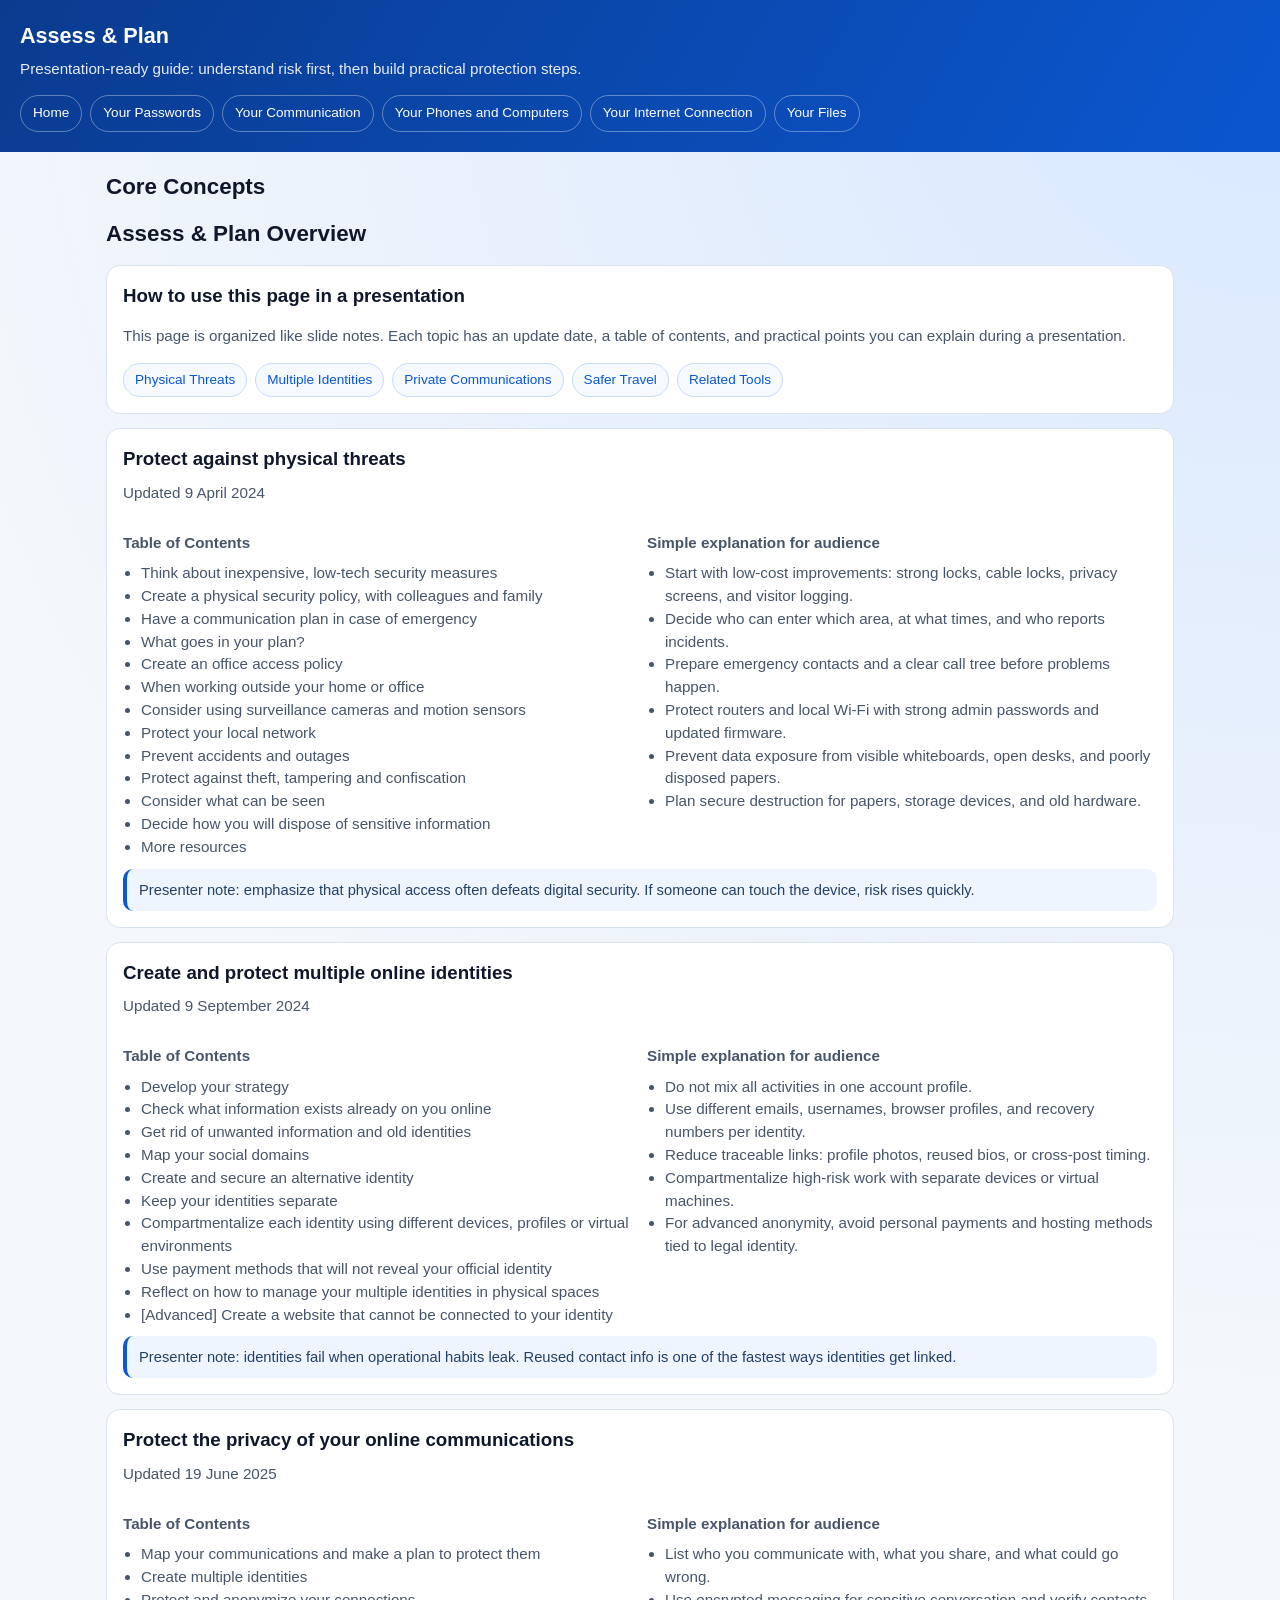
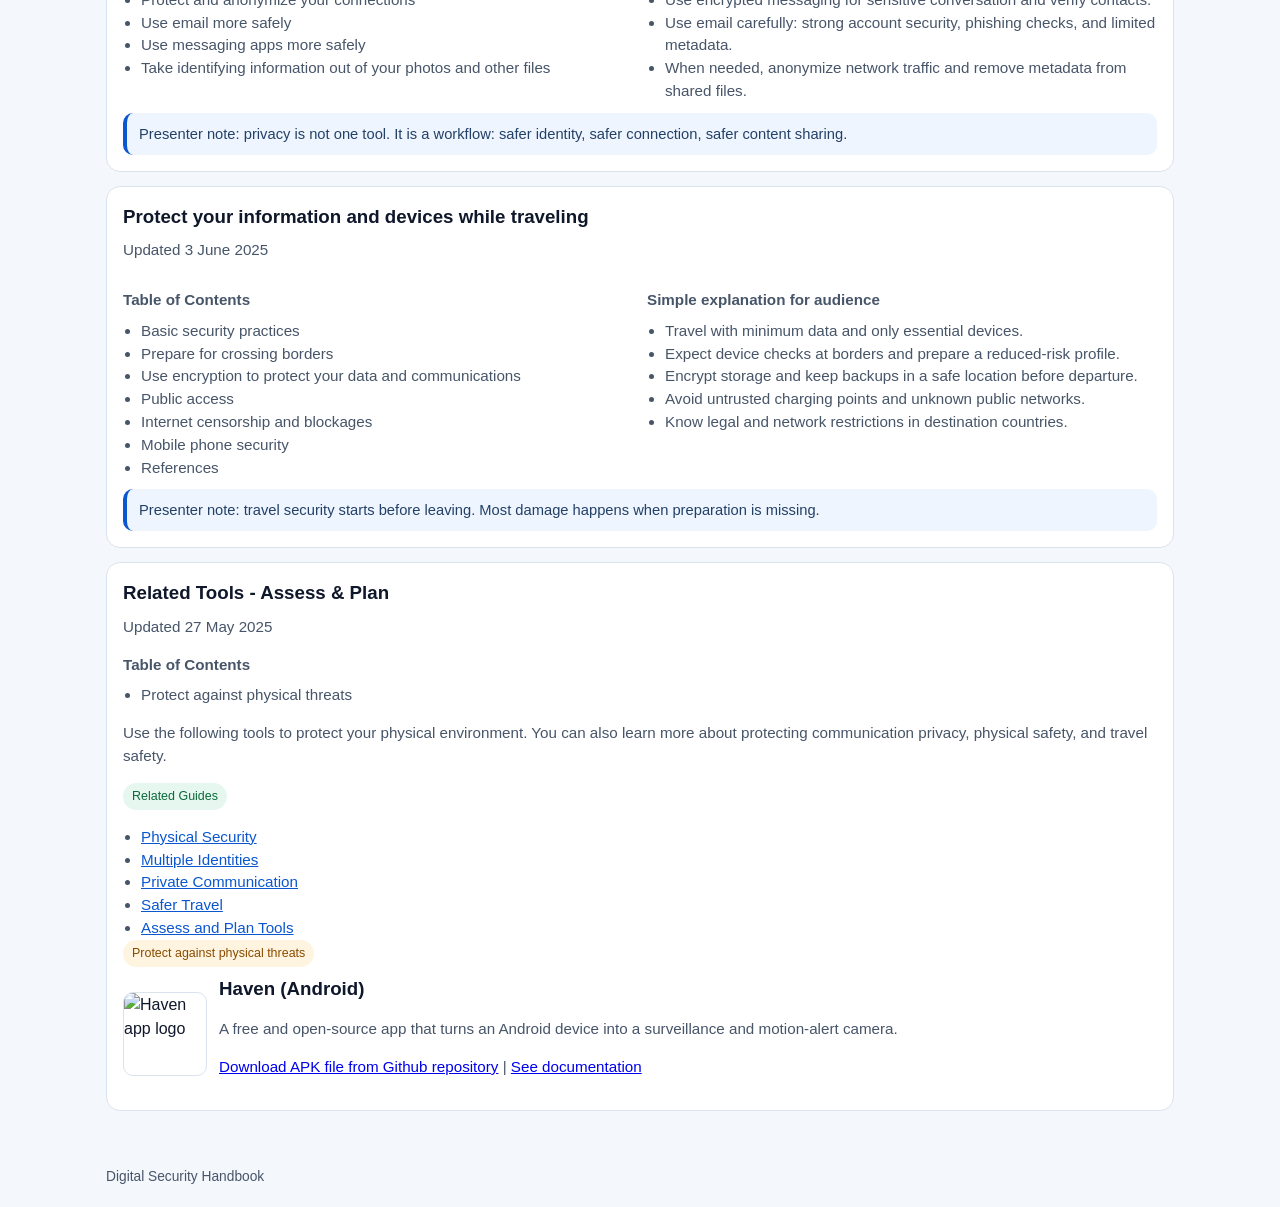
==== assess-plan.html @ 1941d62b "Update navigation links and enhance content structure across multiple HTML pages" ====
<!DOCTYPE html>
<html lang="en">
<head>
    <meta charset="UTF-8">
    <meta name="viewport" content="width=device-width, initial-scale=1.0">
    <title>Assess & Plan</title>
    <link rel="stylesheet" href="assets/style.css">
    <style>
        .slide {
            margin-bottom: 14px;
        }

        .meta {
            font-size: 0.86rem;
            color: #5b6b84;
            margin: 4px 0 12px;
        }

        .toc-title {
            margin-bottom: 4px;
            font-weight: 700;
            font-size: 0.95rem;
        }

        .two-col {
            display: grid;
            grid-template-columns: 1fr 1fr;
            gap: 14px;
        }

        .presenter-note {
            border-left: 4px solid #0b57d0;
            background: #eef5ff;
            padding: 10px 12px;
            border-radius: 10px;
            color: #234066;
            font-size: 0.92rem;
            margin-top: 10px;
        }

        .quick-links {
            display: flex;
            flex-wrap: wrap;
            gap: 8px;
            margin-top: 10px;
        }

        .quick-links a {
            text-decoration: none;
            color: #0b57d0;
            border: 1px solid #c7dafc;
            background: #f6faff;
            border-radius: 999px;
            padding: 6px 11px;
            font-size: 0.85rem;
        }

        @media (max-width: 820px) {
            .two-col {
                grid-template-columns: 1fr;
            }
        }
    </style>
</head>
<body>
    <header>
        <h1>Assess & Plan</h1>
        <p>Presentation-ready guide: understand risk first, then build practical protection steps.</p>
        <nav>
            <a href="index.html">Home</a>
            <a href="passwords.html">Your Passwords</a>
            <a href="communication.html">Your Communication</a>
            <a href="phones-computers.html">Your Phones and Computers</a>
            <a href="internet-connection.html">Your Internet Connection</a>
            <a href="files.html">Your Files</a>
        </nav>
    </header>

    <main>
        <h2 class="section-title">Core Concepts</h2>
        <h2 class="section-title">Assess & Plan Overview</h2>
        <section class="card slide">
            <h3>How to use this page in a presentation</h3>
            <p>This page is organized like slide notes. Each topic has an update date, a table of contents, and practical points you can explain during a presentation.</p>
            <div class="quick-links">
                <a href="#physical">Physical Threats</a>
                <a href="#identities">Multiple Identities</a>
                <a href="#comms">Private Communications</a>
                <a href="#travel">Safer Travel</a>
                <a href="#tools">Related Tools</a>
            </div>
        </section>

        <section class="card slide" id="physical">
            <h3>Protect against physical threats</h3>
            <p class="meta">Updated 9 April 2024</p>
            <div class="two-col">
                <div>
                    <p class="toc-title">Table of Contents</p>
                    <ul class="link-list">
                        <li>Think about inexpensive, low-tech security measures</li>
                        <li>Create a physical security policy, with colleagues and family</li>
                        <li>Have a communication plan in case of emergency</li>
                        <li>What goes in your plan?</li>
                        <li>Create an office access policy</li>
                        <li>When working outside your home or office</li>
                        <li>Consider using surveillance cameras and motion sensors</li>
                        <li>Protect your local network</li>
                        <li>Prevent accidents and outages</li>
                        <li>Protect against theft, tampering and confiscation</li>
                        <li>Consider what can be seen</li>
                        <li>Decide how you will dispose of sensitive information</li>
                        <li>More resources</li>
                    </ul>
                </div>
                <div>
                    <p class="toc-title">Simple explanation for audience</p>
                    <ul class="link-list">
                        <li>Start with low-cost improvements: strong locks, cable locks, privacy screens, and visitor logging.</li>
                        <li>Decide who can enter which area, at what times, and who reports incidents.</li>
                        <li>Prepare emergency contacts and a clear call tree before problems happen.</li>
                        <li>Protect routers and local Wi-Fi with strong admin passwords and updated firmware.</li>
                        <li>Prevent data exposure from visible whiteboards, open desks, and poorly disposed papers.</li>
                        <li>Plan secure destruction for papers, storage devices, and old hardware.</li>
                    </ul>
                </div>
            </div>
            <div class="presenter-note">Presenter note: emphasize that physical access often defeats digital security. If someone can touch the device, risk rises quickly.</div>
        </section>

        <section class="card slide" id="identities">
            <h3>Create and protect multiple online identities</h3>
            <p class="meta">Updated 9 September 2024</p>
            <div class="two-col">
                <div>
                    <p class="toc-title">Table of Contents</p>
                    <ul class="link-list">
                        <li>Develop your strategy</li>
                        <li>Check what information exists already on you online</li>
                        <li>Get rid of unwanted information and old identities</li>
                        <li>Map your social domains</li>
                        <li>Create and secure an alternative identity</li>
                        <li>Keep your identities separate</li>
                        <li>Compartmentalize each identity using different devices, profiles or virtual environments</li>
                        <li>Use payment methods that will not reveal your official identity</li>
                        <li>Reflect on how to manage your multiple identities in physical spaces</li>
                        <li>[Advanced] Create a website that cannot be connected to your identity</li>
                    </ul>
                </div>
                <div>
                    <p class="toc-title">Simple explanation for audience</p>
                    <ul class="link-list">
                        <li>Do not mix all activities in one account profile.</li>
                        <li>Use different emails, usernames, browser profiles, and recovery numbers per identity.</li>
                        <li>Reduce traceable links: profile photos, reused bios, or cross-post timing.</li>
                        <li>Compartmentalize high-risk work with separate devices or virtual machines.</li>
                        <li>For advanced anonymity, avoid personal payments and hosting methods tied to legal identity.</li>
                    </ul>
                </div>
            </div>
            <div class="presenter-note">Presenter note: identities fail when operational habits leak. Reused contact info is one of the fastest ways identities get linked.</div>
        </section>

        <section class="card slide" id="comms">
            <h3>Protect the privacy of your online communications</h3>
            <p class="meta">Updated 19 June 2025</p>
            <div class="two-col">
                <div>
                    <p class="toc-title">Table of Contents</p>
                    <ul class="link-list">
                        <li>Map your communications and make a plan to protect them</li>
                        <li>Create multiple identities</li>
                        <li>Protect and anonymize your connections</li>
                        <li>Use email more safely</li>
                        <li>Use messaging apps more safely</li>
                        <li>Take identifying information out of your photos and other files</li>
                    </ul>
                </div>
                <div>
                    <p class="toc-title">Simple explanation for audience</p>
                    <ul class="link-list">
                        <li>List who you communicate with, what you share, and what could go wrong.</li>
                        <li>Use encrypted messaging for sensitive conversation and verify contacts.</li>
                        <li>Use email carefully: strong account security, phishing checks, and limited metadata.</li>
                        <li>When needed, anonymize network traffic and remove metadata from shared files.</li>
                    </ul>
                </div>
            </div>
            <div class="presenter-note">Presenter note: privacy is not one tool. It is a workflow: safer identity, safer connection, safer content sharing.</div>
        </section>

        <section class="card slide" id="travel">
            <h3>Protect your information and devices while traveling</h3>
            <p class="meta">Updated 3 June 2025</p>
            <div class="two-col">
                <div>
                    <p class="toc-title">Table of Contents</p>
                    <ul class="link-list">
                        <li>Basic security practices</li>
                        <li>Prepare for crossing borders</li>
                        <li>Use encryption to protect your data and communications</li>
                        <li>Public access</li>
                        <li>Internet censorship and blockages</li>
                        <li>Mobile phone security</li>
                        <li>References</li>
                    </ul>
                </div>
                <div>
                    <p class="toc-title">Simple explanation for audience</p>
                    <ul class="link-list">
                        <li>Travel with minimum data and only essential devices.</li>
                        <li>Expect device checks at borders and prepare a reduced-risk profile.</li>
                        <li>Encrypt storage and keep backups in a safe location before departure.</li>
                        <li>Avoid untrusted charging points and unknown public networks.</li>
                        <li>Know legal and network restrictions in destination countries.</li>
                    </ul>
                </div>
            </div>
            <div class="presenter-note">Presenter note: travel security starts before leaving. Most damage happens when preparation is missing.</div>
        </section>

        <section class="card slide" id="tools">
            <h3>Related Tools - Assess & Plan</h3>
            <p class="meta">Updated 27 May 2025</p>
            <p class="toc-title">Table of Contents</p>
            <ul class="link-list">
                <li>Protect against physical threats</li>
            </ul>
            <p>Use the following tools to protect your physical environment. You can also learn more about protecting communication privacy, physical safety, and travel safety.</p>

            <span class="tag ok">Related Guides</span>
            <ul class="link-list">
                <li><a href="https://securityinabox.org/en/assess-plan/physical-security/" target="_blank" rel="noopener">Physical Security</a></li>
                <li><a href="https://securityinabox.org/en/assess-plan/multiple-identities/" target="_blank" rel="noopener">Multiple Identities</a></li>
                <li><a href="https://securityinabox.org/en/assess-plan/private-communication/" target="_blank" rel="noopener">Private Communication</a></li>
                <li><a href="https://securityinabox.org/en/assess-plan/safer-travel/" target="_blank" rel="noopener">Safer Travel</a></li>
                <li><a href="https://securityinabox.org/en/assess-plan/tools/" target="_blank" rel="noopener">Assess and Plan Tools</a></li>
            </ul>

            <span class="tag warn">Protect against physical threats</span>
            <div class="tool-card">
                <img src="https://securityinabox.org/assets/images/tools/haven.svg" alt="Haven app logo">
                <div>
                    <h3>Haven (Android)</h3>
                    <p>A free and open-source app that turns an Android device into a surveillance and motion-alert camera.</p>
                    <p><a href="https://github.com/guardianproject/haven" target="_blank" rel="noopener">Download APK file from Github repository</a> | <a href="https://guardianproject.info/apps/org.havenapp.main/" target="_blank" rel="noopener">See documentation</a></p>
                </div>
            </div>
        </section>
    </main>

    <footer>Digital Security Handbook</footer>
</body>
</html>
---- assets/style.css ----
:root {
    --bg: #f4f7fb;
    --panel: #ffffff;
    --ink: #0f172a;
    --muted: #475569;
    --brand: #0b57d0;
    --brand-2: #0a3b8f;
    --line: #dbe3ef;
    --ok: #0f9d58;
    --warn: #d97706;
}

* {
    box-sizing: border-box;
}

body {
    margin: 0;
    font-family: "Segoe UI", Tahoma, Geneva, Verdana, sans-serif;
    color: var(--ink);
    background: radial-gradient(circle at top right, #d8e8ff 0, var(--bg) 45%);
    line-height: 1.5;
}

header {
    background: linear-gradient(120deg, var(--brand-2), var(--brand));
    color: #fff;
    padding: 20px;
}

header h1 {
    margin: 0;
    font-size: 1.35rem;
}

header p {
    margin: 6px 0 0;
    opacity: 0.9;
    font-size: 0.95rem;
}

nav {
    margin-top: 14px;
    display: flex;
    flex-wrap: wrap;
    gap: 8px;
}

nav a {
    text-decoration: none;
    color: #fff;
    border: 1px solid rgba(255, 255, 255, 0.35);
    border-radius: 999px;
    padding: 7px 12px;
    font-size: 0.85rem;
}

nav a:hover {
    background: rgba(255, 255, 255, 0.14);
}

main {
    max-width: 1100px;
    margin: 18px auto;
    padding: 0 16px 24px;
}

.grid {
    display: grid;
    grid-template-columns: repeat(auto-fit, minmax(240px, 1fr));
    gap: 14px;
}

.card {
    background: var(--panel);
    border: 1px solid var(--line);
    border-radius: 14px;
    padding: 16px;
}

.card h2,
.card h3 {
    margin-top: 0;
    margin-bottom: 8px;
}

.card p,
.card li {
    color: var(--muted);
    font-size: 0.95rem;
}

.section-title {
    margin: 10px 0 14px;
    font-size: 1.4rem;
}

.link-list {
    padding-left: 18px;
    margin: 8px 0 0;
}

.link-list a {
    color: var(--brand);
}

.tool-card {
    display: grid;
    grid-template-columns: 84px 1fr;
    gap: 12px;
    align-items: center;
}

.tool-card img {
    width: 84px;
    height: 84px;
    object-fit: contain;
    border-radius: 10px;
    border: 1px solid var(--line);
    background: #fff;
}

.tag {
    display: inline-block;
    font-size: 0.78rem;
    border-radius: 999px;
    padding: 4px 9px;
    margin-bottom: 8px;
}

.tag.warn {
    color: #8a4b00;
    background: #fff4df;
}

.tag.ok {
    color: #0b6a3a;
    background: #e6f7ef;
}

footer {
    max-width: 1100px;
    margin: 0 auto 20px;
    padding: 0 16px;
    color: var(--muted);
    font-size: 0.86rem;
}

@media (max-width: 700px) {
    .tool-card {
        grid-template-columns: 1fr;
    }

    .tool-card img {
        width: 72px;
        height: 72px;
    }
}
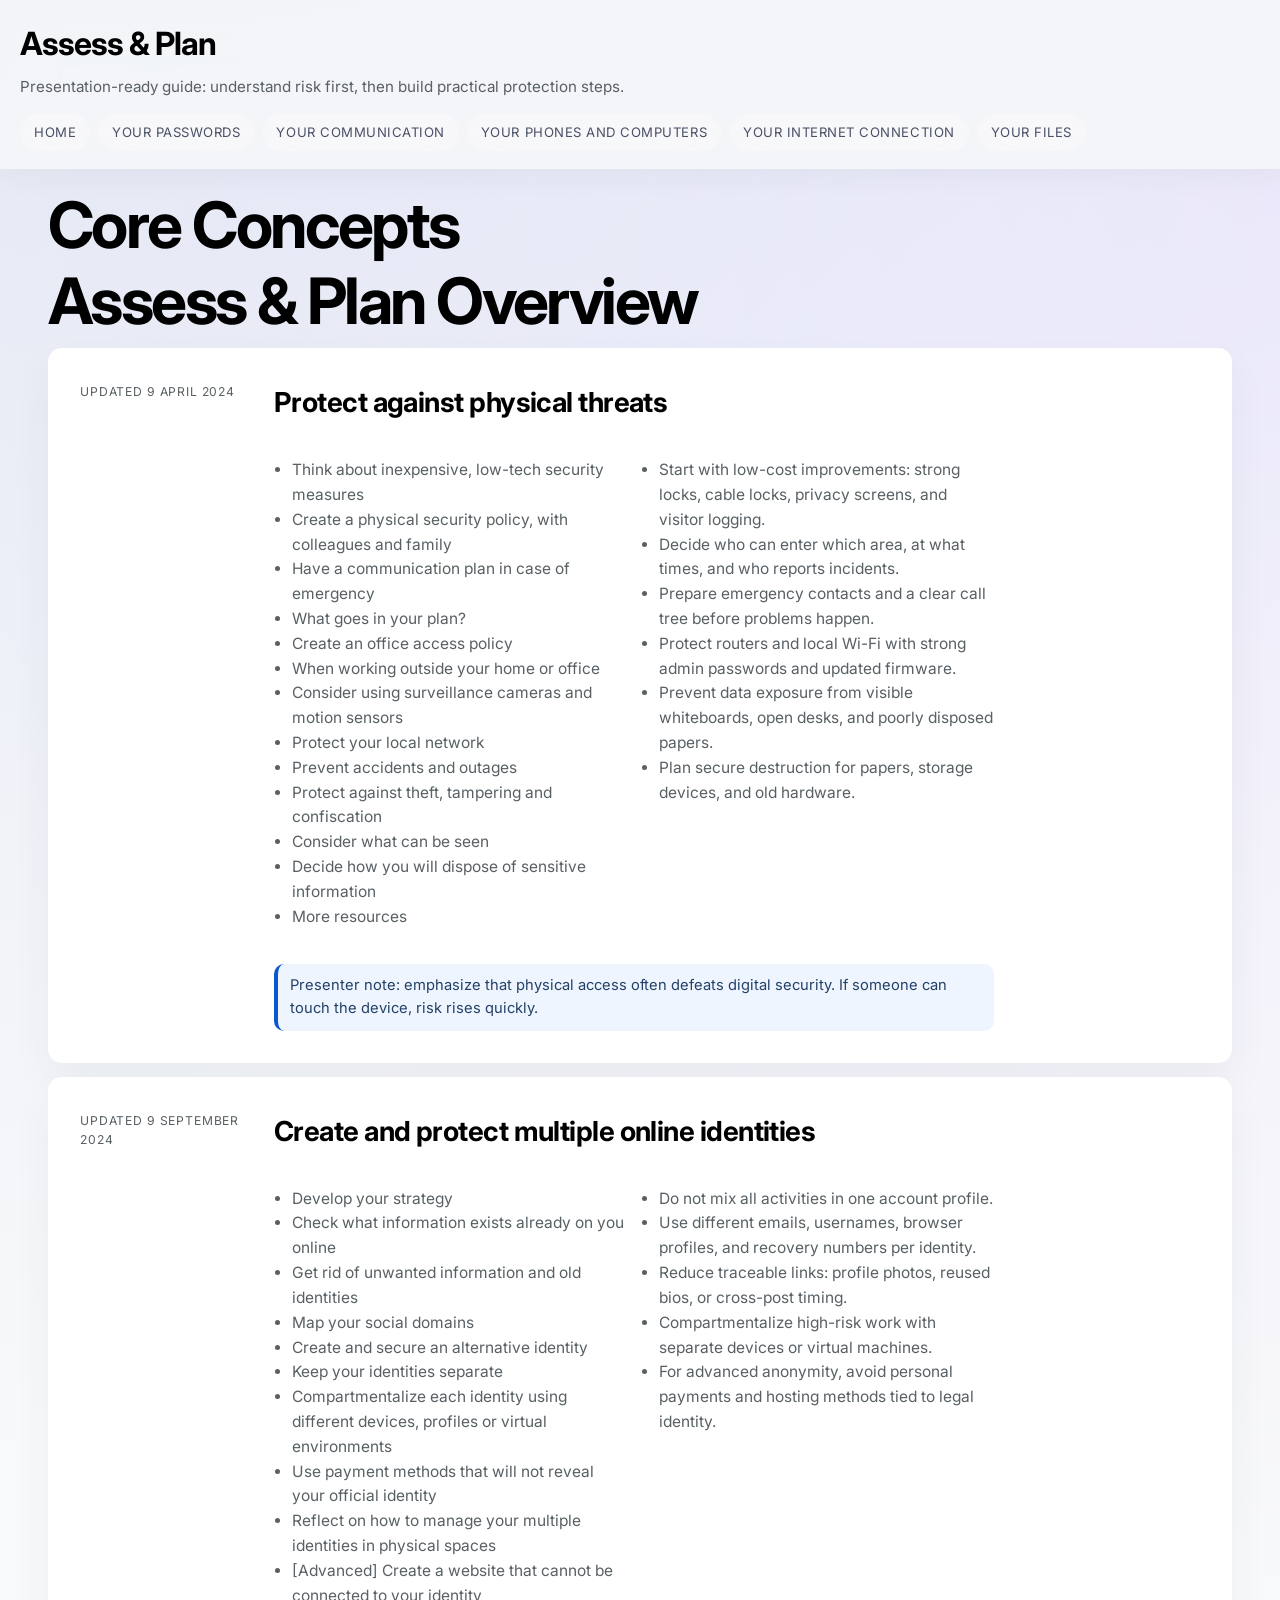
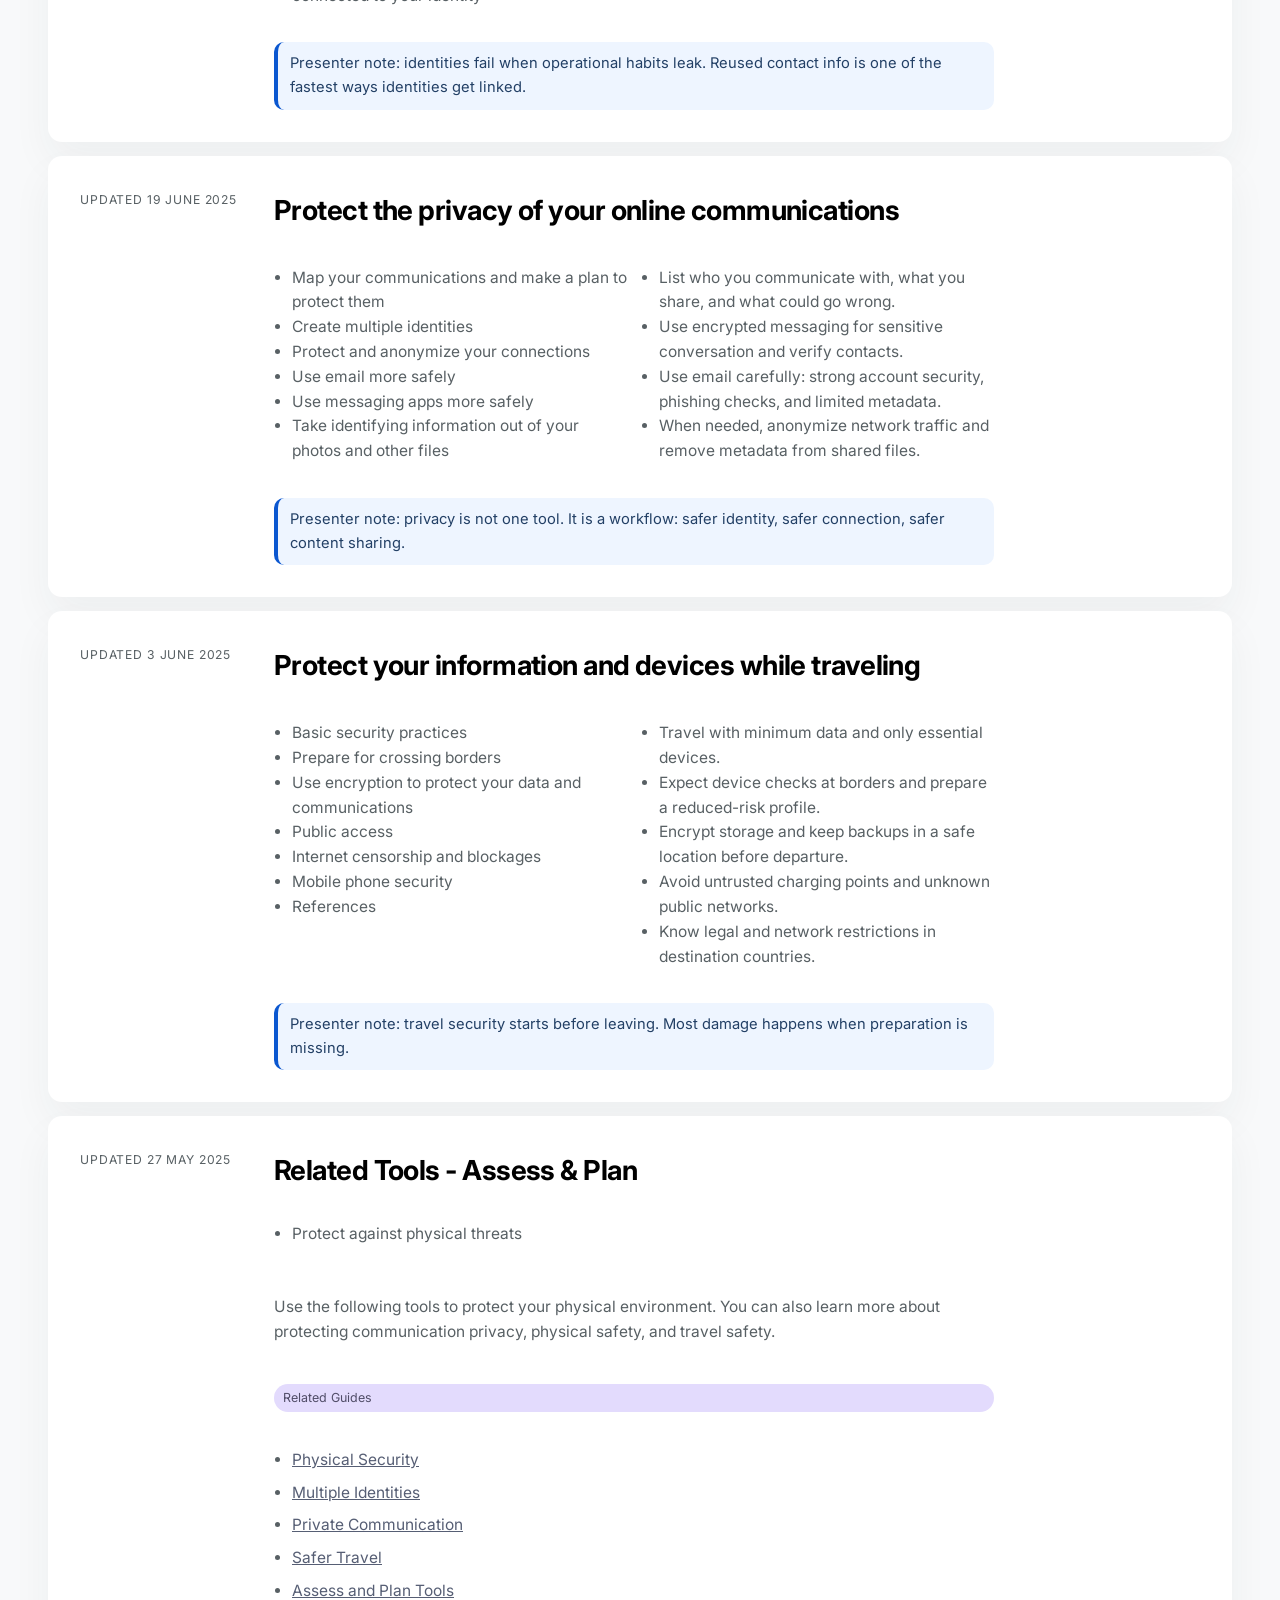
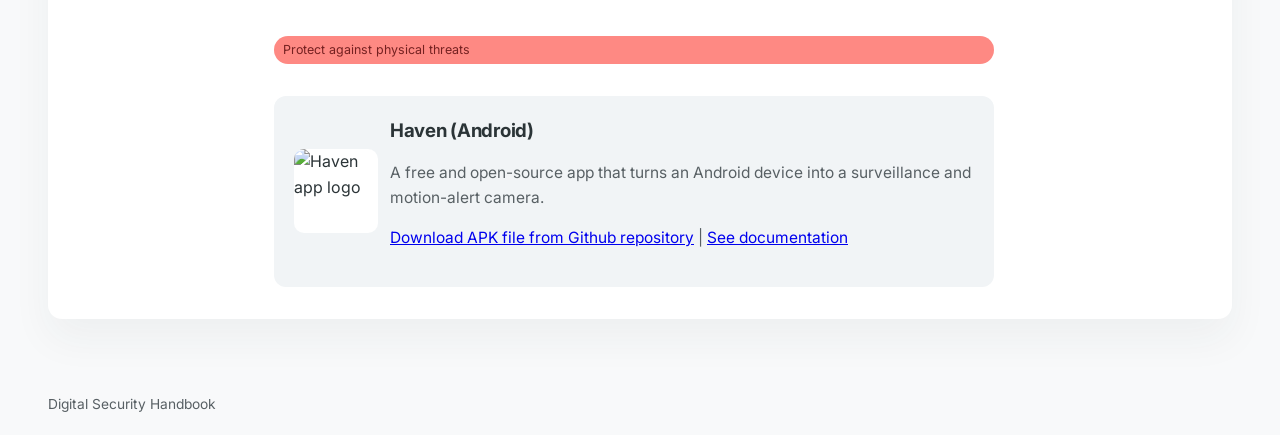
==== commit 3bec5796: "Refactor code structure for improved readability and maintainability" ====
--- a/assess-plan.html
+++ b/assess-plan.html
@@ -55,19 +55,70 @@
             font-size: 0.85rem;
         }
 
+        .toc-title,
+        .quick-links {
+            display: none;
+        }
+
+        .ppt-explainer {
+            display: grid;
+            grid-template-columns: 1.2fr 1fr;
+            gap: 16px;
+            align-items: center;
+        }
+
+        .ppt-explainer img {
+            width: 100%;
+            height: 220px;
+            object-fit: cover;
+            border-radius: 12px;
+        }
+
+        .infographic-row {
+            display: grid;
+            grid-template-columns: repeat(3, minmax(0, 1fr));
+            gap: 10px;
+            margin-top: 10px;
+        }
+
+        .info-chip {
+            background: #f1f4f6;
+            border-radius: 10px;
+            padding: 10px;
+            text-align: center;
+            font-size: 0.9rem;
+        }
+
         @media (max-width: 820px) {
             .two-col {
                 grid-template-columns: 1fr;
             }
+
+            .ppt-explainer,
+            .infographic-row {
+                grid-template-columns: 1fr;
+            }
         }
     </style>
 </head>
-<body>
+<body class="chapter-page">
     <header>
         <h1>Assess & Plan</h1>
         <p>Presentation-ready guide: understand risk first, then build practical protection steps.</p>
+        <details class="mobile-menu">
+            <summary>☰ Menu</summary>
+            <div class="mobile-menu-panel">
+                <a href="home.html">Home</a>
+                <a href="assess-plan.html">Assess and Plan</a>
+                <a href="passwords.html">Your Passwords</a>
+                <a href="communication.html">Your Communication</a>
+                <a href="phones-computers.html">Your Phones and Computers</a>
+                <a href="internet-connection.html">Your Internet Connection</a>
+                <a href="files.html">Your Files</a>
+            </div>
+        </details>
         <nav>
-            <a href="index.html">Home</a>
+            <a href="home.html">Home</a>
             <a href="passwords.html">Your Passwords</a>
             <a href="communication.html">Your Communication</a>
             <a href="phones-computers.html">Your Phones and Computers</a>
@@ -79,24 +130,12 @@
     <main>
         <h2 class="section-title">Core Concepts</h2>
         <h2 class="section-title">Assess & Plan Overview</h2>
-        <section class="card slide">
-            <h3>How to use this page in a presentation</h3>
-            <p>This page is organized like slide notes. Each topic has an update date, a table of contents, and practical points you can explain during a presentation.</p>
-            <div class="quick-links">
-                <a href="#physical">Physical Threats</a>
-                <a href="#identities">Multiple Identities</a>
-                <a href="#comms">Private Communications</a>
-                <a href="#travel">Safer Travel</a>
-                <a href="#tools">Related Tools</a>
-            </div>
-        </section>
-
         <section class="card slide" id="physical">
             <h3>Protect against physical threats</h3>
             <p class="meta">Updated 9 April 2024</p>
             <div class="two-col">
                 <div>
-                    <p class="toc-title">Table of Contents</p>
+                    <p class="toc-title">Simple explanation</p>
                     <ul class="link-list">
                         <li>Think about inexpensive, low-tech security measures</li>
                         <li>Create a physical security policy, with colleagues and family</li>
@@ -133,7 +172,7 @@
             <p class="meta">Updated 9 September 2024</p>
             <div class="two-col">
                 <div>
-                    <p class="toc-title">Table of Contents</p>
+                    <p class="toc-title">Simple explanation</p>
                     <ul class="link-list">
                         <li>Develop your strategy</li>
                         <li>Check what information exists already on you online</li>
@@ -166,7 +205,7 @@
             <p class="meta">Updated 19 June 2025</p>
             <div class="two-col">
                 <div>
-                    <p class="toc-title">Table of Contents</p>
+                    <p class="toc-title">Simple explanation</p>
                     <ul class="link-list">
                         <li>Map your communications and make a plan to protect them</li>
                         <li>Create multiple identities</li>
@@ -194,7 +233,7 @@
             <p class="meta">Updated 3 June 2025</p>
             <div class="two-col">
                 <div>
-                    <p class="toc-title">Table of Contents</p>
+                    <p class="toc-title">Simple explanation</p>
                     <ul class="link-list">
                         <li>Basic security practices</li>
                         <li>Prepare for crossing borders</li>
@@ -222,7 +261,7 @@
         <section class="card slide" id="tools">
             <h3>Related Tools - Assess & Plan</h3>
             <p class="meta">Updated 27 May 2025</p>
-            <p class="toc-title">Table of Contents</p>
+            <p class="toc-title">Simple explanation</p>
             <ul class="link-list">
                 <li>Protect against physical threats</li>
             </ul>
@@ -250,5 +289,6 @@
     </main>
 
     <footer>Digital Security Handbook</footer>
+
 </body>
 </html>
--- a/assets/style.css
+++ b/assets/style.css
@@ -1,13 +1,26 @@
+@import url("https://fonts.googleapis.com/css2?family=Inter:wght@400;500;600;700;800;900&display=swap");
+
 :root {
-    --bg: #f4f7fb;
-    --panel: #ffffff;
-    --ink: #0f172a;
-    --muted: #475569;
-    --brand: #0b57d0;
-    --brand-2: #0a3b8f;
-    --line: #dbe3ef;
-    --ok: #0f9d58;
-    --warn: #d97706;
+    --surface: #f8f9fa;
+    --surface-container-low: #f1f4f6;
+    --surface-container-lowest: #ffffff;
+    --surface-container-high: #e2e9ec;
+    --surface-container-highest: #dbe4e7;
+    --inverse-surface: #0c0f10;
+    --on-surface: #2b3437;
+    --on-surface-variant: #586064;
+    --primary: #565e74;
+    --primary-dim: #4a5268;
+    --primary-fixed: #dae2fd;
+    --primary-fixed-dim: #ccd4ee;
+    --on-primary: #f7f7ff;
+    --on-primary-container: #4a5167;
+    --tertiary-container: #e3dbfd;
+    --on-tertiary-container: #514d68;
+    --error-container: #fe8983;
+    --on-error-container: #752121;
+    --outline-variant: #abb3b7;
+    --shadow: 0 20px 40px rgba(43, 52, 55, 0.05);
 }
 
 * {
@@ -16,27 +29,54 @@
 
 body {
     margin: 0;
-    font-family: "Segoe UI", Tahoma, Geneva, Verdana, sans-serif;
-    color: var(--ink);
-    background: radial-gradient(circle at top right, #d8e8ff 0, var(--bg) 45%);
-    line-height: 1.5;
+    font-family: "Inter", "Segoe UI", Tahoma, Geneva, Verdana, sans-serif;
+    color: var(--on-surface);
+    background:
+        radial-gradient(circle at -5% -12%, rgba(203, 212, 238, 0.55) 0, rgba(203, 212, 238, 0) 44%),
+        radial-gradient(circle at 102% 5%, rgba(227, 219, 253, 0.45) 0, rgba(227, 219, 253, 0) 38%),
+        var(--surface);
+    line-height: 1.6;
+    -webkit-font-smoothing: antialiased;
+    text-rendering: optimizeLegibility;
 }
 
 header {
-    background: linear-gradient(120deg, var(--brand-2), var(--brand));
-    color: #fff;
-    padding: 20px;
+    position: sticky;
+    top: 0;
+    z-index: 20;
+    background: rgba(248, 249, 250, 0.7);
+    color: var(--on-surface);
+    padding: 18px 20px;
+    backdrop-filter: blur(24px);
+    -webkit-backdrop-filter: blur(24px);
+    border: 0;
+    box-shadow: 0 10px 24px rgba(43, 52, 55, 0.04);
 }
 
 header h1 {
     margin: 0;
-    font-size: 1.35rem;
+    font-size: clamp(1.4rem, 2.6vw, 2rem);
+    letter-spacing: -0.03em;
+    color: #000;
 }
 
 header p {
     margin: 6px 0 0;
-    opacity: 0.9;
+    opacity: 1;
     font-size: 0.95rem;
+    color: var(--on-surface-variant);
+}
+
+.mobile-menu {
+    display: none;
+}
+
+.mobile-menu summary {
+    list-style: none;
+}
+
+.mobile-menu summary::-webkit-details-marker {
+    display: none;
 }
 
 nav {
@@ -48,51 +88,65 @@
 
 nav a {
     text-decoration: none;
-    color: #fff;
-    border: 1px solid rgba(255, 255, 255, 0.35);
+    color: var(--on-primary-container);
+    border: 0;
     border-radius: 999px;
-    padding: 7px 12px;
-    font-size: 0.85rem;
+    padding: 8px 14px;
+    font-size: 0.82rem;
+    letter-spacing: 0.04em;
+    text-transform: uppercase;
+    background: rgba(248, 249, 250, 0.74);
+    backdrop-filter: blur(24px);
+    -webkit-backdrop-filter: blur(24px);
+    transition: transform 0.2s ease, background 0.2s ease;
 }
 
 nav a:hover {
-    background: rgba(255, 255, 255, 0.14);
+    background: linear-gradient(135deg, var(--primary), var(--primary-dim));
+    color: var(--on-primary);
+    transform: translateY(-1px);
 }
 
 main {
-    max-width: 1100px;
-    margin: 18px auto;
-    padding: 0 16px 24px;
+    max-width: 1220px;
+    margin: 26px auto;
+    padding: 0 18px 34px;
 }
 
 .grid {
     display: grid;
     grid-template-columns: repeat(auto-fit, minmax(240px, 1fr));
-    gap: 14px;
+    gap: 16px;
 }
 
 .card {
-    background: var(--panel);
-    border: 1px solid var(--line);
+    background: var(--surface-container-lowest);
+    border: none;
     border-radius: 14px;
-    padding: 16px;
+    padding: 32px;
+    box-shadow: var(--shadow);
 }
 
 .card h2,
 .card h3 {
     margin-top: 0;
     margin-bottom: 8px;
+    letter-spacing: -0.015em;
 }
 
 .card p,
 .card li {
-    color: var(--muted);
-    font-size: 0.95rem;
+    color: var(--on-surface-variant);
+    font-size: 0.97rem;
+    line-height: 1.6;
 }
 
 .section-title {
-    margin: 10px 0 14px;
-    font-size: 1.4rem;
+    margin: 14px 0 16px;
+    font-size: clamp(2.3rem, 5vw, 4.25rem);
+    letter-spacing: -0.04em;
+    color: #000;
+    line-height: 0.95;
 }
 
 .link-list {
@@ -101,7 +155,7 @@
 }
 
 .link-list a {
-    color: var(--brand);
+    color: var(--primary);
 }
 
 .tool-card {
@@ -109,6 +163,9 @@
     grid-template-columns: 84px 1fr;
     gap: 12px;
     align-items: center;
+    padding: 20px;
+    border-radius: 12px;
+    background: var(--surface-container-low);
 }
 
 .tool-card img {
@@ -116,7 +173,7 @@
     height: 84px;
     object-fit: contain;
     border-radius: 10px;
-    border: 1px solid var(--line);
+    border: 0;
     background: #fff;
 }
 
@@ -129,24 +186,235 @@
 }
 
 .tag.warn {
-    color: #8a4b00;
-    background: #fff4df;
+    color: var(--on-error-container);
+    background: var(--error-container);
 }
 
 .tag.ok {
-    color: #0b6a3a;
-    background: #e6f7ef;
+    color: var(--on-tertiary-container);
+    background: var(--tertiary-container);
+}
+
+.hero {
+    position: relative;
+    overflow: hidden;
+}
+
+.hero::after {
+    content: "";
+    position: absolute;
+    inset: auto -80px -80px auto;
+    width: 260px;
+    height: 260px;
+    border-radius: 50%;
+    background: radial-gradient(circle, rgba(218, 226, 253, 0.28) 0, rgba(218, 226, 253, 0) 72%);
+    pointer-events: none;
+}
+
+.hero-grid {
+    display: grid;
+    grid-template-columns: repeat(auto-fit, minmax(220px, 1fr));
+    gap: 16px;
+}
+
+.dashboard-card {
+    min-height: 180px;
+    display: flex;
+    flex-direction: column;
+    justify-content: space-between;
+}
+
+.dashboard-card a {
+    align-self: flex-start;
+    padding: 10px 14px;
+    border-radius: 999px;
+    background: linear-gradient(135deg, var(--primary), var(--primary-dim));
+    color: var(--on-primary);
+    text-decoration: none;
+    box-shadow: 0 10px 20px rgba(74, 82, 104, 0.14);
+}
+
+.dashboard-card a:hover {
+    transform: translateY(-1px);
+}
+
+.meta {
+    font-size: 0.86rem;
+    color: var(--on-surface-variant);
+    margin: 4px 0 12px;
+}
+
+.toc-title {
+    margin-bottom: 4px;
+    font-weight: 700;
+    font-size: 0.82rem;
+    color: var(--on-surface-variant);
+    letter-spacing: 0.06em;
+    text-transform: uppercase;
+}
+
+.presenter-note {
+    border-left: 2px solid var(--primary-fixed-dim);
+    background: var(--tertiary-container);
+    padding: 14px 14px;
+    border-radius: 12px;
+    color: var(--on-tertiary-container);
+    font-size: 0.92rem;
+    margin-top: 10px;
+}
+
+.quick-links {
+    display: flex;
+    flex-wrap: wrap;
+    gap: 8px;
+    margin-top: 10px;
+}
+
+.quick-links a {
+    text-decoration: none;
+    color: var(--primary);
+    border: 0;
+    background: var(--surface-container-high);
+    border-radius: 999px;
+    padding: 6px 11px;
+    font-size: 0.85rem;
 }
 
 footer {
-    max-width: 1100px;
+    max-width: 1220px;
     margin: 0 auto 20px;
-    padding: 0 16px;
-    color: var(--muted);
+    padding: 0 18px;
+    color: var(--on-surface-variant);
     font-size: 0.86rem;
 }
 
+/* Sovereign Cipher chapter layout: intentional asymmetry with a metadata rail. */
+.chapter-page .slide {
+    display: grid;
+    grid-template-columns: 170px minmax(0, 1fr);
+    gap: 24px;
+}
+
+.chapter-page .slide > * {
+    grid-column: 2;
+}
+
+.chapter-page .slide > .meta {
+    grid-column: 1;
+    grid-row: 1 / span 2;
+    margin: 2px 0 0;
+    font-size: 0.76rem;
+    letter-spacing: 0.07em;
+    text-transform: uppercase;
+}
+
+.chapter-page .slide > h3 {
+    margin: 0 0 2px;
+    font-size: clamp(1.22rem, 2.8vw, 1.72rem);
+    letter-spacing: -0.02em;
+    color: #000;
+}
+
+.chapter-page .slide > p,
+.chapter-page .slide > ul,
+.chapter-page .slide > div,
+.chapter-page .slide > span,
+.chapter-page .slide > article {
+    max-width: 720px;
+}
+
+.chapter-page .slide > ul {
+    margin-top: 4px;
+}
+
+.chapter-page .slide > ul li {
+    margin-bottom: 8px;
+}
+
+.chapter-page .quick-links a {
+    border: 0 !important;
+}
+
+.chapter-page a:focus-visible,
+.home-page a:focus-visible {
+    outline: 2px solid rgba(171, 179, 183, 0.15);
+    outline-offset: 2px;
+    border-radius: 10px;
+}
+
+.chapter-page input,
+.chapter-page textarea,
+.chapter-page select {
+    background: var(--surface-container-low);
+    border: 0;
+    border-radius: 10px;
+}
+
+.chapter-page input:focus,
+.chapter-page textarea:focus,
+.chapter-page select:focus {
+    background: var(--surface-container-lowest);
+    outline: 2px solid rgba(171, 179, 183, 0.15);
+}
+
 @media (max-width: 700px) {
+    header {
+        padding-right: 90px;
+    }
+
+    header nav {
+        display: none;
+    }
+
+    .mobile-menu {
+        display: block;
+        position: absolute;
+        top: 14px;
+        right: 14px;
+        z-index: 30;
+    }
+
+    .mobile-menu summary {
+        cursor: pointer;
+        border: 0;
+        border-radius: 999px;
+        padding: 8px 12px;
+        font-size: 0.8rem;
+        letter-spacing: 0.04em;
+        text-transform: uppercase;
+        background: var(--surface-container-lowest);
+        color: #000;
+        box-shadow: 0 10px 24px rgba(43, 52, 55, 0.12);
+    }
+
+    .mobile-menu-panel {
+        margin-top: 8px;
+        min-width: 220px;
+        max-width: calc(100vw - 28px);
+        border-radius: 12px;
+        background: var(--surface-container-lowest);
+        box-shadow: 0 20px 32px rgba(43, 52, 55, 0.16);
+        overflow: hidden;
+    }
+
+    .mobile-menu-panel a {
+        display: block;
+        padding: 11px 14px;
+        color: var(--on-surface);
+        text-decoration: none;
+        font-size: 0.9rem;
+        border-top: 1px solid rgba(171, 179, 183, 0.2);
+        white-space: normal;
+    }
+
+    .mobile-menu-panel a:first-child {
+        border-top: 0;
+    }
+
+    .mobile-menu-panel a:hover {
+        background: var(--surface-container-low);
+    }
+
     .tool-card {
         grid-template-columns: 1fr;
     }
@@ -155,4 +423,36 @@
         width: 72px;
         height: 72px;
     }
-}
+
+    .chapter-page .slide {
+        grid-template-columns: 1fr;
+        gap: 10px;
+        padding: 24px;
+    }
+
+    .chapter-page .slide > * {
+        grid-column: 1;
+    }
+
+    .chapter-page .slide > .meta {
+        grid-row: auto;
+    }
+
+    .card {
+        padding: 24px;
+    }
+}
+
+@media (prefers-reduced-motion: no-preference) {
+    .card,
+    nav a,
+    .dashboard-card a,
+    .quick-links a {
+        transition: transform 0.2s ease, box-shadow 0.2s ease, background 0.2s ease;
+    }
+
+    .card:hover {
+        transform: translateY(-2px);
+        box-shadow: 0 26px 42px rgba(43, 52, 55, 0.08);
+    }
+}
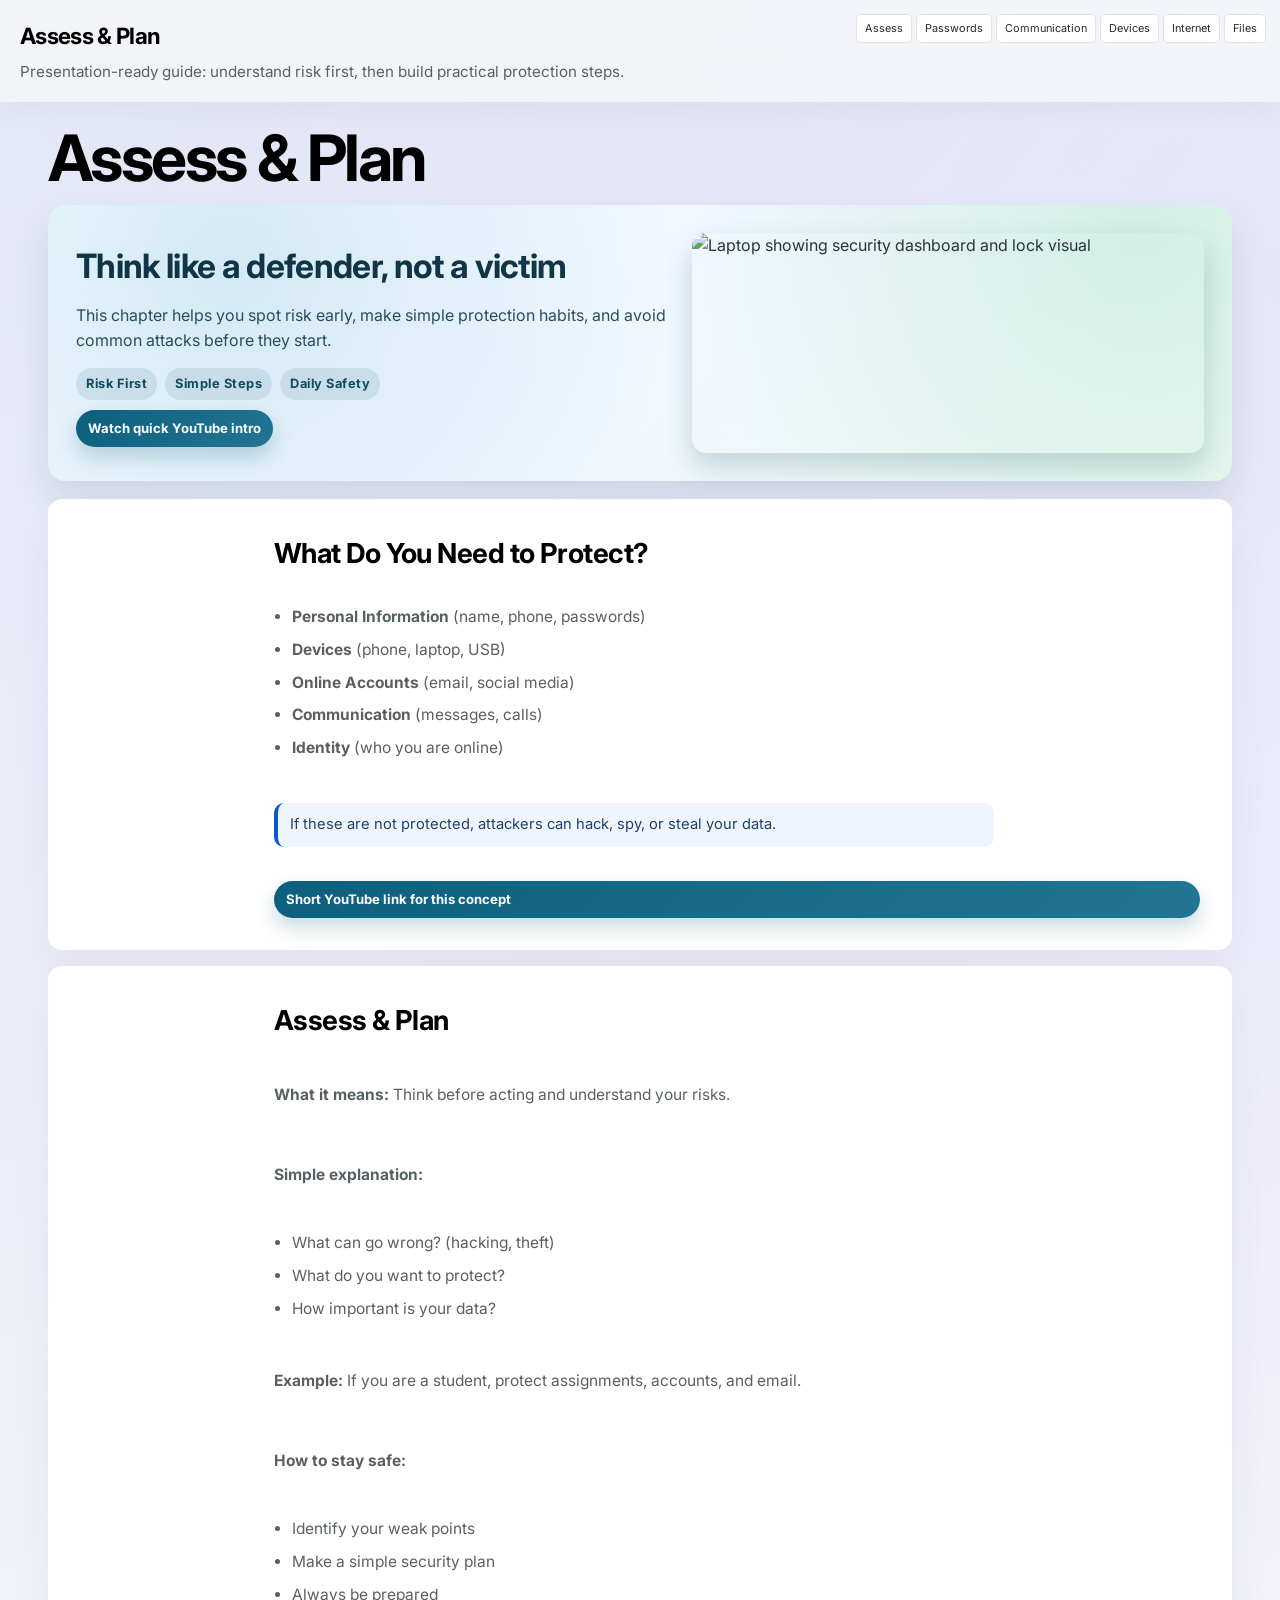
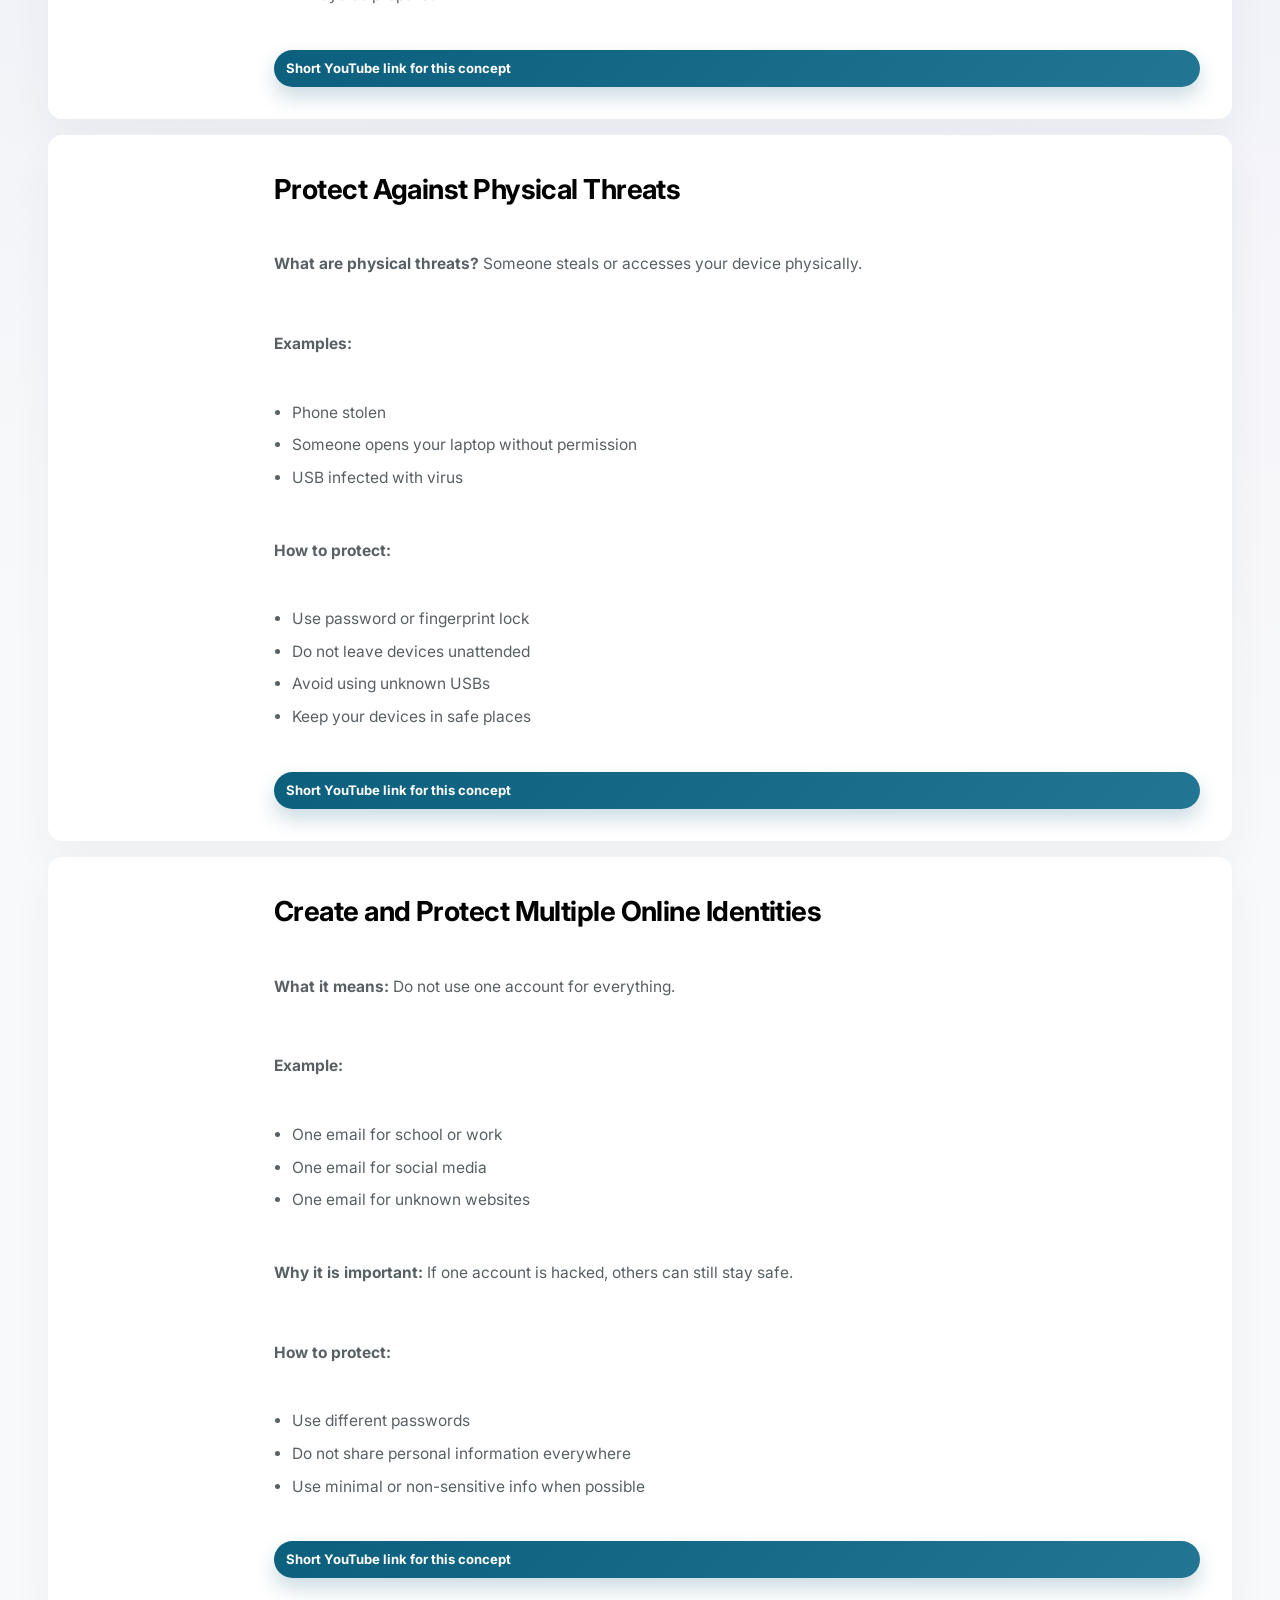
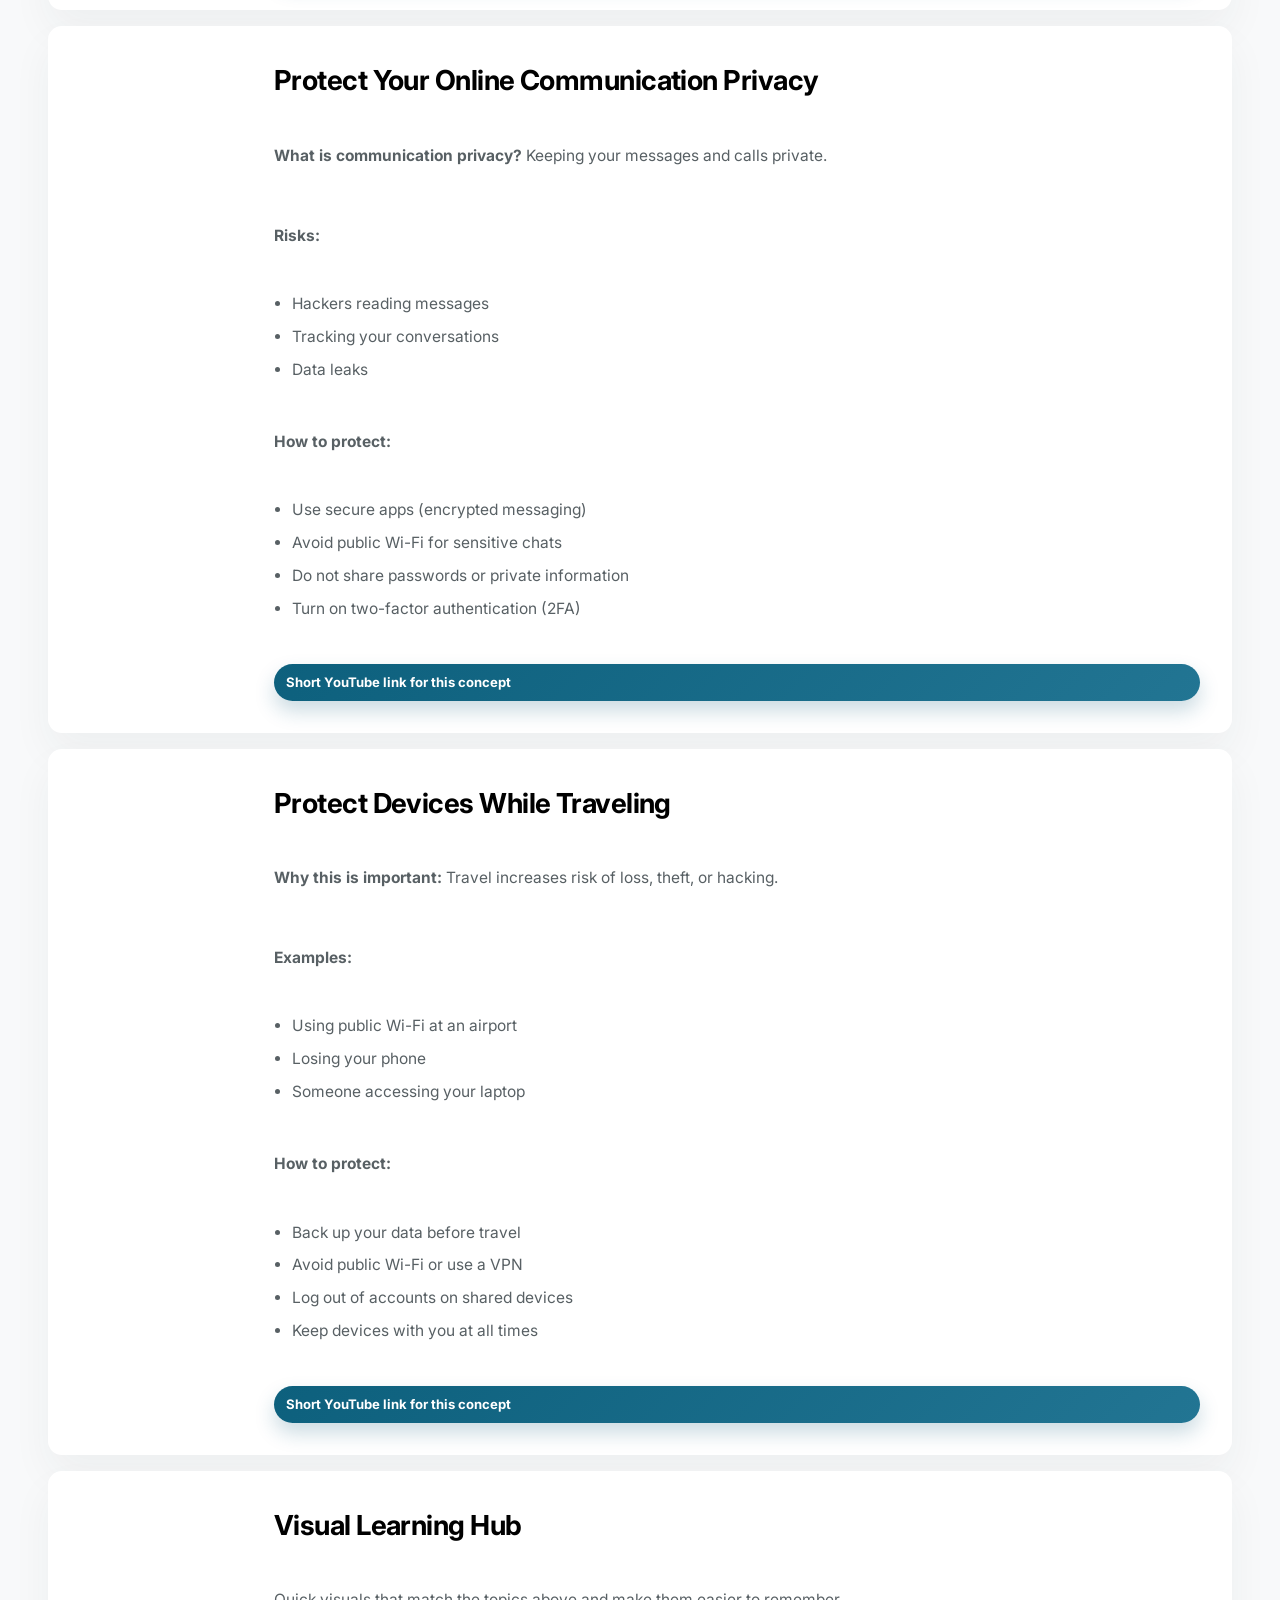
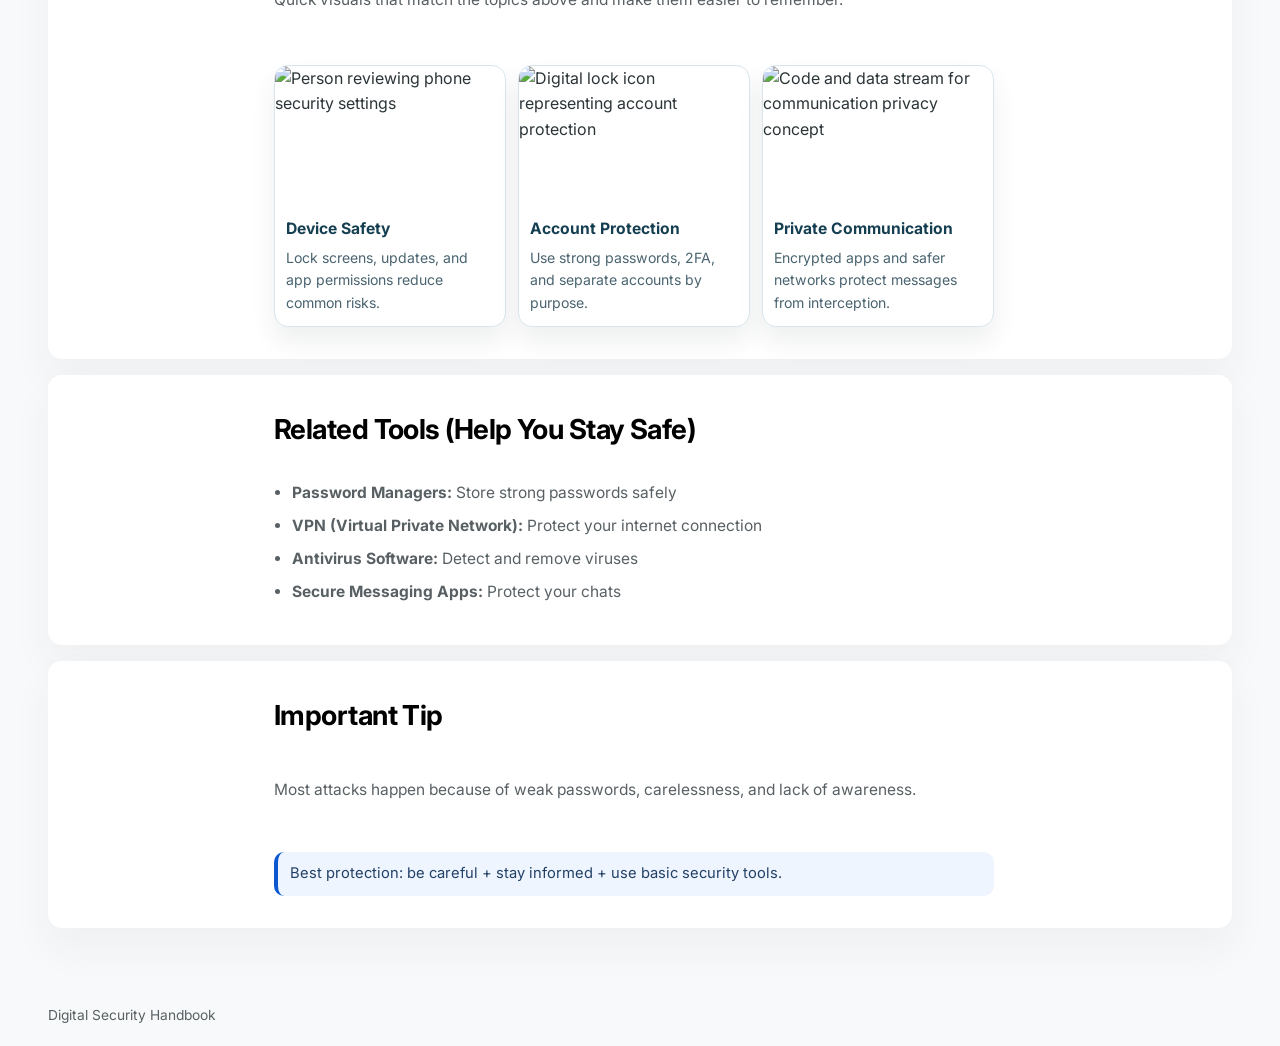
==== commit 12589ee7: "Refactor navigation and content in HTML files; remove unused images - Updated navigation links in `i" ====
--- a/assess-plan.html
+++ b/assess-plan.html
@@ -7,25 +7,84 @@
     <link rel="stylesheet" href="assets/style.css">
     <style>
         .slide {
-            margin-bottom: 14px;
-        }
-
-        .meta {
-            font-size: 0.86rem;
-            color: #5b6b84;
-            margin: 4px 0 12px;
-        }
-
-        .toc-title {
-            margin-bottom: 4px;
+            margin-bottom: 16px;
+        }
+
+        .chapter-page nav {
+            justify-content: center;
+            align-items: center;
+            gap: 4px;
+            margin-top: 8px;
+        }
+
+        .chapter-page nav a {
+            font-size: 0.7rem;
+            letter-spacing: 0.02em;
+            padding: 5px 8px;
+            border-radius: 7px;
+        }
+
+        .chapter-page .mobile-menu summary {
+            font-size: 0.72rem;
+            padding: 6px 10px;
+        }
+
+        .learn-hero {
+            margin: 6px 0 18px;
+            padding: clamp(18px, 3.5vw, 28px);
+            border-radius: 18px;
+            background:
+                radial-gradient(circle at 15% 18%, rgba(81, 166, 201, 0.2) 0, rgba(81, 166, 201, 0) 44%),
+                radial-gradient(circle at 92% 8%, rgba(91, 201, 146, 0.2) 0, rgba(91, 201, 146, 0) 40%),
+                linear-gradient(140deg, #f6fcff 0%, #f1f7ff 46%, #eefaf5 100%);
+            box-shadow: 0 20px 36px rgba(22, 81, 96, 0.12);
+            display: grid;
+            grid-template-columns: minmax(0, 1.08fr) minmax(0, 0.92fr);
+            gap: 16px;
+            align-items: center;
+        }
+
+        .learn-hero h3 {
+            margin: 0 0 10px;
+            font-size: clamp(1.4rem, 3.8vw, 2.1rem);
+            letter-spacing: -0.02em;
+            color: #0f3547;
+        }
+
+        .learn-hero p {
+            margin: 0;
+            color: #294d5e;
+        }
+
+        .hero-tags {
+            margin-top: 14px;
+            display: flex;
+            flex-wrap: wrap;
+            gap: 8px;
+        }
+
+        .hero-tags span {
+            border-radius: 999px;
+            padding: 6px 10px;
+            font-size: 0.8rem;
             font-weight: 700;
-            font-size: 0.95rem;
-        }
-
-        .two-col {
-            display: grid;
-            grid-template-columns: 1fr 1fr;
-            gap: 14px;
+            letter-spacing: 0.04em;
+            color: #124b5f;
+            background: rgba(18, 75, 95, 0.1);
+        }
+
+        .learn-hero figure {
+            margin: 0;
+            border-radius: 14px;
+            overflow: hidden;
+            box-shadow: 0 14px 28px rgba(26, 74, 93, 0.2);
+        }
+
+        .learn-hero img {
+            width: 100%;
+            height: 220px;
+            object-fit: cover;
+            display: block;
         }
 
         .presenter-note {
@@ -38,65 +97,139 @@
             margin-top: 10px;
         }
 
-        .quick-links {
-            display: flex;
-            flex-wrap: wrap;
+        .video-link {
+            display: inline-flex;
+            margin-top: 10px;
+            align-items: center;
             gap: 8px;
-            margin-top: 10px;
-        }
-
-        .quick-links a {
             text-decoration: none;
-            color: #0b57d0;
-            border: 1px solid #c7dafc;
-            background: #f6faff;
+            color: #fff;
+            background: linear-gradient(135deg, #0d607d, #227593);
             border-radius: 999px;
-            padding: 6px 11px;
-            font-size: 0.85rem;
-        }
-
-        .toc-title,
-        .quick-links {
-            display: none;
-        }
-
-        .ppt-explainer {
+            padding: 8px 12px;
+            font-size: 0.82rem;
+            font-weight: 700;
+            box-shadow: 0 10px 20px rgba(16, 93, 121, 0.22);
+        }
+
+        .visual-grid {
             display: grid;
-            grid-template-columns: 1.2fr 1fr;
-            gap: 16px;
-            align-items: center;
-        }
-
-        .ppt-explainer img {
+            grid-template-columns: repeat(auto-fit, minmax(220px, 1fr));
+            gap: 12px;
+            margin-top: 12px;
+        }
+
+        .visual-card {
+            border-radius: 14px;
+            overflow: hidden;
+            border: 1px solid #d8e6ec;
+            background: #fff;
+            box-shadow: 0 14px 24px rgba(43, 52, 55, 0.08);
+        }
+
+        .visual-card img {
             width: 100%;
-            height: 220px;
+            height: 140px;
             object-fit: cover;
-            border-radius: 12px;
-        }
-
-        .infographic-row {
-            display: grid;
-            grid-template-columns: repeat(3, minmax(0, 1fr));
-            gap: 10px;
-            margin-top: 10px;
-        }
-
-        .info-chip {
-            background: #f1f4f6;
-            border-radius: 10px;
-            padding: 10px;
-            text-align: center;
-            font-size: 0.9rem;
+            display: block;
+        }
+
+        .visual-body {
+            padding: 10px 11px 12px;
+        }
+
+        .visual-body h4 {
+            margin: 0;
+            font-size: 0.98rem;
+            color: #153f51;
+        }
+
+        .visual-body p {
+            margin: 6px 0 0;
+            font-size: 0.88rem;
+            color: #4a6470;
+        }
+
+        @keyframes riseIn {
+            from {
+                opacity: 0;
+                transform: translateY(16px);
+            }
+
+            to {
+                opacity: 1;
+                transform: translateY(0);
+            }
+        }
+
+        @keyframes softFloat {
+            0% {
+                transform: translateY(0);
+            }
+
+            50% {
+                transform: translateY(-5px);
+            }
+
+            100% {
+                transform: translateY(0);
+            }
+        }
+
+        .learn-hero,
+        .slide,
+        .visual-card {
+            animation: riseIn 0.7s ease both;
+        }
+
+        .learn-hero figure {
+            animation: softFloat 4.4s ease-in-out infinite;
+        }
+
+        .slide:nth-of-type(2) {
+            animation-delay: 0.04s;
+        }
+
+        .slide:nth-of-type(3) {
+            animation-delay: 0.08s;
+        }
+
+        .slide:nth-of-type(4) {
+            animation-delay: 0.12s;
+        }
+
+        .slide:nth-of-type(5) {
+            animation-delay: 0.16s;
+        }
+
+        .slide:nth-of-type(6) {
+            animation-delay: 0.2s;
+        }
+
+        .slide:nth-of-type(7) {
+            animation-delay: 0.24s;
+        }
+
+        .slide:nth-of-type(8) {
+            animation-delay: 0.28s;
+        }
+
+        @media (prefers-reduced-motion: reduce) {
+            .learn-hero,
+            .slide,
+            .visual-card,
+            .learn-hero figure {
+                animation: none !important;
+            }
         }
 
         @media (max-width: 820px) {
-            .two-col {
+            .learn-hero {
                 grid-template-columns: 1fr;
             }
 
-            .ppt-explainer,
-            .infographic-row {
-                grid-template-columns: 1fr;
+            .learn-hero img {
+                height: 190px;
             }
         }
     </style>
@@ -109,182 +242,193 @@
             <summary>☰ Menu</summary>
             <div class="mobile-menu-panel">
                 <a href="home.html">Home</a>
-                <a href="assess-plan.html">Assess and Plan</a>
-                <a href="passwords.html">Your Passwords</a>
-                <a href="communication.html">Your Communication</a>
-                <a href="phones-computers.html">Your Phones and Computers</a>
-                <a href="internet-connection.html">Your Internet Connection</a>
-                <a href="files.html">Your Files</a>
+                <a href="assess-plan.html">Assess</a>
+                <a href="passwords.html">Passwords</a>
+                <a href="communication.html">Communication</a>
+                <a href="phones-computers.html">Devices</a>
+                <a href="internet-connection.html">Internet</a>
+                <a href="files.html">Files</a>
             </div>
         </details>
         <nav>
-            <a href="home.html">Home</a>
-            <a href="passwords.html">Your Passwords</a>
-            <a href="communication.html">Your Communication</a>
-            <a href="phones-computers.html">Your Phones and Computers</a>
-            <a href="internet-connection.html">Your Internet Connection</a>
-            <a href="files.html">Your Files</a>
+            <a href="assess-plan.html">Assess</a>
+            <a href="passwords.html">Passwords</a>
+            <a href="communication.html">Communication</a>
+            <a href="phones-computers.html">Devices</a>
+            <a href="internet-connection.html">Internet</a>
+            <a href="files.html">Files</a>
         </nav>
     </header>
 
     <main>
-        <h2 class="section-title">Core Concepts</h2>
-        <h2 class="section-title">Assess & Plan Overview</h2>
+        <h2 class="section-title">Assess & Plan</h2>
+
+        <section class="learn-hero" aria-label="Assess and plan visual intro">
+            <div>
+                <h3>Think like a defender, not a victim</h3>
+                <p>This chapter helps you spot risk early, make simple protection habits, and avoid common attacks before they start.</p>
+                <div class="hero-tags">
+                    <span>Risk First</span>
+                    <span>Simple Steps</span>
+                    <span>Daily Safety</span>
+                </div>
+                <a class="video-link" href="https://www.youtube.com/results?search_query=cybersecurity+basics+for+beginners+5+minutes" target="_blank" rel="noopener">Watch quick YouTube intro</a>
+            </div>
+            <figure>
+                <img src="https://images.unsplash.com/photo-1555949963-aa79dcee981c?auto=format&fit=crop&w=1200&q=80" alt="Laptop showing security dashboard and lock visual">
+            </figure>
+        </section>
+
+        <section class="card slide" id="protect-basics">
+            <h3>What Do You Need to Protect?</h3>
+            <ul class="link-list">
+                <li><strong>Personal Information</strong> (name, phone, passwords)</li>
+                <li><strong>Devices</strong> (phone, laptop, USB)</li>
+                <li><strong>Online Accounts</strong> (email, social media)</li>
+                <li><strong>Communication</strong> (messages, calls)</li>
+                <li><strong>Identity</strong> (who you are online)</li>
+            </ul>
+            <div class="presenter-note">If these are not protected, attackers can hack, spy, or steal your data.</div>
+            <a class="video-link" href="https://www.youtube.com/results?search_query=what+is+digital+identity+explained+simply" target="_blank" rel="noopener">Short YouTube link for this concept</a>
+        </section>
+
+        <section class="card slide" id="overview">
+            <h3>Assess & Plan</h3>
+            <p><strong>What it means:</strong> Think before acting and understand your risks.</p>
+            <p><strong>Simple explanation:</strong></p>
+            <ul class="link-list">
+                <li>What can go wrong? (hacking, theft)</li>
+                <li>What do you want to protect?</li>
+                <li>How important is your data?</li>
+            </ul>
+            <p><strong>Example:</strong> If you are a student, protect assignments, accounts, and email.</p>
+            <p><strong>How to stay safe:</strong></p>
+            <ul class="link-list">
+                <li>Identify your weak points</li>
+                <li>Make a simple security plan</li>
+                <li>Always be prepared</li>
+            </ul>
+            <a class="video-link" href="https://www.youtube.com/results?search_query=threat+modeling+for+beginners+in+5+minutes" target="_blank" rel="noopener">Short YouTube link for this concept</a>
+        </section>
+
         <section class="card slide" id="physical">
-            <h3>Protect against physical threats</h3>
-            <p class="meta">Updated 9 April 2024</p>
-            <div class="two-col">
-                <div>
-                    <p class="toc-title">Simple explanation</p>
-                    <ul class="link-list">
-                        <li>Think about inexpensive, low-tech security measures</li>
-                        <li>Create a physical security policy, with colleagues and family</li>
-                        <li>Have a communication plan in case of emergency</li>
-                        <li>What goes in your plan?</li>
-                        <li>Create an office access policy</li>
-                        <li>When working outside your home or office</li>
-                        <li>Consider using surveillance cameras and motion sensors</li>
-                        <li>Protect your local network</li>
-                        <li>Prevent accidents and outages</li>
-                        <li>Protect against theft, tampering and confiscation</li>
-                        <li>Consider what can be seen</li>
-                        <li>Decide how you will dispose of sensitive information</li>
-                        <li>More resources</li>
-                    </ul>
-                </div>
-                <div>
-                    <p class="toc-title">Simple explanation for audience</p>
-                    <ul class="link-list">
-                        <li>Start with low-cost improvements: strong locks, cable locks, privacy screens, and visitor logging.</li>
-                        <li>Decide who can enter which area, at what times, and who reports incidents.</li>
-                        <li>Prepare emergency contacts and a clear call tree before problems happen.</li>
-                        <li>Protect routers and local Wi-Fi with strong admin passwords and updated firmware.</li>
-                        <li>Prevent data exposure from visible whiteboards, open desks, and poorly disposed papers.</li>
-                        <li>Plan secure destruction for papers, storage devices, and old hardware.</li>
-                    </ul>
-                </div>
+            <h3>Protect Against Physical Threats</h3>
+            <p><strong>What are physical threats?</strong> Someone steals or accesses your device physically.</p>
+            <p><strong>Examples:</strong></p>
+            <ul class="link-list">
+                <li>Phone stolen</li>
+                <li>Someone opens your laptop without permission</li>
+                <li>USB infected with virus</li>
+            </ul>
+            <p><strong>How to protect:</strong></p>
+            <ul class="link-list">
+                <li>Use password or fingerprint lock</li>
+                <li>Do not leave devices unattended</li>
+                <li>Avoid using unknown USBs</li>
+                <li>Keep your devices in safe places</li>
+            </ul>
+            <a class="video-link" href="https://www.youtube.com/results?search_query=physical+security+for+laptops+and+phones" target="_blank" rel="noopener">Short YouTube link for this concept</a>
+        </section>
+
+        <section class="card slide" id="identities">
+            <h3>Create and Protect Multiple Online Identities</h3>
+            <p><strong>What it means:</strong> Do not use one account for everything.</p>
+            <p><strong>Example:</strong></p>
+            <ul class="link-list">
+                <li>One email for school or work</li>
+                <li>One email for social media</li>
+                <li>One email for unknown websites</li>
+            </ul>
+            <p><strong>Why it is important:</strong> If one account is hacked, others can still stay safe.</p>
+            <p><strong>How to protect:</strong></p>
+            <ul class="link-list">
+                <li>Use different passwords</li>
+                <li>Do not share personal information everywhere</li>
+                <li>Use minimal or non-sensitive info when possible</li>
+            </ul>
+            <a class="video-link" href="https://www.youtube.com/results?search_query=how+to+separate+online+identities+safely" target="_blank" rel="noopener">Short YouTube link for this concept</a>
+        </section>
+
+        <section class="card slide" id="comms">
+            <h3>Protect Your Online Communication Privacy</h3>
+            <p><strong>What is communication privacy?</strong> Keeping your messages and calls private.</p>
+            <p><strong>Risks:</strong></p>
+            <ul class="link-list">
+                <li>Hackers reading messages</li>
+                <li>Tracking your conversations</li>
+                <li>Data leaks</li>
+            </ul>
+            <p><strong>How to protect:</strong></p>
+            <ul class="link-list">
+                <li>Use secure apps (encrypted messaging)</li>
+                <li>Avoid public Wi-Fi for sensitive chats</li>
+                <li>Do not share passwords or private information</li>
+                <li>Turn on two-factor authentication (2FA)</li>
+            </ul>
+            <a class="video-link" href="https://www.youtube.com/results?search_query=encrypted+messaging+and+2fa+explained" target="_blank" rel="noopener">Short YouTube link for this concept</a>
+        </section>
+
+        <section class="card slide" id="travel">
+            <h3>Protect Devices While Traveling</h3>
+            <p><strong>Why this is important:</strong> Travel increases risk of loss, theft, or hacking.</p>
+            <p><strong>Examples:</strong></p>
+            <ul class="link-list">
+                <li>Using public Wi-Fi at an airport</li>
+                <li>Losing your phone</li>
+                <li>Someone accessing your laptop</li>
+            </ul>
+            <p><strong>How to protect:</strong></p>
+            <ul class="link-list">
+                <li>Back up your data before travel</li>
+                <li>Avoid public Wi-Fi or use a VPN</li>
+                <li>Log out of accounts on shared devices</li>
+                <li>Keep devices with you at all times</li>
+            </ul>
+            <a class="video-link" href="https://www.youtube.com/results?search_query=travel+cybersecurity+tips+for+beginners" target="_blank" rel="noopener">Short YouTube link for this concept</a>
+        </section>
+
+        <section class="card slide" id="visual-learning">
+            <h3>Visual Learning Hub</h3>
+            <p>Quick visuals that match the topics above and make them easier to remember.</p>
+            <div class="visual-grid">
+                <article class="visual-card">
+                    <img src="https://images.unsplash.com/photo-1510511459019-5dda7724fd87?auto=format&fit=crop&w=1200&q=80" alt="Person reviewing phone security settings">
+                    <div class="visual-body">
+                        <h4>Device Safety</h4>
+                        <p>Lock screens, updates, and app permissions reduce common risks.</p>
+                    </div>
+                </article>
+                <article class="visual-card">
+                    <img src="https://images.unsplash.com/photo-1563986768609-322da13575f3?auto=format&fit=crop&w=1200&q=80" alt="Digital lock icon representing account protection">
+                    <div class="visual-body">
+                        <h4>Account Protection</h4>
+                        <p>Use strong passwords, 2FA, and separate accounts by purpose.</p>
+                    </div>
+                </article>
+                <article class="visual-card">
+                    <img src="https://images.unsplash.com/photo-1526374965328-7f61d4dc18c5?auto=format&fit=crop&w=1200&q=80" alt="Code and data stream for communication privacy concept">
+                    <div class="visual-body">
+                        <h4>Private Communication</h4>
+                        <p>Encrypted apps and safer networks protect messages from interception.</p>
+                    </div>
+                </article>
             </div>
-            <div class="presenter-note">Presenter note: emphasize that physical access often defeats digital security. If someone can touch the device, risk rises quickly.</div>
-        </section>
-
-        <section class="card slide" id="identities">
-            <h3>Create and protect multiple online identities</h3>
-            <p class="meta">Updated 9 September 2024</p>
-            <div class="two-col">
-                <div>
-                    <p class="toc-title">Simple explanation</p>
-                    <ul class="link-list">
-                        <li>Develop your strategy</li>
-                        <li>Check what information exists already on you online</li>
-                        <li>Get rid of unwanted information and old identities</li>
-                        <li>Map your social domains</li>
-                        <li>Create and secure an alternative identity</li>
-                        <li>Keep your identities separate</li>
-                        <li>Compartmentalize each identity using different devices, profiles or virtual environments</li>
-                        <li>Use payment methods that will not reveal your official identity</li>
-                        <li>Reflect on how to manage your multiple identities in physical spaces</li>
-                        <li>[Advanced] Create a website that cannot be connected to your identity</li>
-                    </ul>
-                </div>
-                <div>
-                    <p class="toc-title">Simple explanation for audience</p>
-                    <ul class="link-list">
-                        <li>Do not mix all activities in one account profile.</li>
-                        <li>Use different emails, usernames, browser profiles, and recovery numbers per identity.</li>
-                        <li>Reduce traceable links: profile photos, reused bios, or cross-post timing.</li>
-                        <li>Compartmentalize high-risk work with separate devices or virtual machines.</li>
-                        <li>For advanced anonymity, avoid personal payments and hosting methods tied to legal identity.</li>
-                    </ul>
-                </div>
-            </div>
-            <div class="presenter-note">Presenter note: identities fail when operational habits leak. Reused contact info is one of the fastest ways identities get linked.</div>
-        </section>
-
-        <section class="card slide" id="comms">
-            <h3>Protect the privacy of your online communications</h3>
-            <p class="meta">Updated 19 June 2025</p>
-            <div class="two-col">
-                <div>
-                    <p class="toc-title">Simple explanation</p>
-                    <ul class="link-list">
-                        <li>Map your communications and make a plan to protect them</li>
-                        <li>Create multiple identities</li>
-                        <li>Protect and anonymize your connections</li>
-                        <li>Use email more safely</li>
-                        <li>Use messaging apps more safely</li>
-                        <li>Take identifying information out of your photos and other files</li>
-                    </ul>
-                </div>
-                <div>
-                    <p class="toc-title">Simple explanation for audience</p>
-                    <ul class="link-list">
-                        <li>List who you communicate with, what you share, and what could go wrong.</li>
-                        <li>Use encrypted messaging for sensitive conversation and verify contacts.</li>
-                        <li>Use email carefully: strong account security, phishing checks, and limited metadata.</li>
-                        <li>When needed, anonymize network traffic and remove metadata from shared files.</li>
-                    </ul>
-                </div>
-            </div>
-            <div class="presenter-note">Presenter note: privacy is not one tool. It is a workflow: safer identity, safer connection, safer content sharing.</div>
-        </section>
-
-        <section class="card slide" id="travel">
-            <h3>Protect your information and devices while traveling</h3>
-            <p class="meta">Updated 3 June 2025</p>
-            <div class="two-col">
-                <div>
-                    <p class="toc-title">Simple explanation</p>
-                    <ul class="link-list">
-                        <li>Basic security practices</li>
-                        <li>Prepare for crossing borders</li>
-                        <li>Use encryption to protect your data and communications</li>
-                        <li>Public access</li>
-                        <li>Internet censorship and blockages</li>
-                        <li>Mobile phone security</li>
-                        <li>References</li>
-                    </ul>
-                </div>
-                <div>
-                    <p class="toc-title">Simple explanation for audience</p>
-                    <ul class="link-list">
-                        <li>Travel with minimum data and only essential devices.</li>
-                        <li>Expect device checks at borders and prepare a reduced-risk profile.</li>
-                        <li>Encrypt storage and keep backups in a safe location before departure.</li>
-                        <li>Avoid untrusted charging points and unknown public networks.</li>
-                        <li>Know legal and network restrictions in destination countries.</li>
-                    </ul>
-                </div>
-            </div>
-            <div class="presenter-note">Presenter note: travel security starts before leaving. Most damage happens when preparation is missing.</div>
         </section>
 
         <section class="card slide" id="tools">
-            <h3>Related Tools - Assess & Plan</h3>
-            <p class="meta">Updated 27 May 2025</p>
-            <p class="toc-title">Simple explanation</p>
-            <ul class="link-list">
-                <li>Protect against physical threats</li>
-            </ul>
-            <p>Use the following tools to protect your physical environment. You can also learn more about protecting communication privacy, physical safety, and travel safety.</p>
-
-            <span class="tag ok">Related Guides</span>
-            <ul class="link-list">
-                <li><a href="https://securityinabox.org/en/assess-plan/physical-security/" target="_blank" rel="noopener">Physical Security</a></li>
-                <li><a href="https://securityinabox.org/en/assess-plan/multiple-identities/" target="_blank" rel="noopener">Multiple Identities</a></li>
-                <li><a href="https://securityinabox.org/en/assess-plan/private-communication/" target="_blank" rel="noopener">Private Communication</a></li>
-                <li><a href="https://securityinabox.org/en/assess-plan/safer-travel/" target="_blank" rel="noopener">Safer Travel</a></li>
-                <li><a href="https://securityinabox.org/en/assess-plan/tools/" target="_blank" rel="noopener">Assess and Plan Tools</a></li>
-            </ul>
-
-            <span class="tag warn">Protect against physical threats</span>
-            <div class="tool-card">
-                <img src="https://securityinabox.org/assets/images/tools/haven.svg" alt="Haven app logo">
-                <div>
-                    <h3>Haven (Android)</h3>
-                    <p>A free and open-source app that turns an Android device into a surveillance and motion-alert camera.</p>
-                    <p><a href="https://github.com/guardianproject/haven" target="_blank" rel="noopener">Download APK file from Github repository</a> | <a href="https://guardianproject.info/apps/org.havenapp.main/" target="_blank" rel="noopener">See documentation</a></p>
-                </div>
-            </div>
+            <h3>Related Tools (Help You Stay Safe)</h3>
+            <ul class="link-list">
+                <li><strong>Password Managers:</strong> Store strong passwords safely</li>
+                <li><strong>VPN (Virtual Private Network):</strong> Protect your internet connection</li>
+                <li><strong>Antivirus Software:</strong> Detect and remove viruses</li>
+                <li><strong>Secure Messaging Apps:</strong> Protect your chats</li>
+            </ul>
+        </section>
+
+        <section class="card slide" id="tip">
+            <h3>Important Tip</h3>
+            <p>Most attacks happen because of weak passwords, carelessness, and lack of awareness.</p>
+            <div class="presenter-note">Best protection: be careful + stay informed + use basic security tools.</div>
         </section>
     </main>
 
--- a/assets/style.css
+++ b/assets/style.css
@@ -53,6 +53,17 @@
     box-shadow: 0 10px 24px rgba(43, 52, 55, 0.04);
 }
 
+.home-page header,
+.chapter-page header {
+    position: relative !important;
+    padding-right: 260px !important;
+}
+
+.home-page header h1,
+.chapter-page header h1 {
+    font-size: clamp(1rem, 1.8vw, 1.4rem) !important;
+}
+
 header h1 {
     margin: 0;
     font-size: clamp(1.4rem, 2.6vw, 2rem);
@@ -71,6 +82,20 @@
     display: none;
 }
 
+.home-page .mobile-menu,
+.chapter-page .mobile-menu {
+    position: absolute !important;
+    top: 14px !important;
+    right: 14px !important;
+    z-index: 30 !important;
+}
+
+.home-page .mobile-menu summary,
+.chapter-page .mobile-menu summary {
+    font-size: 0.72rem !important;
+    padding: 6px 10px !important;
+}
+
 .mobile-menu summary {
     list-style: none;
 }
@@ -84,6 +109,19 @@
     display: flex;
     flex-wrap: wrap;
     gap: 8px;
+}
+
+.home-page nav,
+.chapter-page nav {
+    position: absolute !important;
+    top: 14px !important;
+    right: 14px !important;
+    margin-top: 0 !important;
+    justify-content: flex-end !important;
+    gap: 4px !important;
+    overflow-x: auto !important;
+    padding-bottom: 0 !important;
+    scrollbar-width: thin;
 }
 
 nav a {
@@ -101,10 +139,31 @@
     transition: transform 0.2s ease, background 0.2s ease;
 }
 
+.home-page nav a,
+.chapter-page nav a {
+    text-transform: none !important;
+    letter-spacing: 0 !important;
+    font-size: 0.68rem !important;
+    padding: 5px 8px !important;
+    border-radius: 5px !important;
+    color: #1f2d33 !important;
+    background: #ffffff !important;
+    border: 1px solid #dbe4e7 !important;
+    box-shadow: none !important;
+    white-space: nowrap !important;
+}
+
 nav a:hover {
     background: linear-gradient(135deg, var(--primary), var(--primary-dim));
     color: var(--on-primary);
     transform: translateY(-1px);
+}
+
+.home-page nav a:hover,
+.chapter-page nav a:hover {
+    background: linear-gradient(135deg, #0f5d79, #2a7d9d) !important;
+    color: #fff !important;
+    transform: none !important;
 }
 
 main {
@@ -362,16 +421,26 @@
         padding-right: 90px;
     }
 
+    .home-page header,
+    .chapter-page header {
+        padding-right: 90px;
+    }
+
     header nav {
         display: none;
     }
 
     .mobile-menu {
         display: block;
-        position: absolute;
-        top: 14px;
-        right: 14px;
-        z-index: 30;
+    }
+
+    .home-page nav,
+    .chapter-page nav {
+        position: static;
+        justify-content: flex-start;
+        margin-top: 10px;
+        overflow-x: auto;
+        padding-bottom: 2px;
     }
 
     .mobile-menu summary {
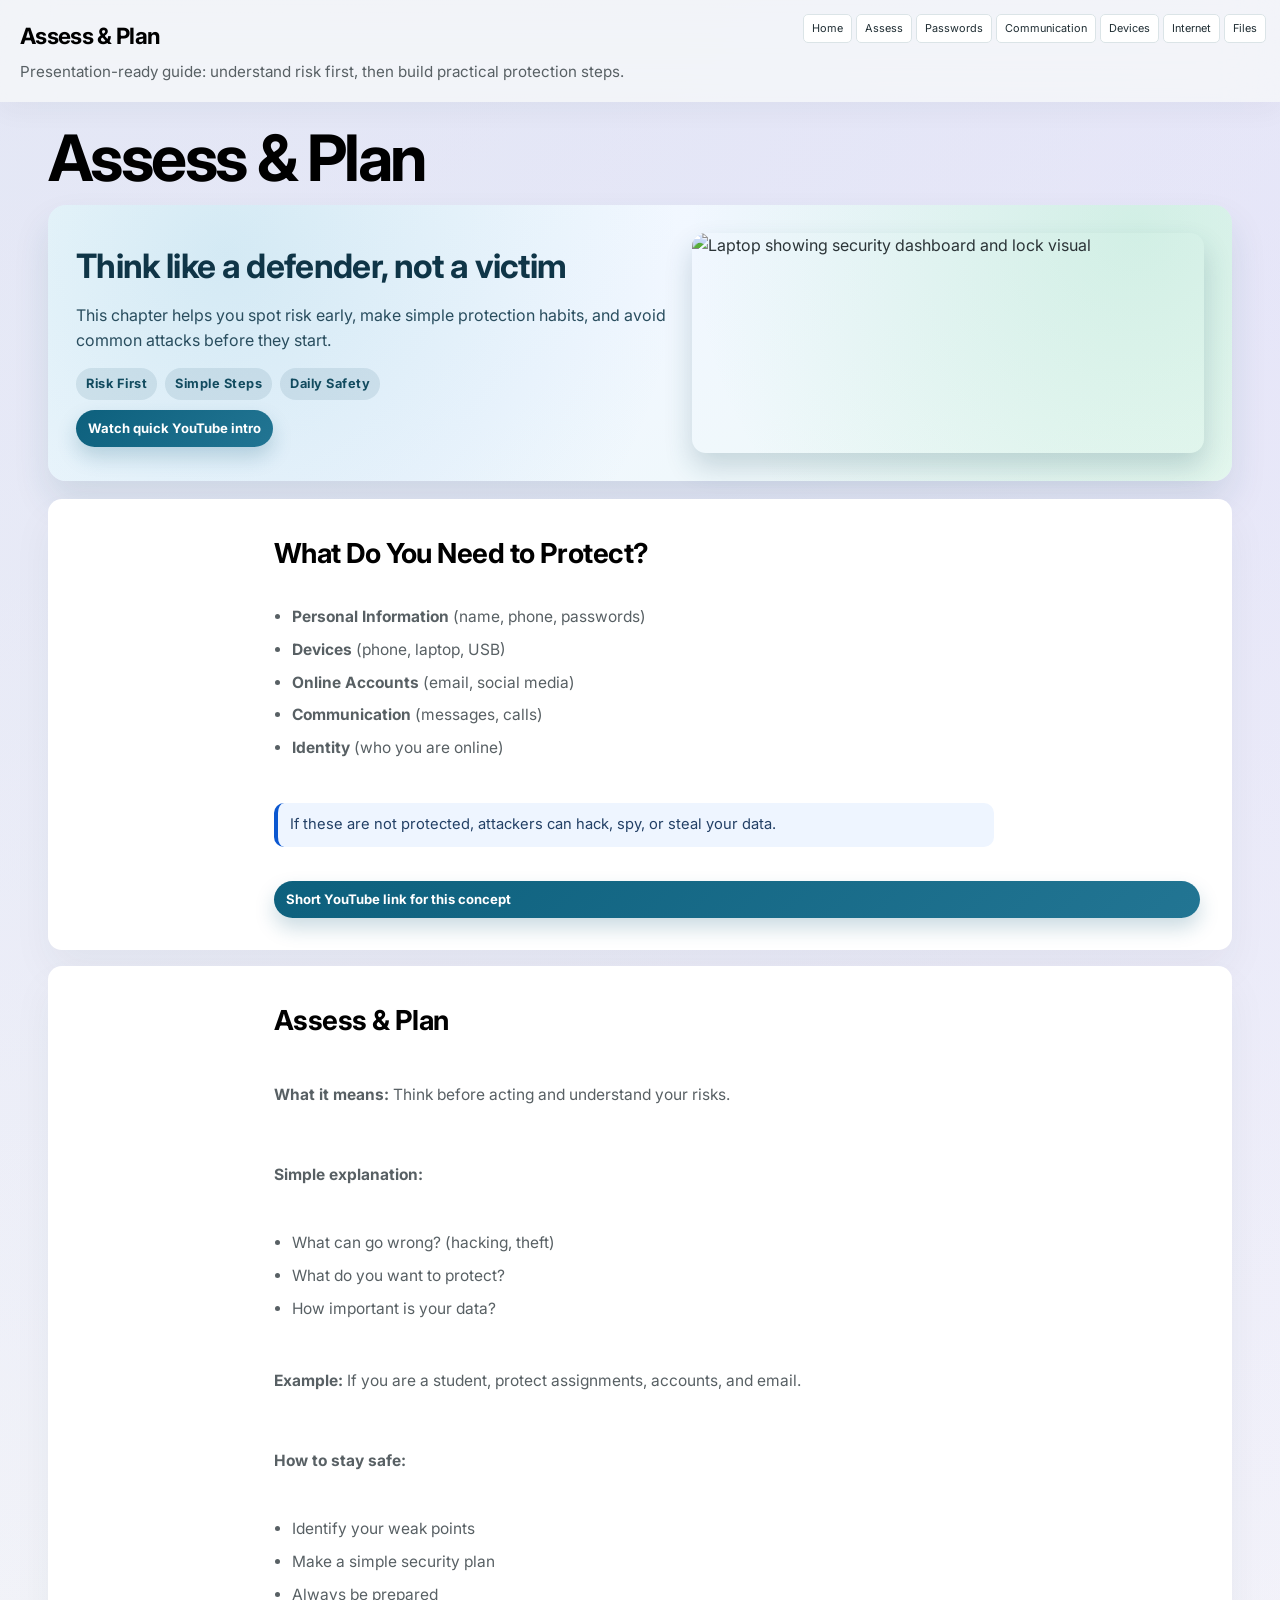
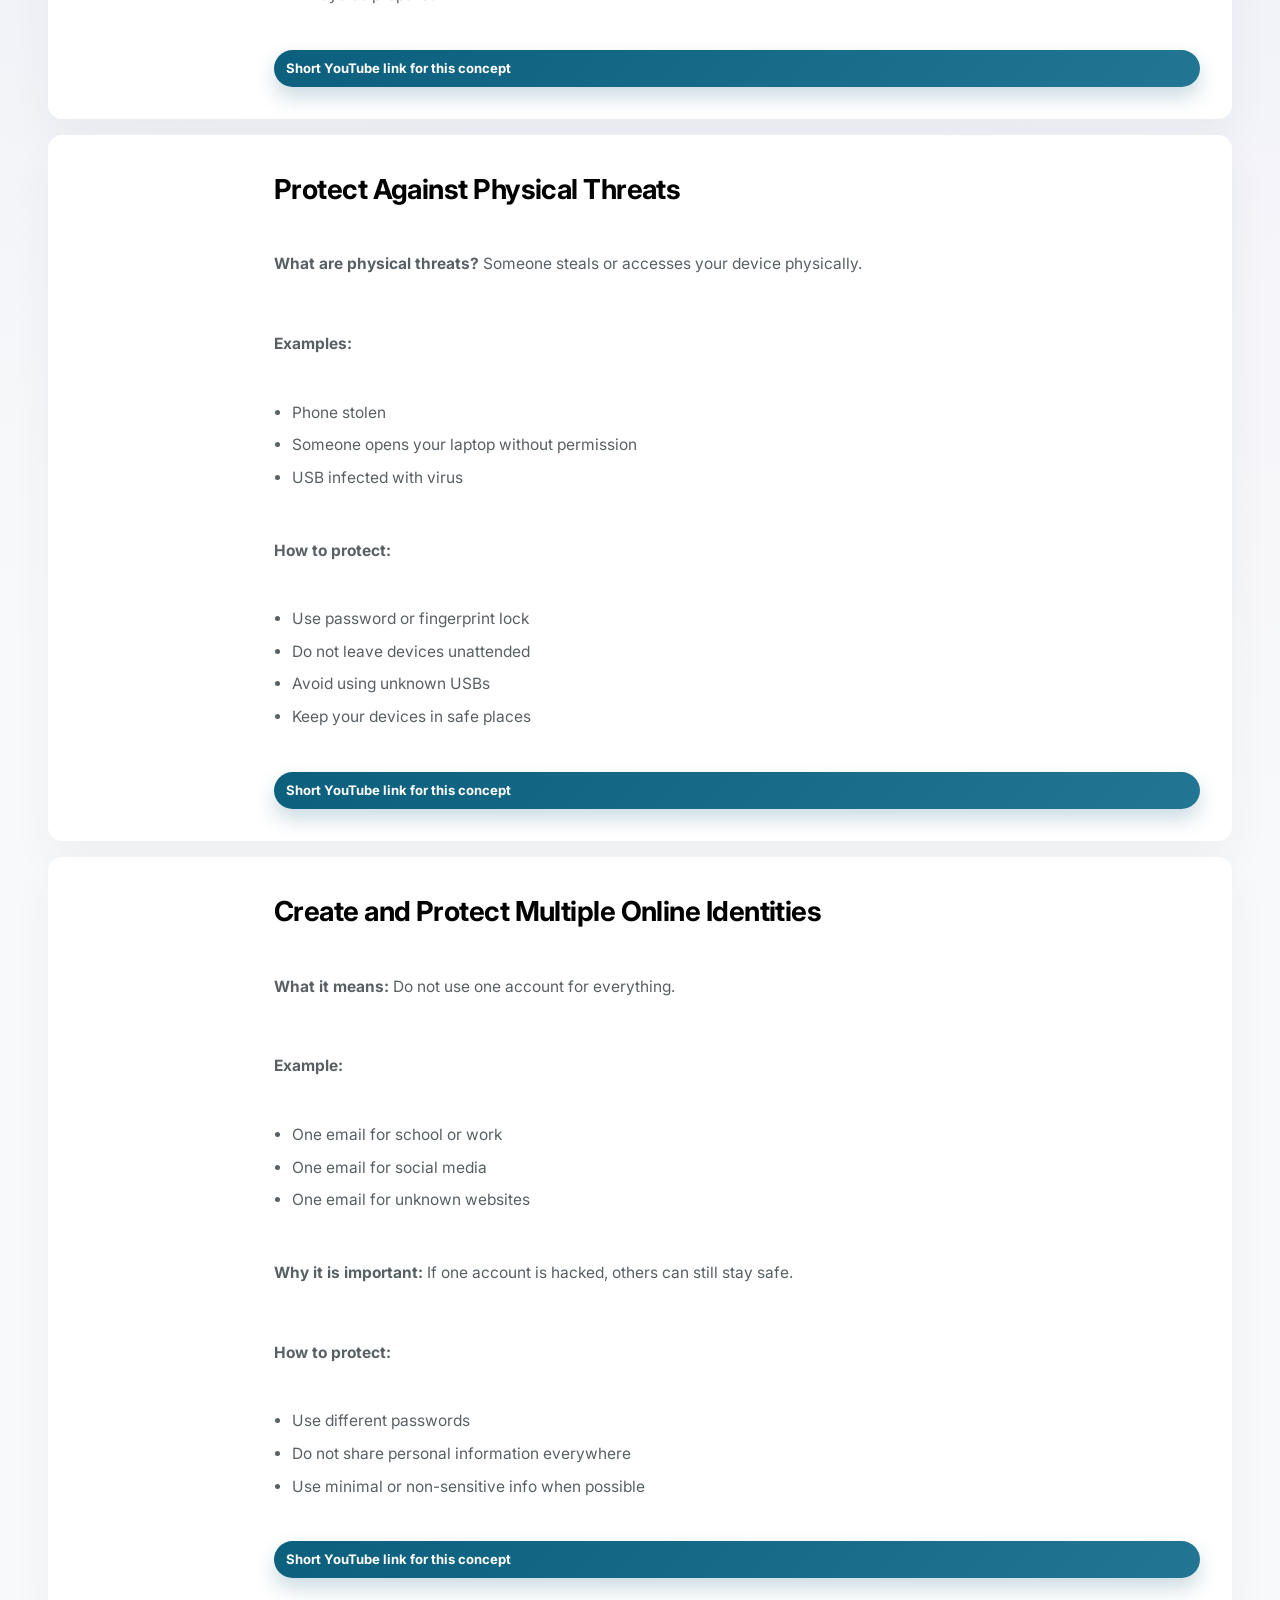
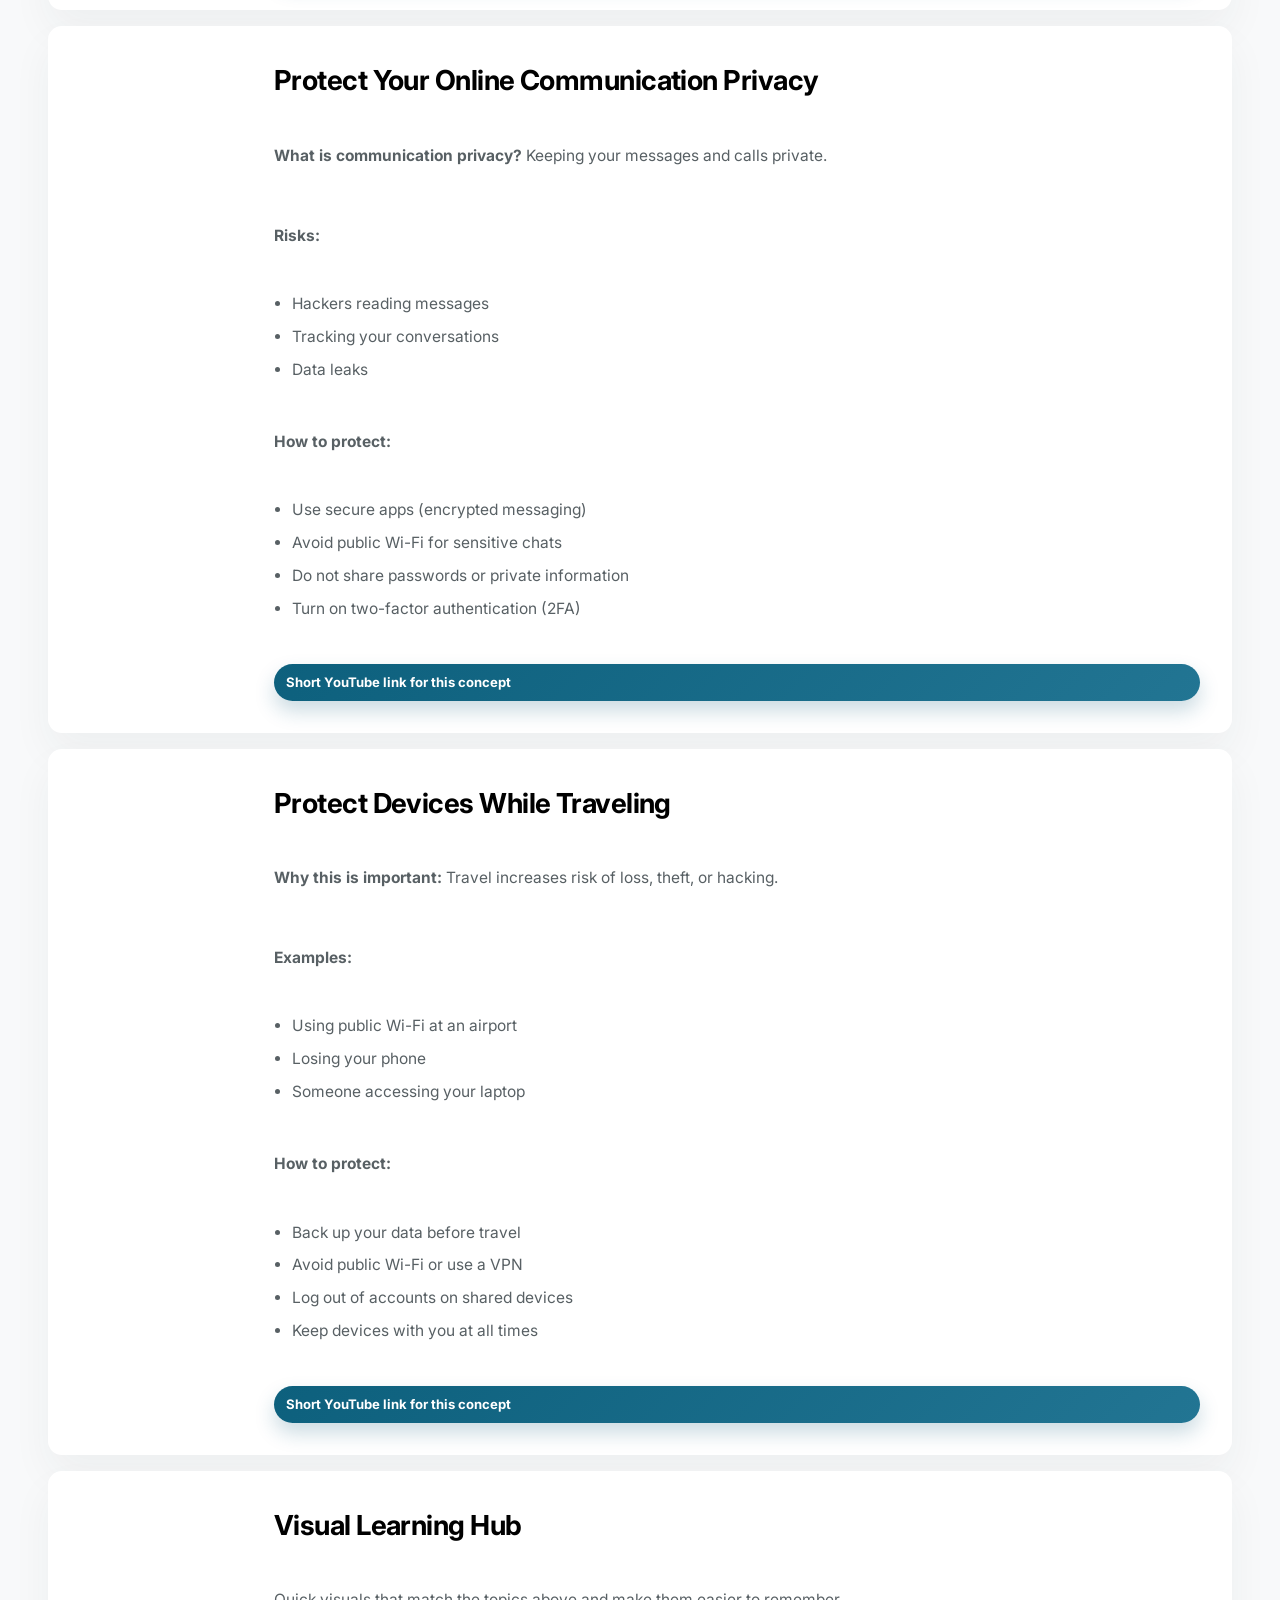
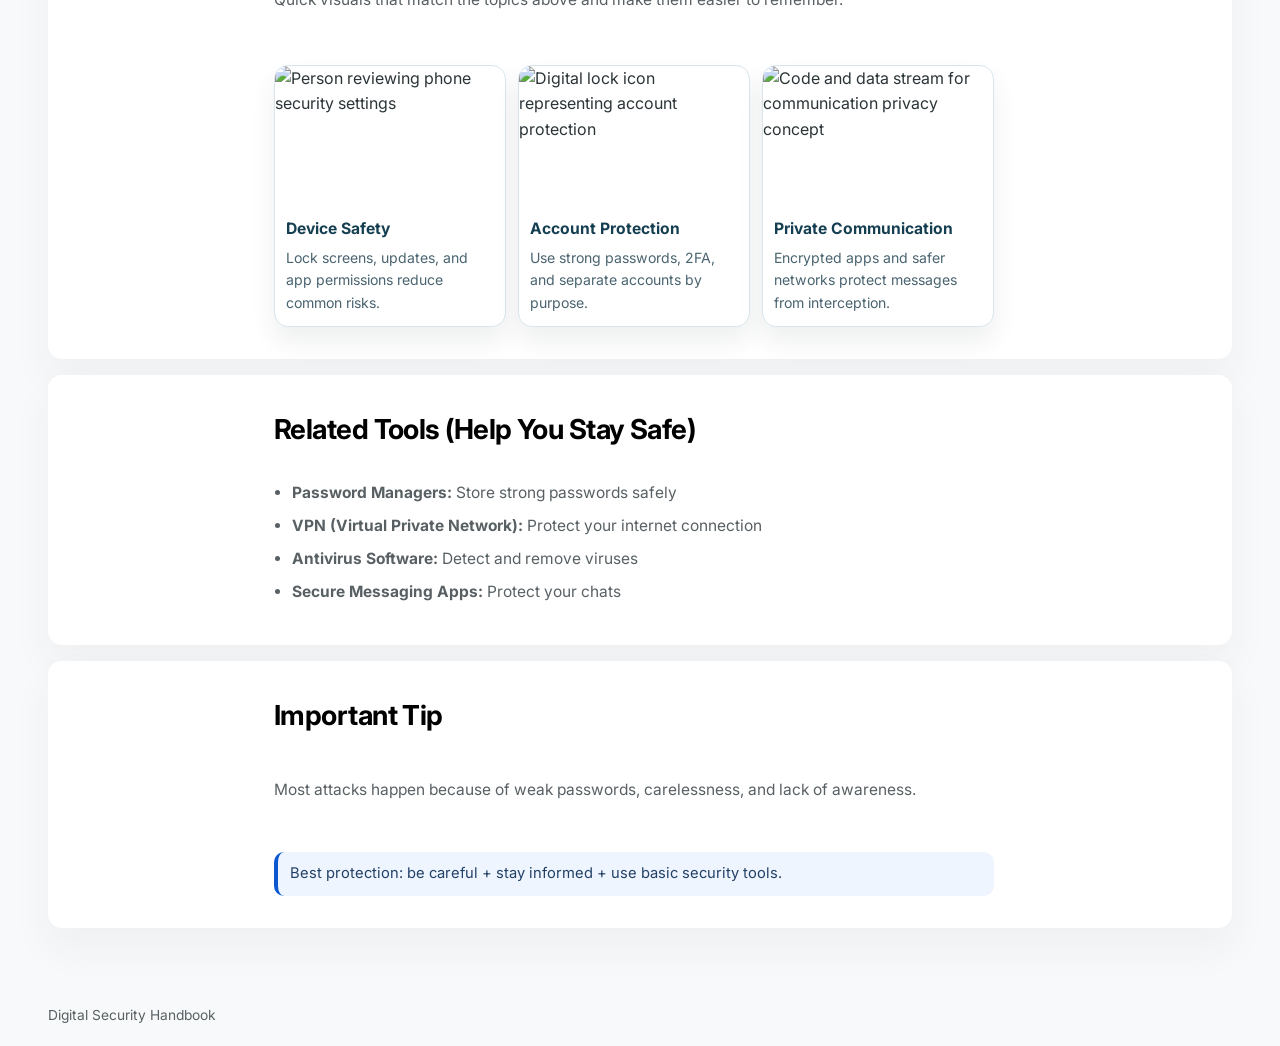
==== commit 27f62f03: "Add navigation links, enhance internet connection and device security sections with visuals and upda" ====
--- a/assess-plan.html
+++ b/assess-plan.html
@@ -251,6 +251,7 @@
             </div>
         </details>
         <nav>
+            <a href="home.html">Home</a>
             <a href="assess-plan.html">Assess</a>
             <a href="passwords.html">Passwords</a>
             <a href="communication.html">Communication</a>
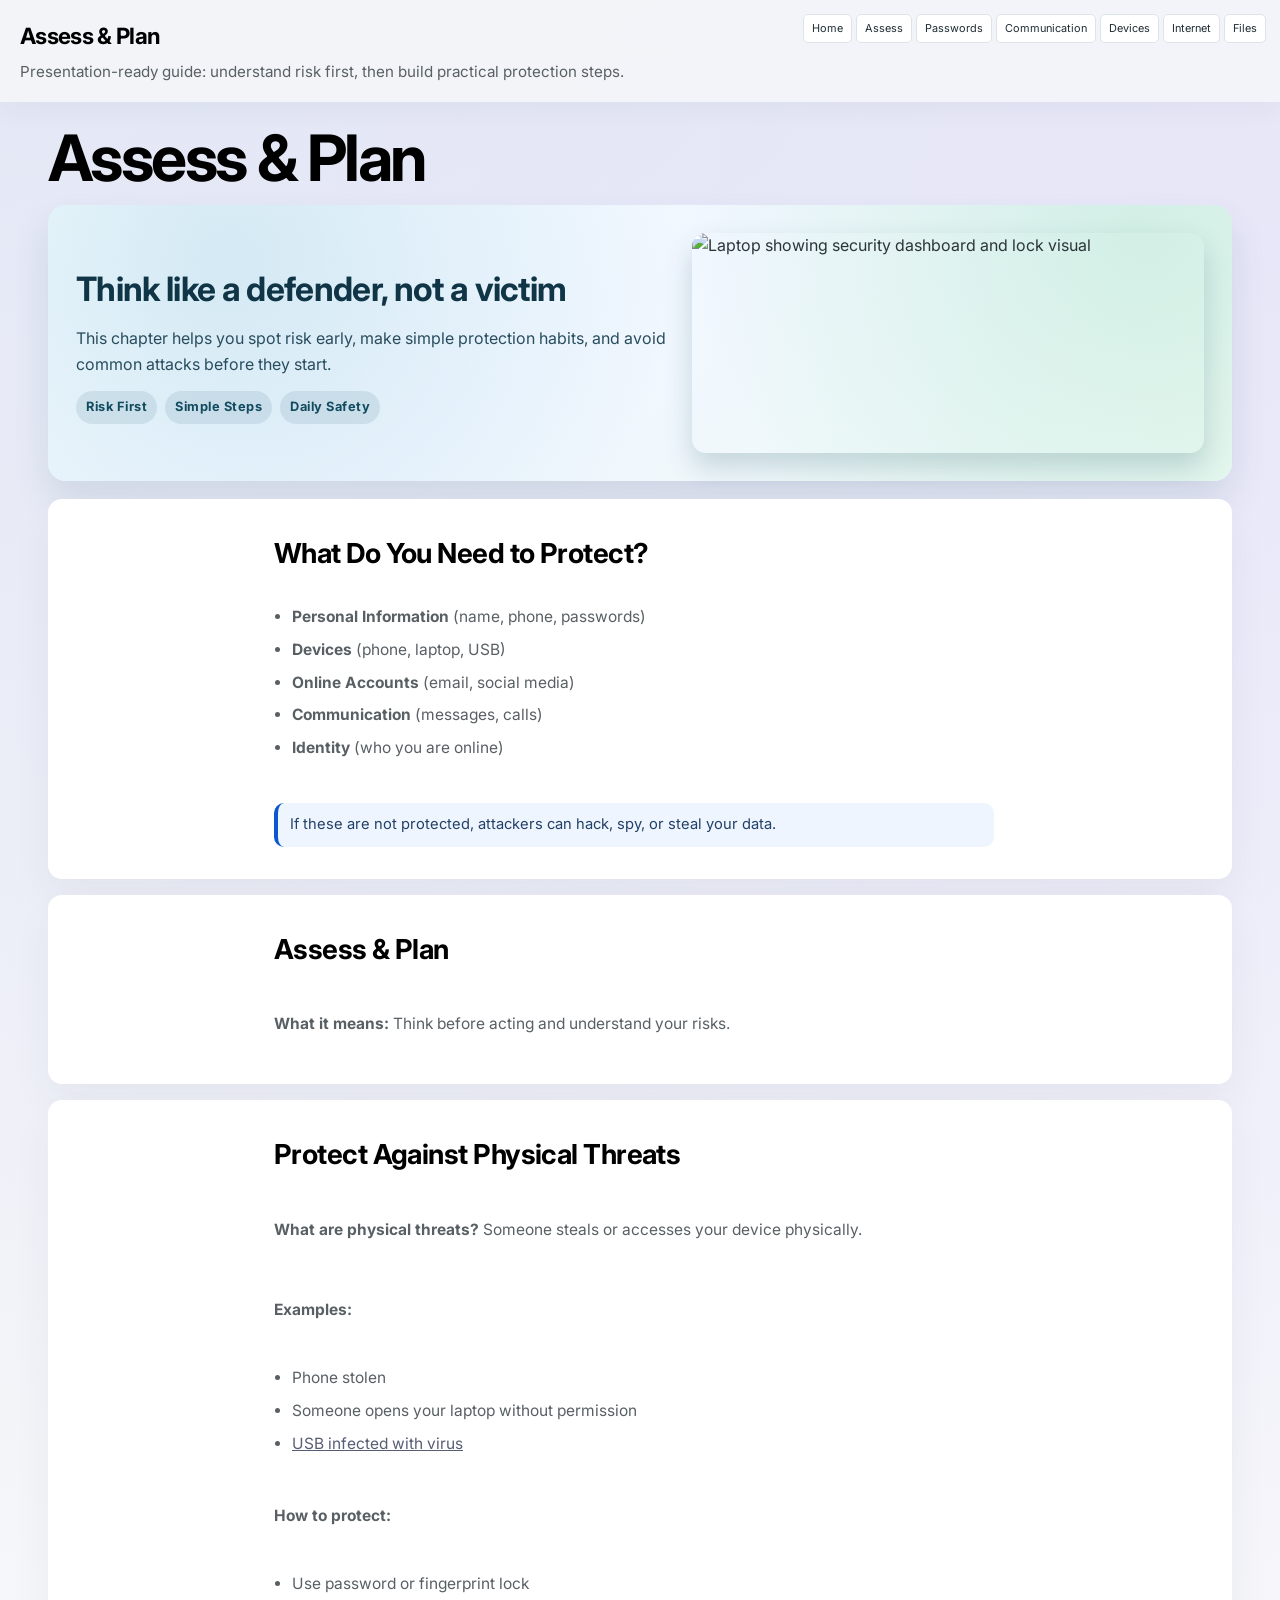
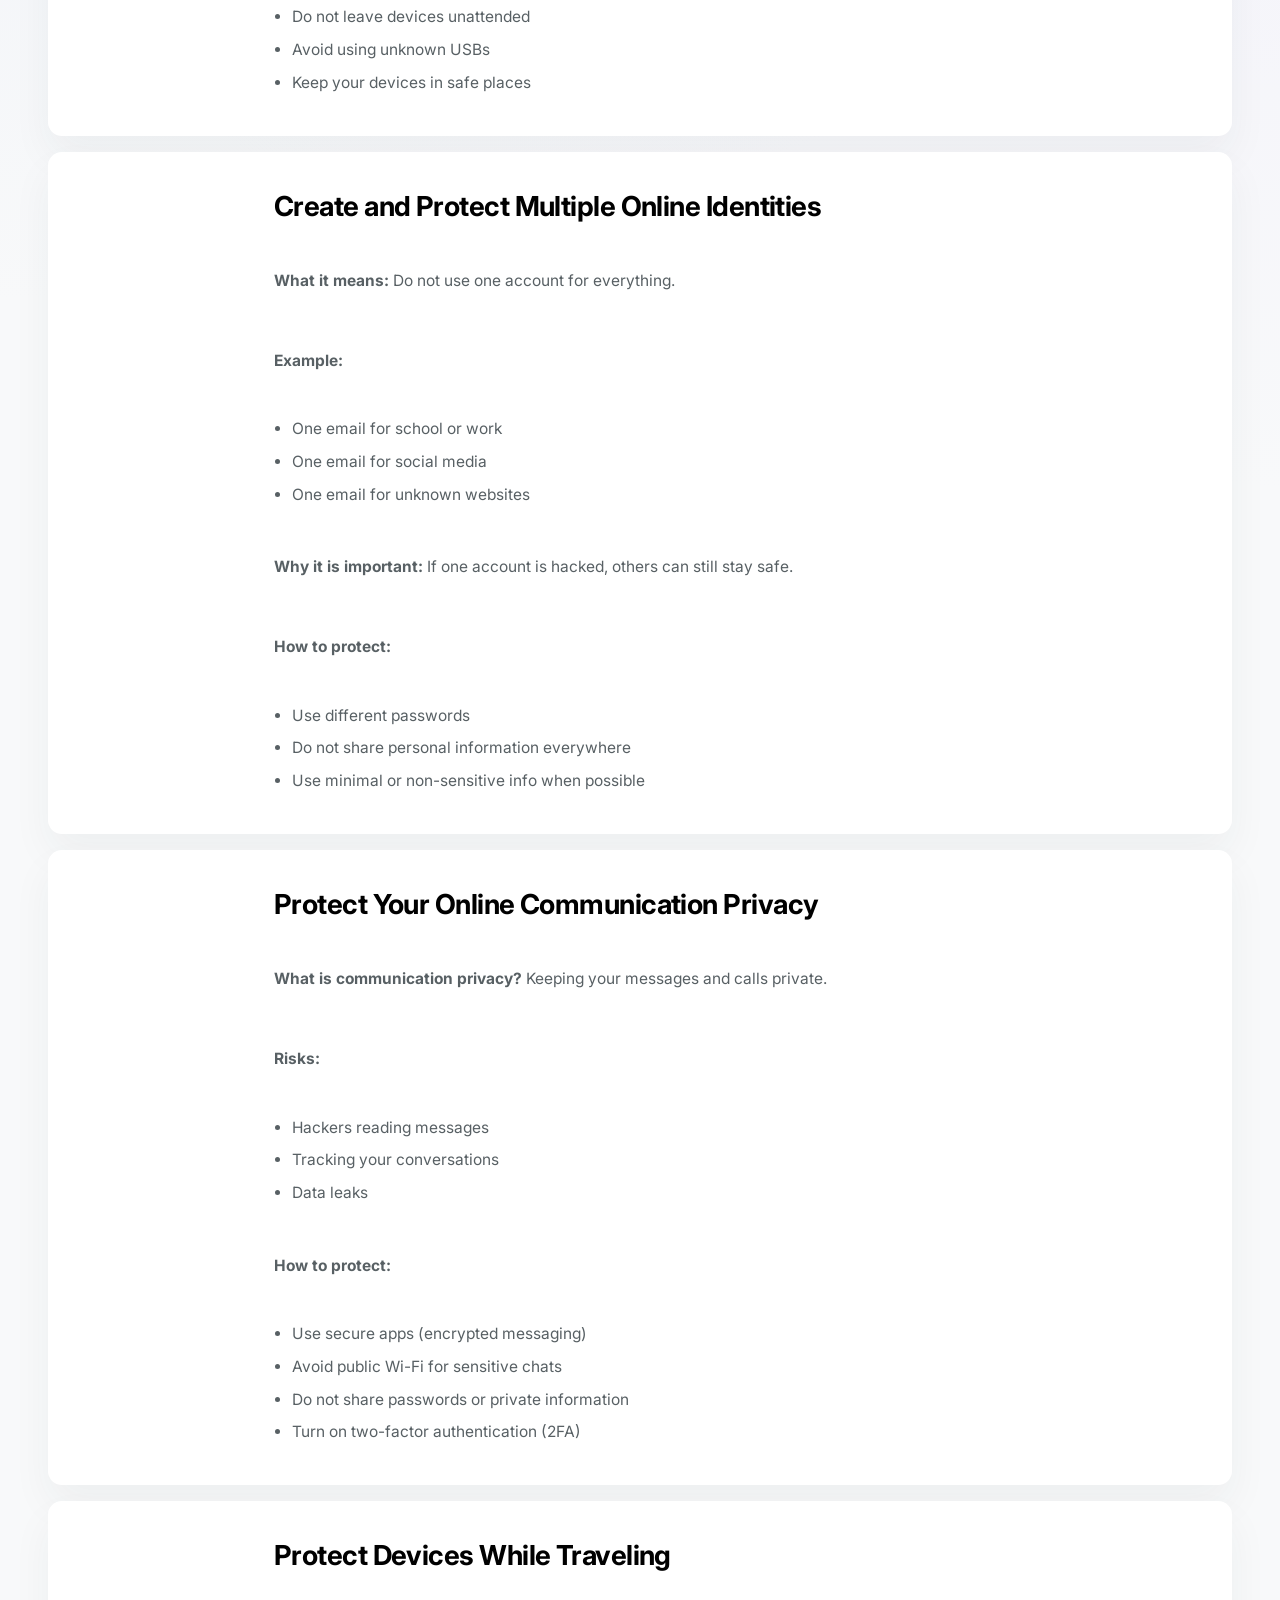
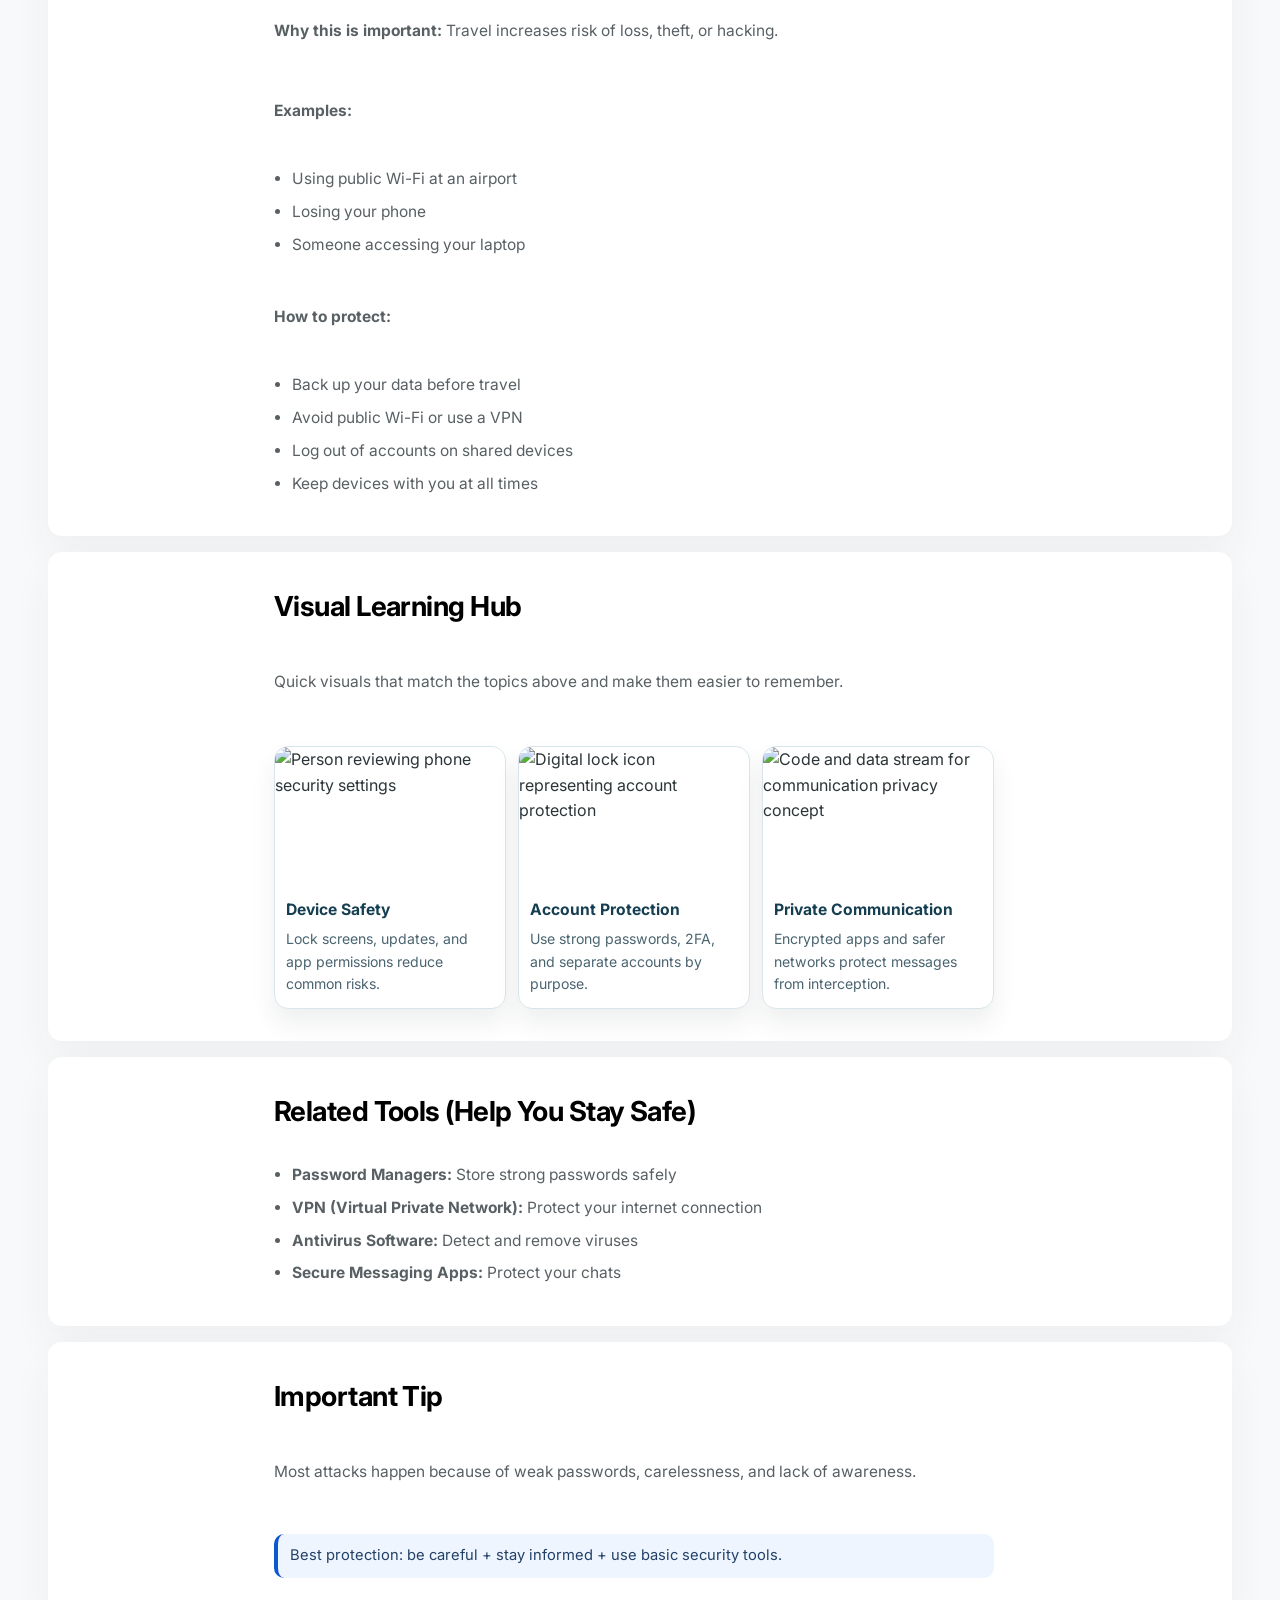
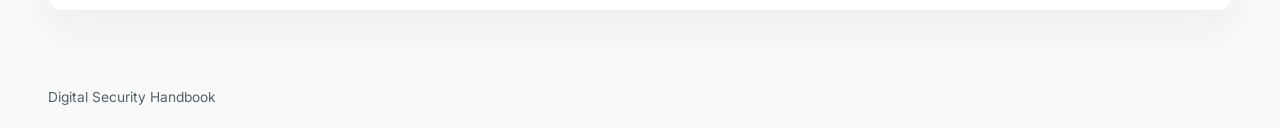
==== commit 5d308c0a: "Refactor code structure for improved readability and maintainability" ====
--- a/assess-plan.html
+++ b/assess-plan.html
@@ -273,7 +273,6 @@
                     <span>Simple Steps</span>
                     <span>Daily Safety</span>
                 </div>
-                <a class="video-link" href="https://www.youtube.com/results?search_query=cybersecurity+basics+for+beginners+5+minutes" target="_blank" rel="noopener">Watch quick YouTube intro</a>
             </div>
             <figure>
                 <img src="https://images.unsplash.com/photo-1555949963-aa79dcee981c?auto=format&fit=crop&w=1200&q=80" alt="Laptop showing security dashboard and lock visual">
@@ -290,26 +289,11 @@
                 <li><strong>Identity</strong> (who you are online)</li>
             </ul>
             <div class="presenter-note">If these are not protected, attackers can hack, spy, or steal your data.</div>
-            <a class="video-link" href="https://www.youtube.com/results?search_query=what+is+digital+identity+explained+simply" target="_blank" rel="noopener">Short YouTube link for this concept</a>
         </section>
 
         <section class="card slide" id="overview">
             <h3>Assess & Plan</h3>
             <p><strong>What it means:</strong> Think before acting and understand your risks.</p>
-            <p><strong>Simple explanation:</strong></p>
-            <ul class="link-list">
-                <li>What can go wrong? (hacking, theft)</li>
-                <li>What do you want to protect?</li>
-                <li>How important is your data?</li>
-            </ul>
-            <p><strong>Example:</strong> If you are a student, protect assignments, accounts, and email.</p>
-            <p><strong>How to stay safe:</strong></p>
-            <ul class="link-list">
-                <li>Identify your weak points</li>
-                <li>Make a simple security plan</li>
-                <li>Always be prepared</li>
-            </ul>
-            <a class="video-link" href="https://www.youtube.com/results?search_query=threat+modeling+for+beginners+in+5+minutes" target="_blank" rel="noopener">Short YouTube link for this concept</a>
         </section>
 
         <section class="card slide" id="physical">
@@ -319,7 +303,7 @@
             <ul class="link-list">
                 <li>Phone stolen</li>
                 <li>Someone opens your laptop without permission</li>
-                <li>USB infected with virus</li>
+                <li><a href="https://www.youtube.com/watch?v=BtVXvhYahWE" target="_blank" rel="noopener">USB infected with virus</a></li>
             </ul>
             <p><strong>How to protect:</strong></p>
             <ul class="link-list">
@@ -328,7 +312,6 @@
                 <li>Avoid using unknown USBs</li>
                 <li>Keep your devices in safe places</li>
             </ul>
-            <a class="video-link" href="https://www.youtube.com/results?search_query=physical+security+for+laptops+and+phones" target="_blank" rel="noopener">Short YouTube link for this concept</a>
         </section>
 
         <section class="card slide" id="identities">
@@ -347,7 +330,6 @@
                 <li>Do not share personal information everywhere</li>
                 <li>Use minimal or non-sensitive info when possible</li>
             </ul>
-            <a class="video-link" href="https://www.youtube.com/results?search_query=how+to+separate+online+identities+safely" target="_blank" rel="noopener">Short YouTube link for this concept</a>
         </section>
 
         <section class="card slide" id="comms">
@@ -366,7 +348,6 @@
                 <li>Do not share passwords or private information</li>
                 <li>Turn on two-factor authentication (2FA)</li>
             </ul>
-            <a class="video-link" href="https://www.youtube.com/results?search_query=encrypted+messaging+and+2fa+explained" target="_blank" rel="noopener">Short YouTube link for this concept</a>
         </section>
 
         <section class="card slide" id="travel">
@@ -385,7 +366,6 @@
                 <li>Log out of accounts on shared devices</li>
                 <li>Keep devices with you at all times</li>
             </ul>
-            <a class="video-link" href="https://www.youtube.com/results?search_query=travel+cybersecurity+tips+for+beginners" target="_blank" rel="noopener">Short YouTube link for this concept</a>
         </section>
 
         <section class="card slide" id="visual-learning">
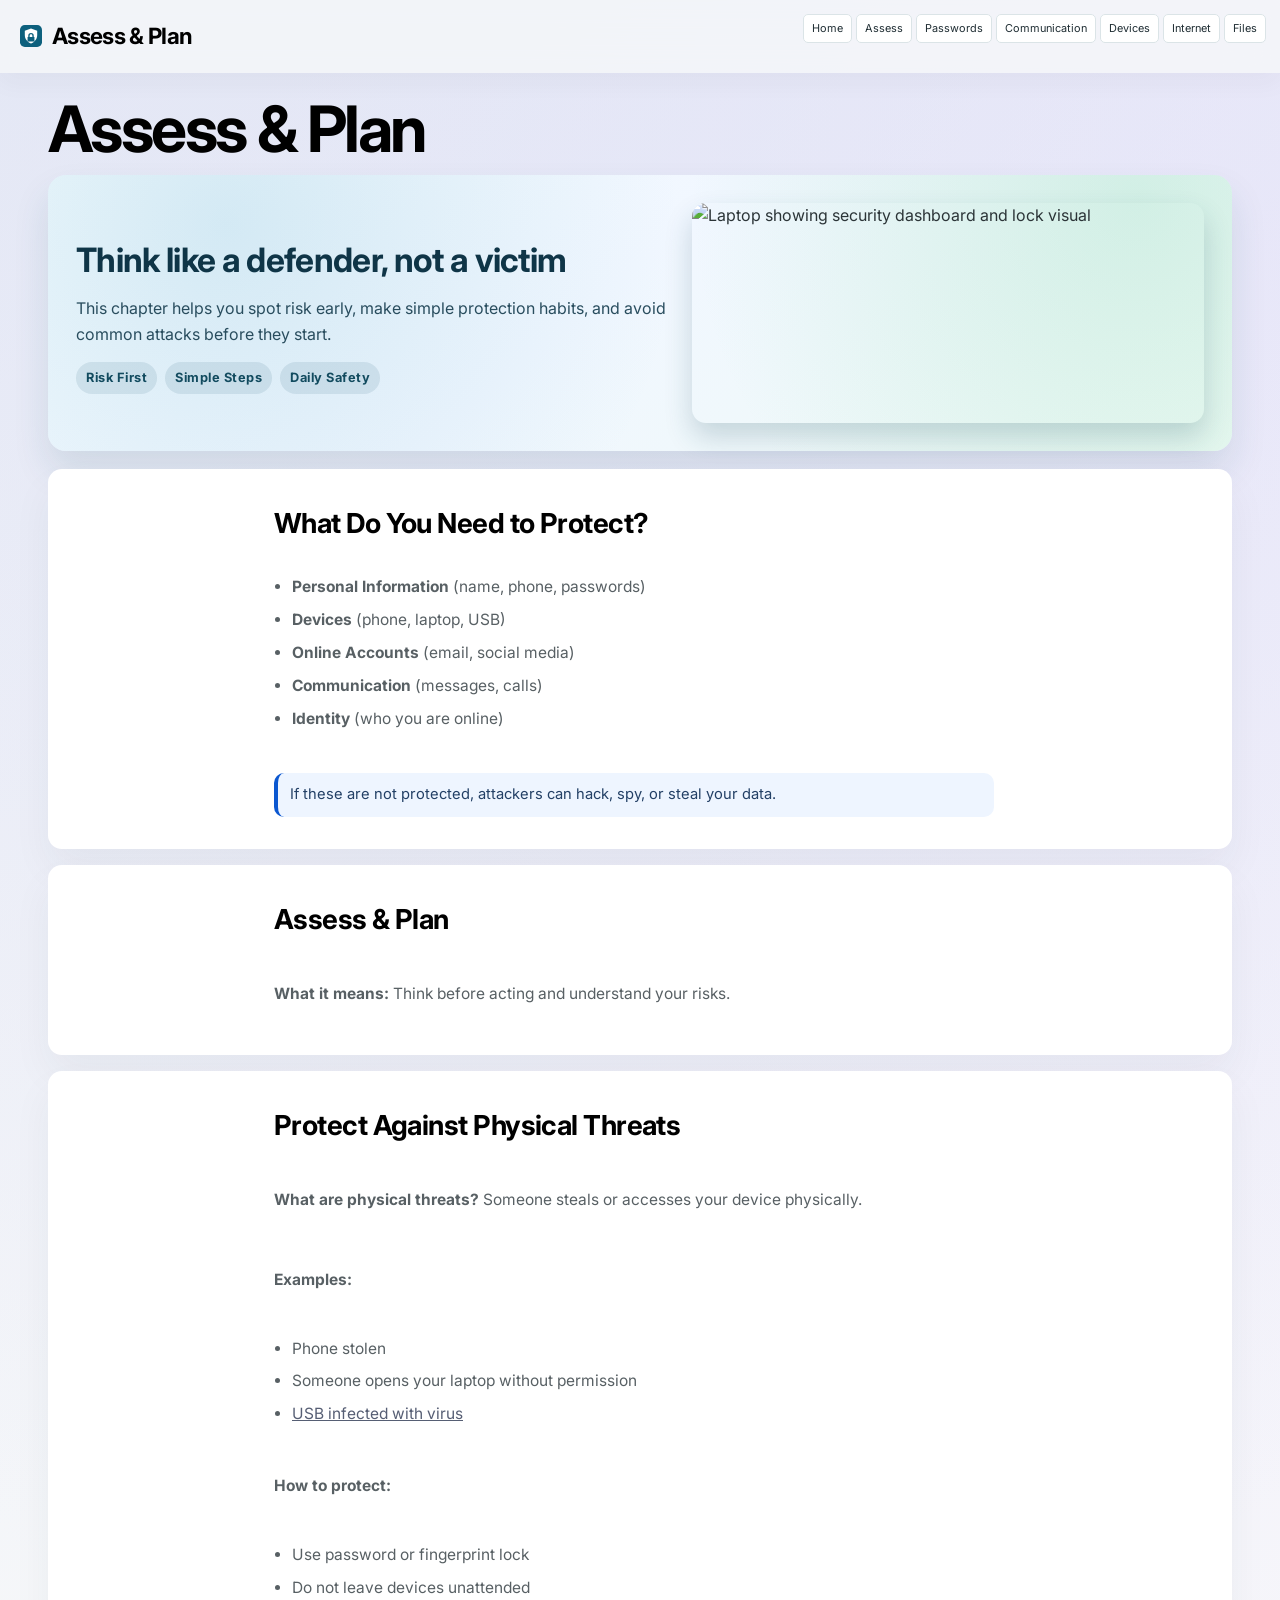
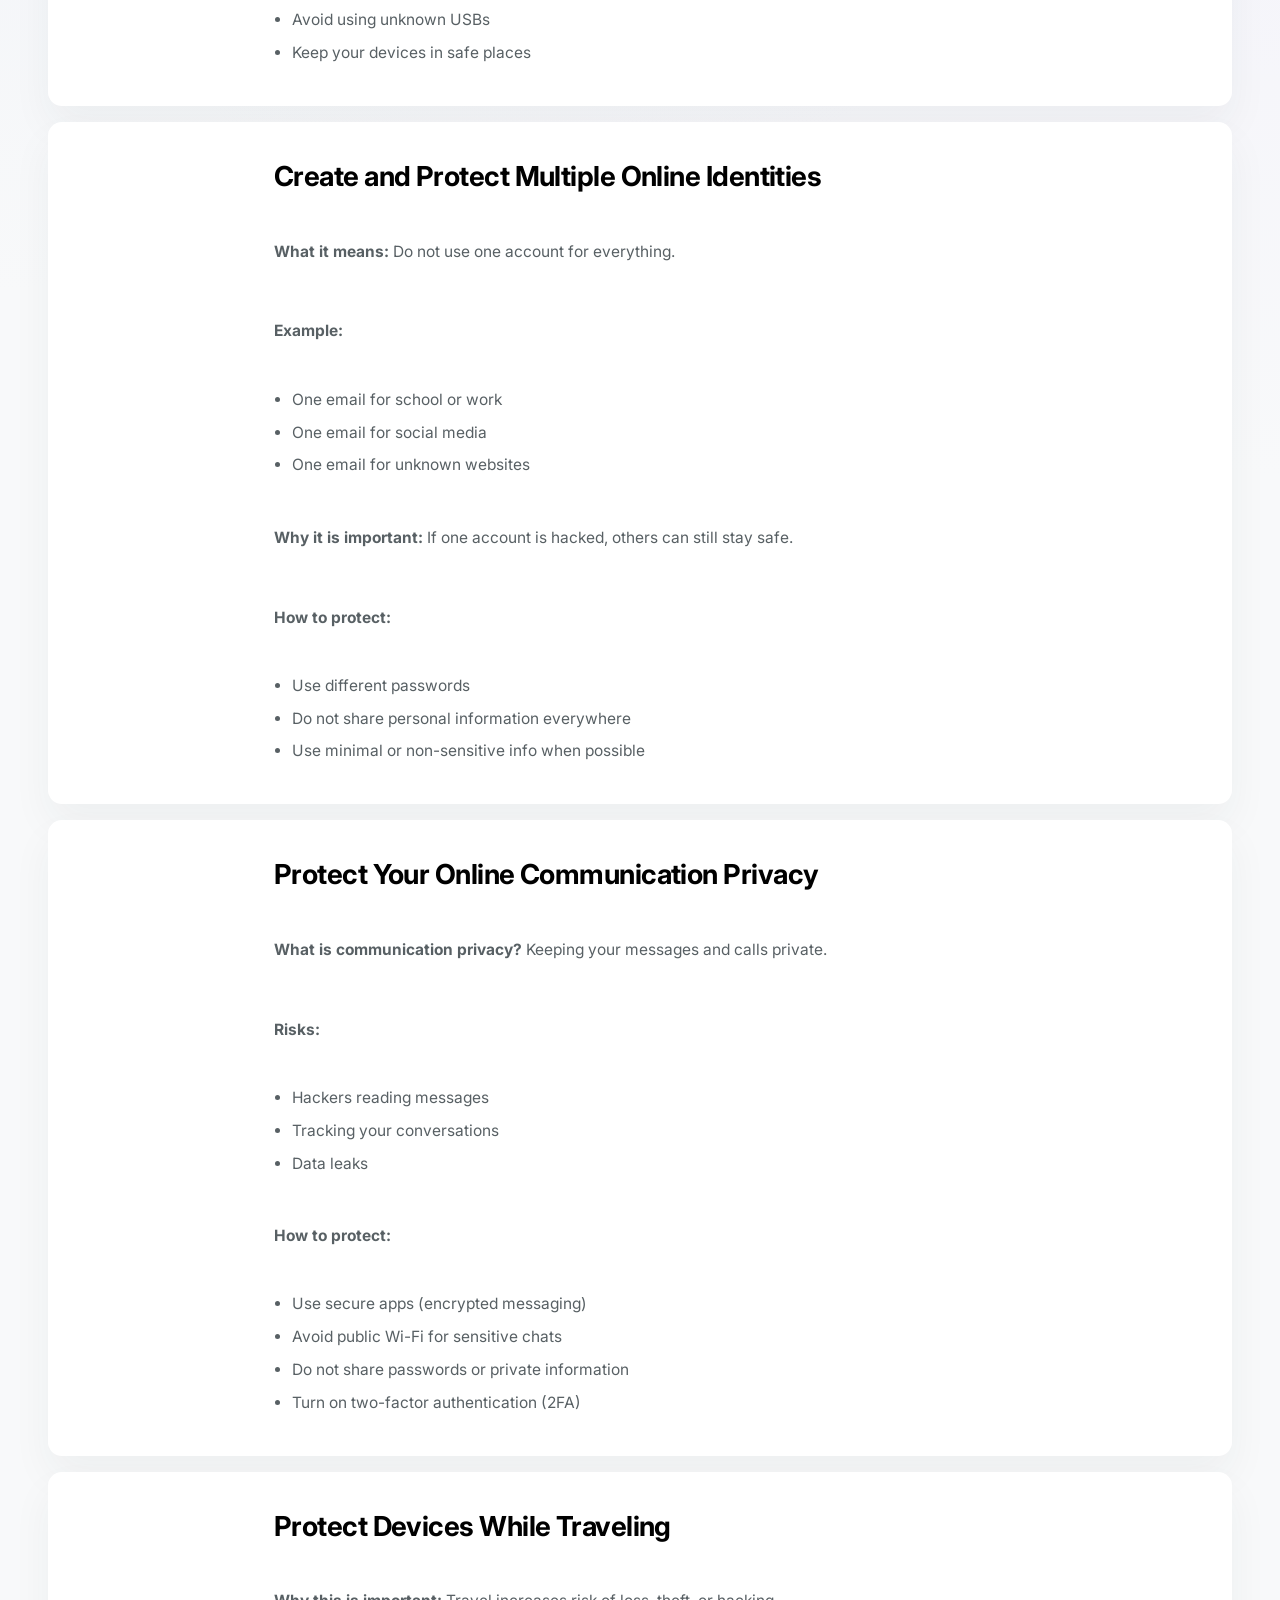
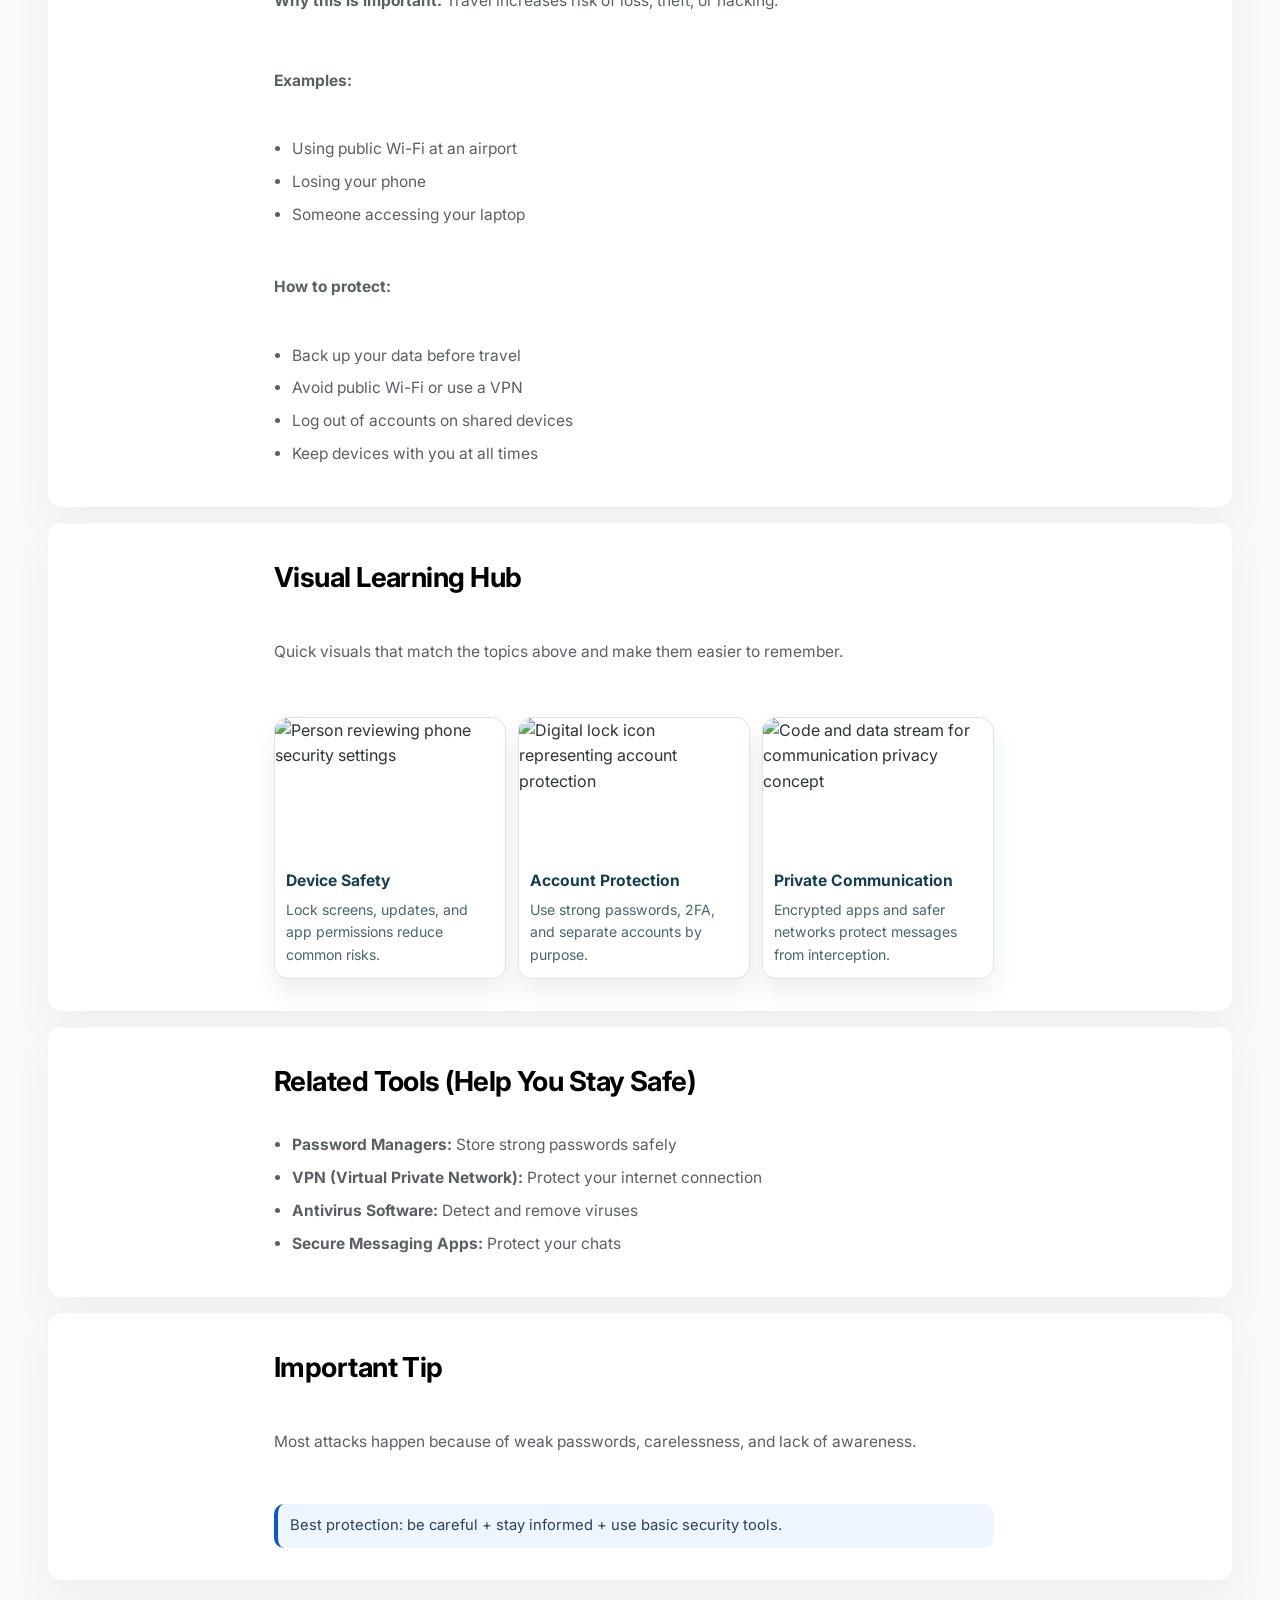
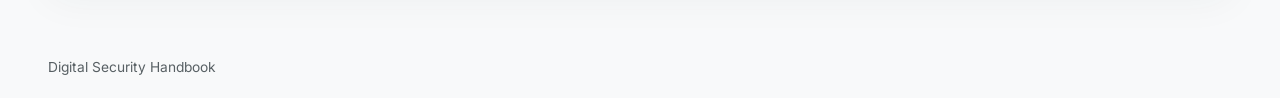
==== commit 87425911: "Add favicon and update header styles across multiple HTML files; include security logo SVG" ====
--- a/assess-plan.html
+++ b/assess-plan.html
@@ -4,6 +4,7 @@
     <meta charset="UTF-8">
     <meta name="viewport" content="width=device-width, initial-scale=1.0">
     <title>Assess & Plan</title>
+    <link rel="icon" href="data:image/svg+xml,%3Csvg xmlns='http://www.w3.org/2000/svg' viewBox='0 0 64 64'%3E%3Crect width='64' height='64' rx='14' fill='%230d607d'/%3E%3Cpath d='M32 10l18 7v12c0 12-8 21-18 25-10-4-18-13-18-25V17l18-7z' fill='white'/%3E%3Cpath d='M24 31a8 8 0 0 1 16 0v4h2v13H22V35h2v-4zm4 0v4h8v-4a4 4 0 0 0-8 0z' fill='%230d607d'/%3E%3C/svg%3E">
     <link rel="stylesheet" href="assets/style.css">
     <style>
         .slide {
@@ -237,7 +238,6 @@
 <body class="chapter-page">
     <header>
         <h1>Assess & Plan</h1>
-        <p>Presentation-ready guide: understand risk first, then build practical protection steps.</p>
         <details class="mobile-menu">
             <summary>☰ Menu</summary>
             <div class="mobile-menu-panel">
--- a/assets/style.css
+++ b/assets/style.css
@@ -69,6 +69,17 @@
     font-size: clamp(1.4rem, 2.6vw, 2rem);
     letter-spacing: -0.03em;
     color: #000;
+    display: inline-flex;
+    align-items: center;
+    gap: 10px;
+}
+
+header h1::before {
+    content: "";
+    width: 22px;
+    height: 22px;
+    flex: 0 0 22px;
+    background: url("security-logo.svg") center/contain no-repeat;
 }
 
 header p {
@@ -236,6 +247,10 @@
     background: #fff;
 }
 
+.corner-logo {
+    display: none !important;
+}
+
 .tag {
     display: inline-block;
     font-size: 0.78rem;
@@ -525,3 +540,27 @@
         box-shadow: 0 26px 42px rgba(43, 52, 55, 0.08);
     }
 }
+
+@media (max-width: 820px) {
+    .visual-grid {
+        display: grid !important;
+        grid-auto-flow: column !important;
+        grid-auto-columns: minmax(82%, 1fr) !important;
+        grid-template-columns: none !important;
+        overflow-x: auto !important;
+        overscroll-behavior-x: contain;
+        scroll-snap-type: x mandatory;
+        gap: 10px !important;
+        padding-bottom: 6px;
+        -webkit-overflow-scrolling: touch;
+    }
+
+    .visual-grid::-webkit-scrollbar {
+        height: 6px;
+    }
+
+    .visual-card {
+        min-width: 0;
+        scroll-snap-align: start;
+    }
+}
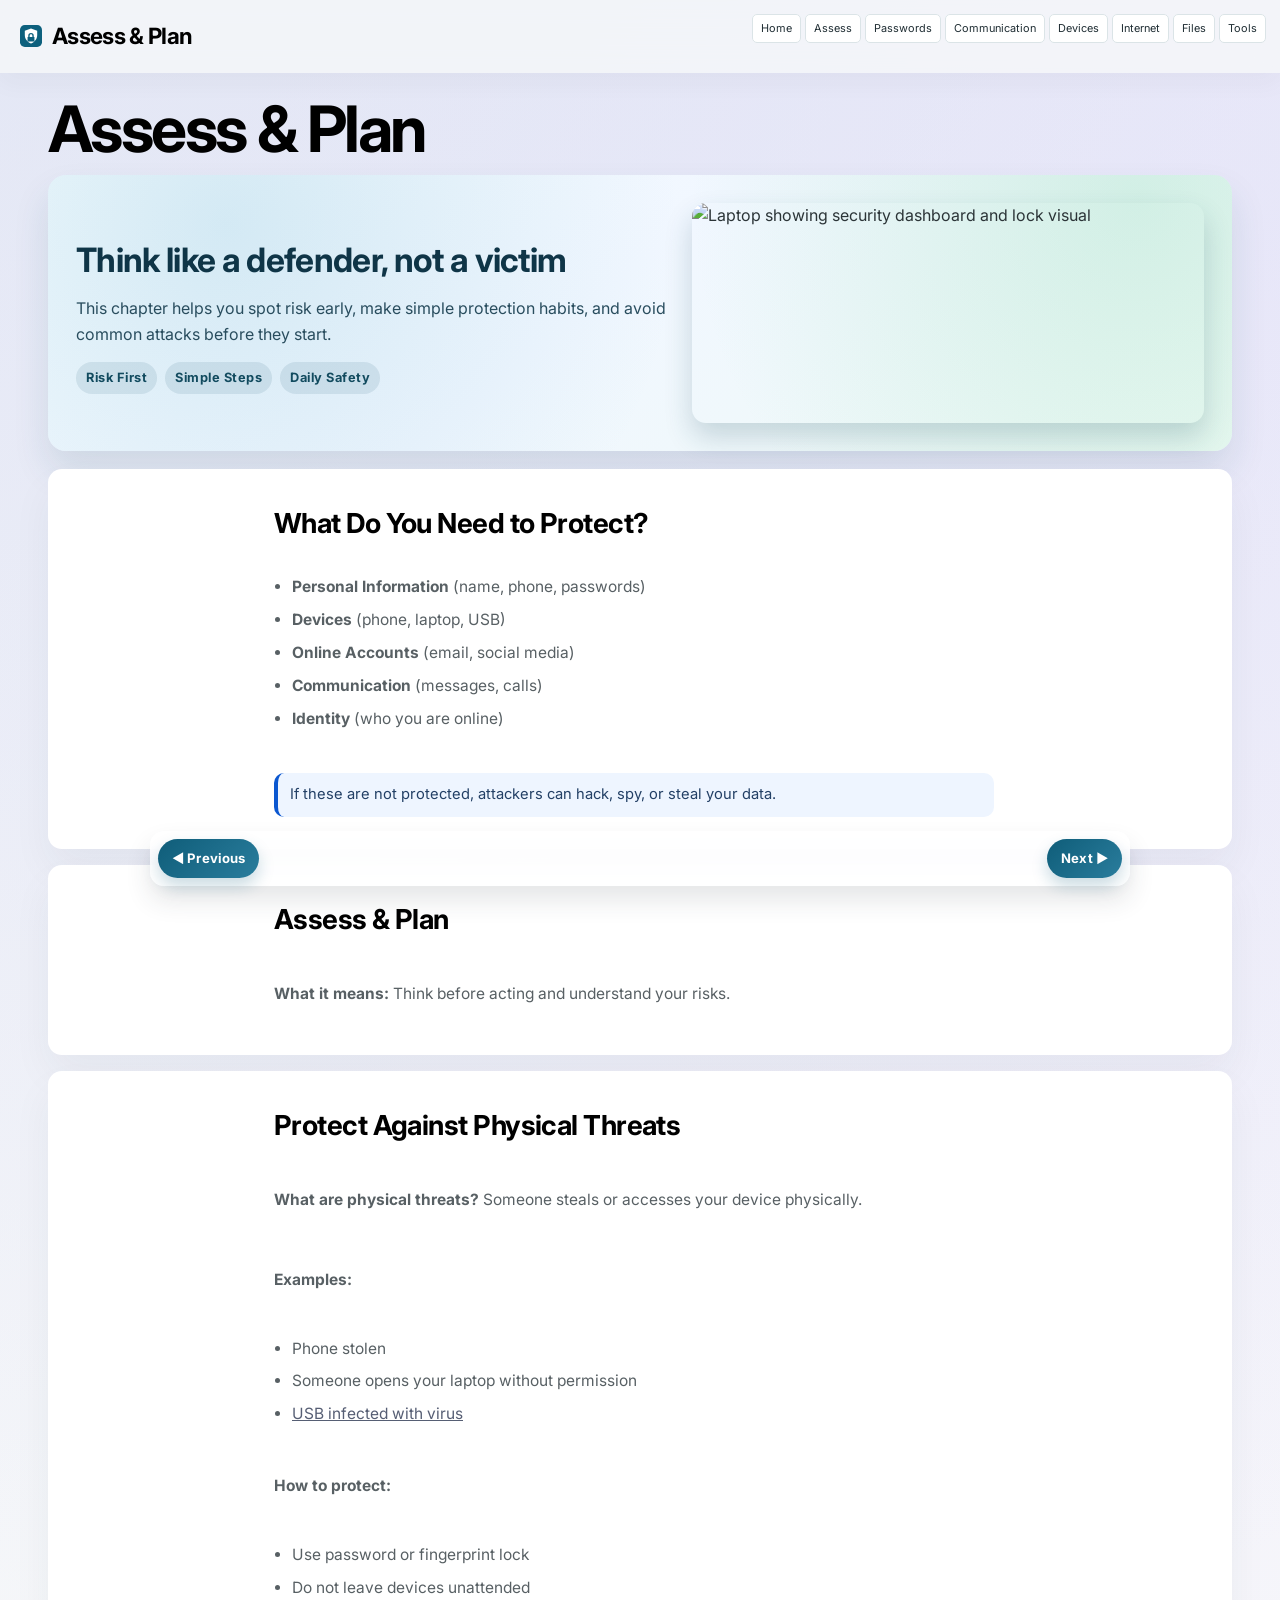
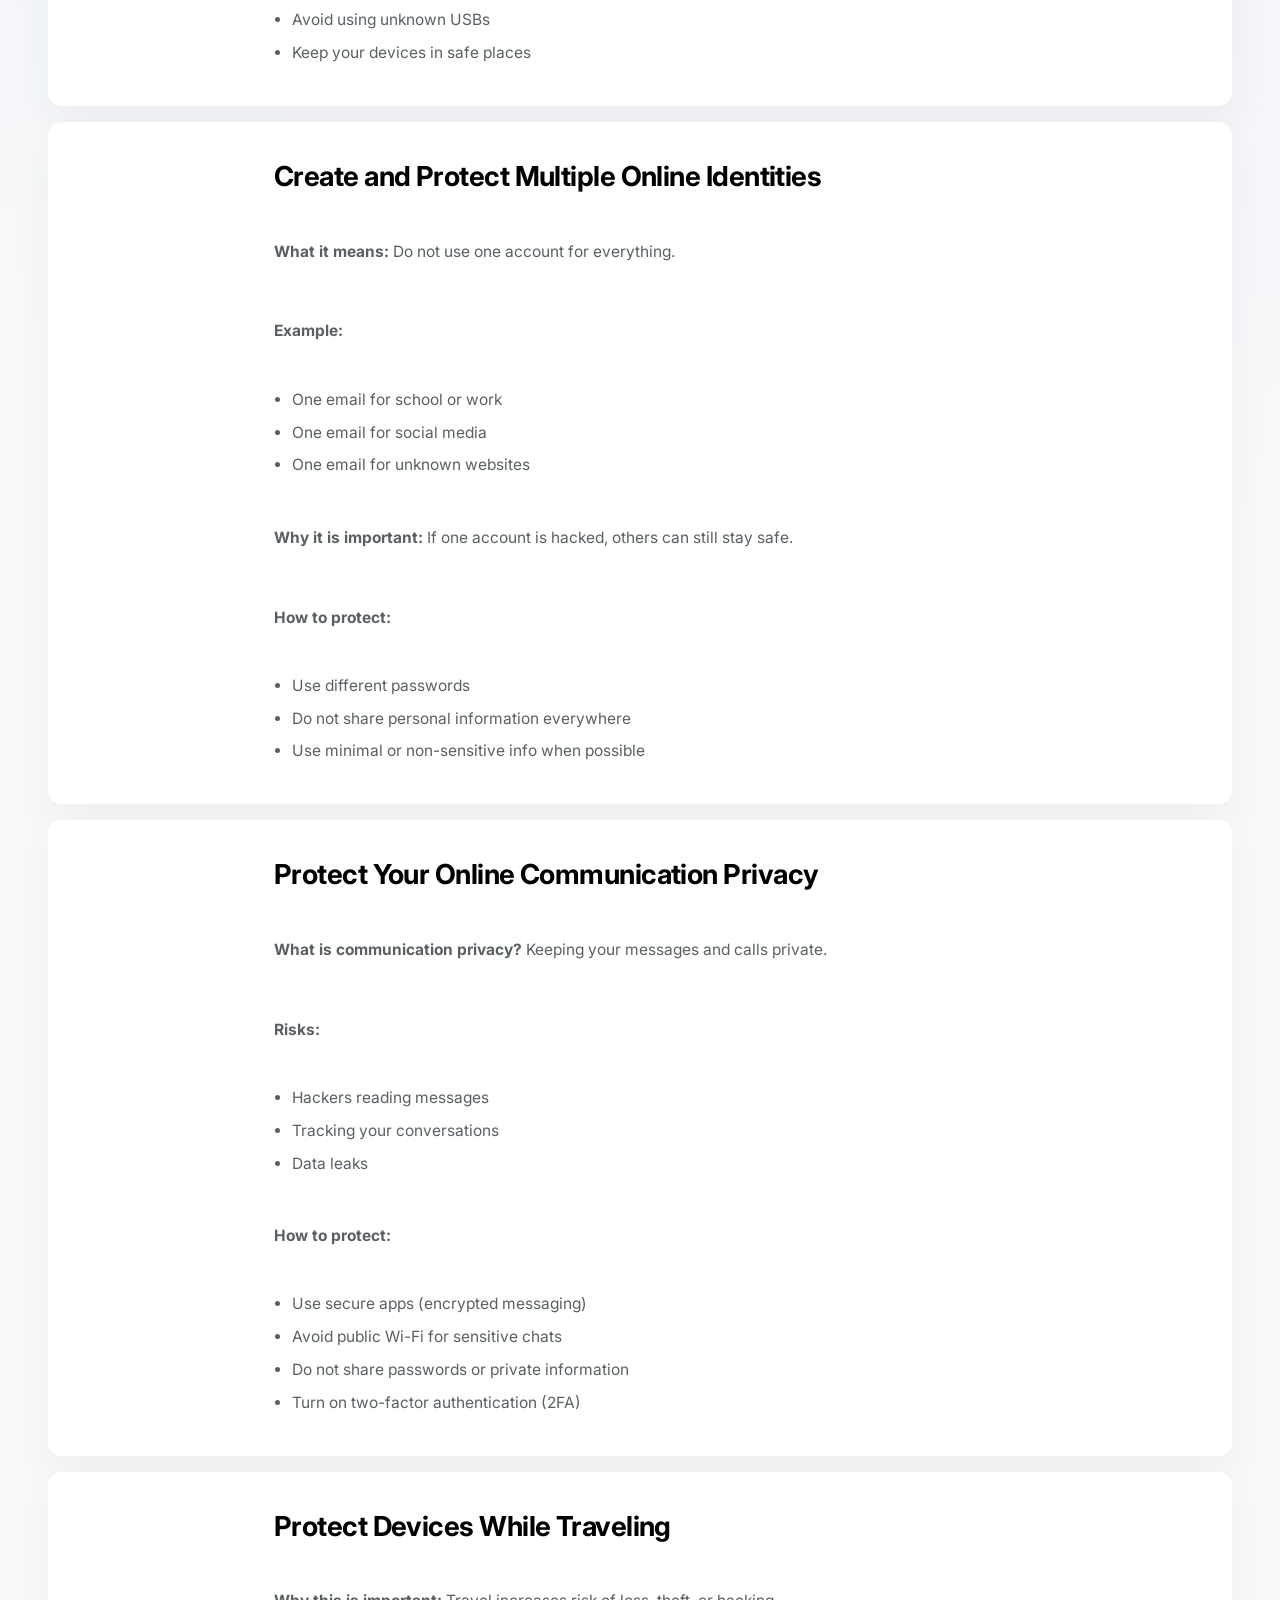
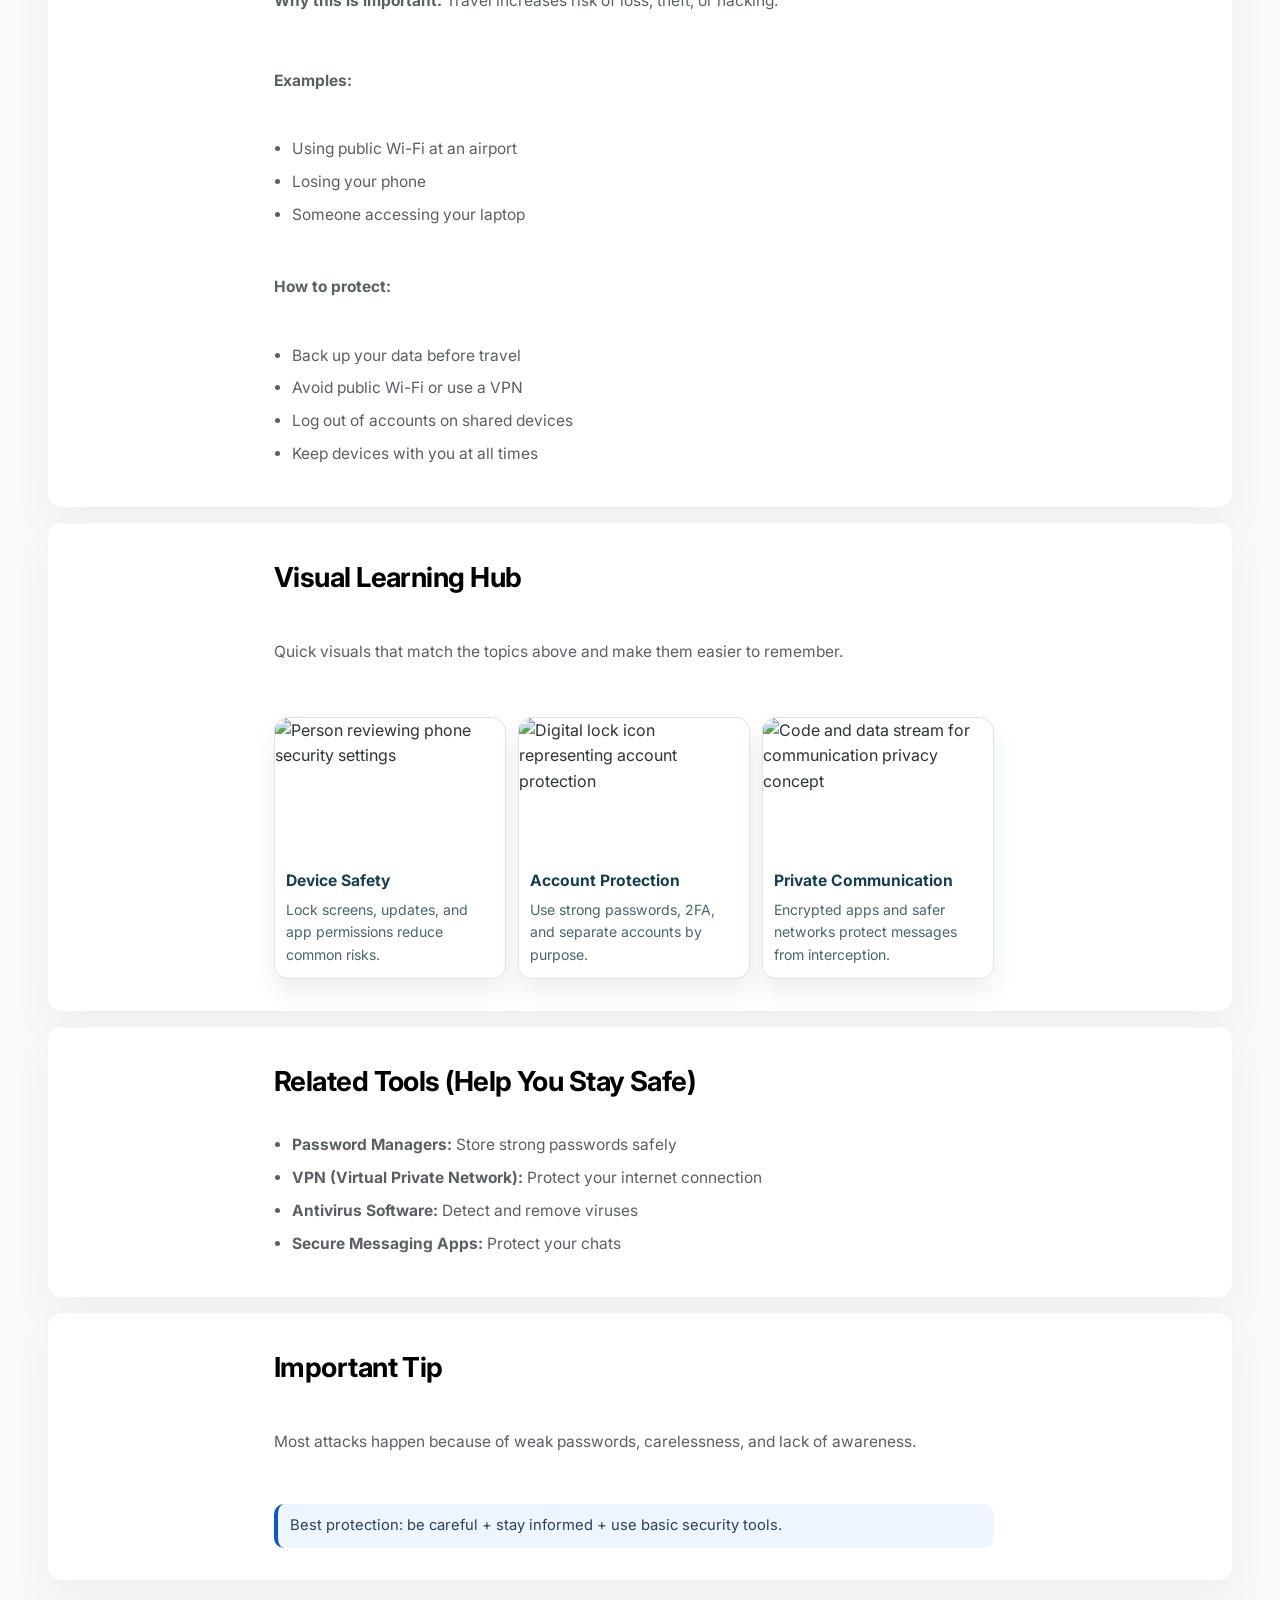
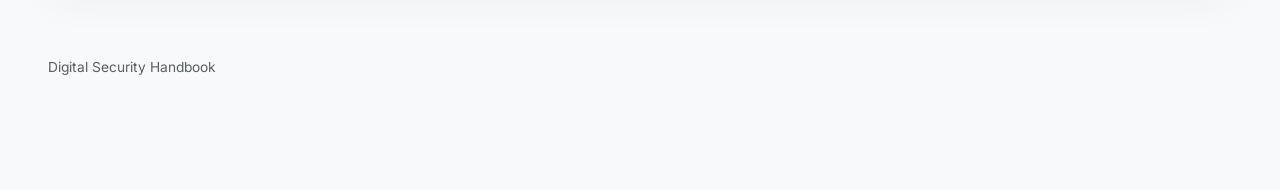
==== commit 5d7677b9: "Add tools.html page with security tools and resources; update navigation links across multiple HTML " ====
--- a/assess-plan.html
+++ b/assess-plan.html
@@ -248,6 +248,7 @@
                 <a href="phones-computers.html">Devices</a>
                 <a href="internet-connection.html">Internet</a>
                 <a href="files.html">Files</a>
+                <a href="tools.html">Tools</a>
             </div>
         </details>
         <nav>
@@ -258,6 +259,7 @@
             <a href="phones-computers.html">Devices</a>
             <a href="internet-connection.html">Internet</a>
             <a href="files.html">Files</a>
+            <a href="tools.html">Tools</a>
         </nav>
     </header>
 
@@ -413,6 +415,13 @@
         </section>
     </main>
 
+    <div class="page-pager" aria-label="Page navigation">
+        <div class="page-pager-inner">
+            <a href="home.html" aria-label="Previous page: Home">◀ Previous</a>
+            <a href="passwords.html" aria-label="Next page: Passwords">Next ▶</a>
+        </div>
+    </div>
+
     <footer>Digital Security Handbook</footer>
 
 </body>
--- a/assets/style.css
+++ b/assets/style.css
@@ -362,6 +362,51 @@
     font-size: 0.86rem;
 }
 
+body {
+    padding-bottom: 92px;
+}
+
+.page-pager {
+    position: fixed;
+    left: 0;
+    right: 0;
+    bottom: 14px;
+    z-index: 60;
+    display: flex;
+    justify-content: center;
+    pointer-events: none;
+}
+
+.page-pager-inner {
+    width: min(980px, calc(100% - 20px));
+    display: flex;
+    justify-content: space-between;
+    gap: 10px;
+    padding: 8px;
+    border-radius: 14px;
+    background: rgba(255, 255, 255, 0.84);
+    backdrop-filter: blur(14px);
+    -webkit-backdrop-filter: blur(14px);
+    box-shadow: 0 14px 26px rgba(43, 52, 55, 0.12);
+    pointer-events: auto;
+}
+
+.page-pager a {
+    text-decoration: none;
+    border-radius: 999px;
+    padding: 9px 14px;
+    font-size: 0.82rem;
+    font-weight: 700;
+    letter-spacing: 0.01em;
+    color: #fff;
+    background: linear-gradient(135deg, #0f5d79, #2a7d9d);
+    box-shadow: 0 8px 16px rgba(15, 93, 121, 0.22);
+}
+
+.page-pager a:hover {
+    filter: brightness(1.06);
+}
+
 /* Sovereign Cipher chapter layout: intentional asymmetry with a metadata rail. */
 .chapter-page .slide {
     display: grid;
@@ -524,6 +569,26 @@
 
     .card {
         padding: 24px;
+    }
+
+    body {
+        padding-bottom: 102px;
+    }
+
+    .page-pager {
+        bottom: 10px;
+    }
+
+    .page-pager-inner {
+        width: calc(100% - 14px);
+        padding: 6px;
+    }
+
+    .page-pager a {
+        flex: 1 1 0;
+        text-align: center;
+        font-size: 0.78rem;
+        padding: 9px 10px;
     }
 }
 
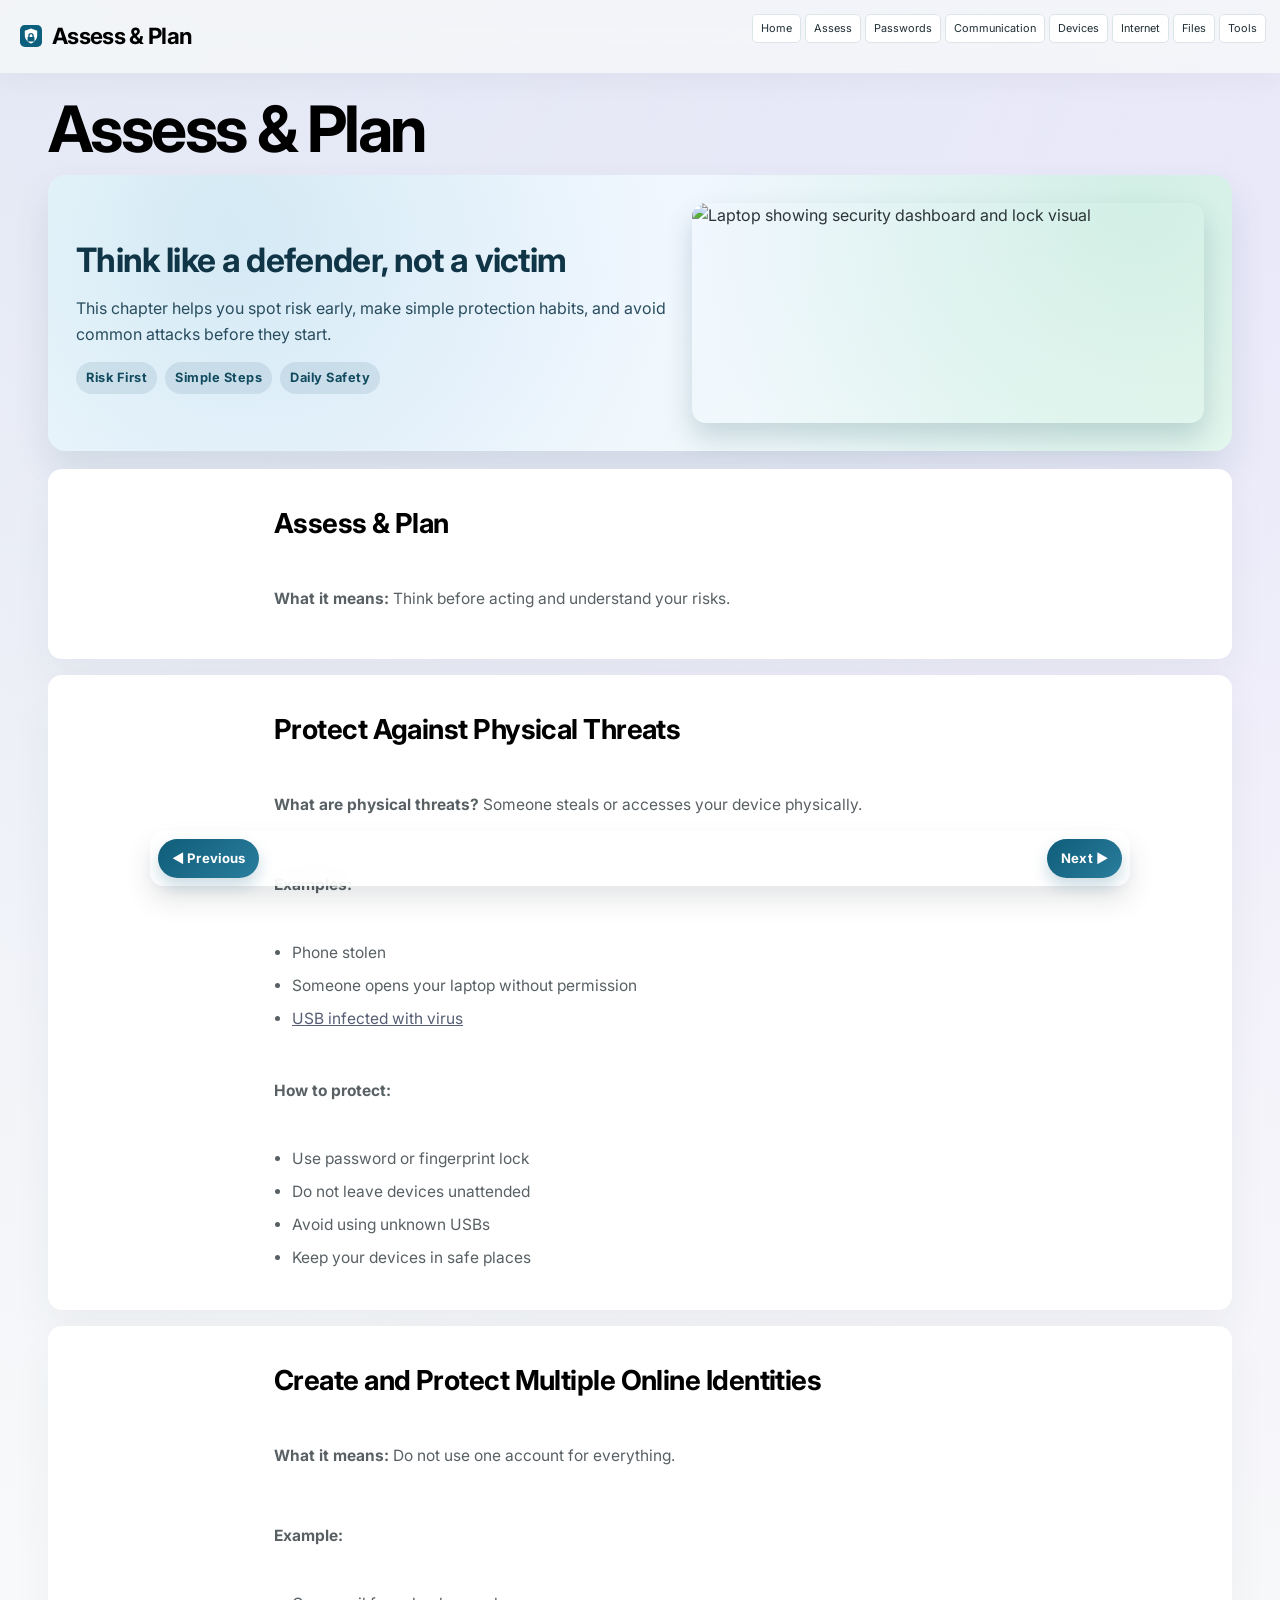
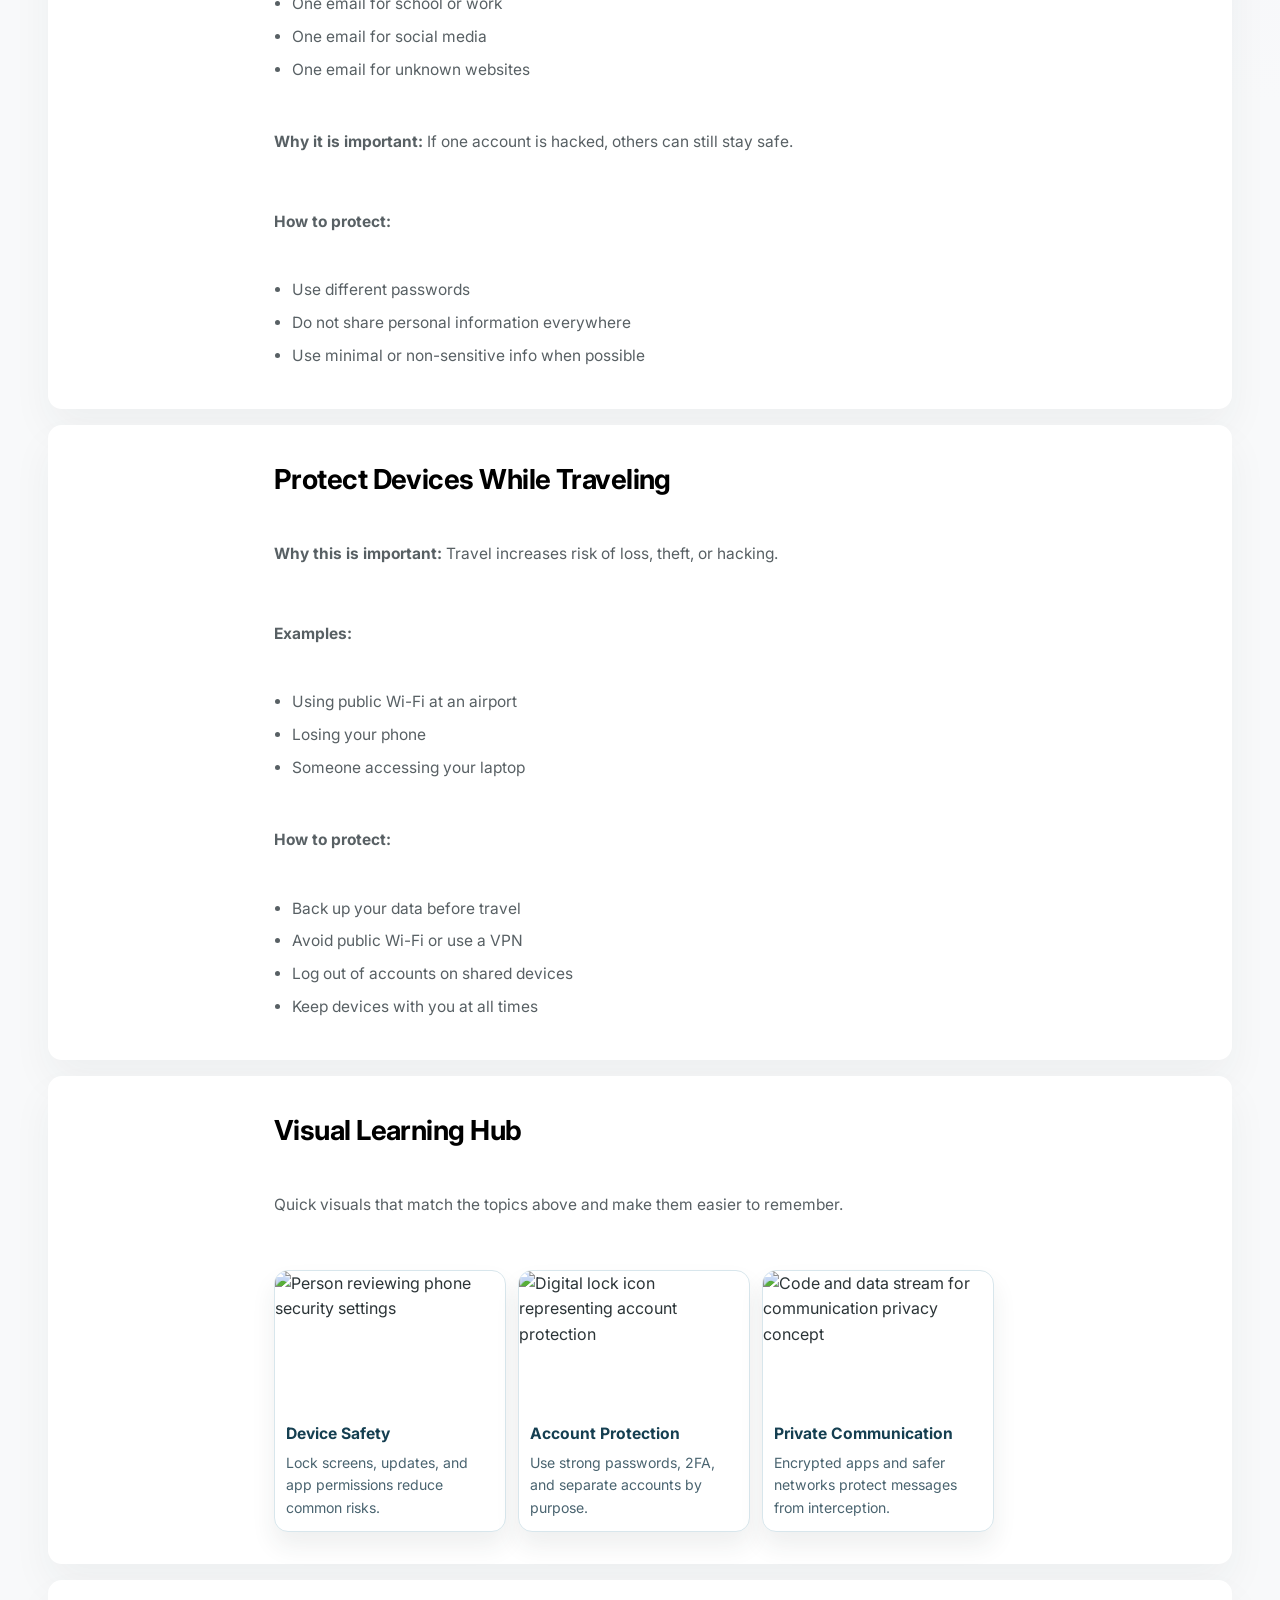
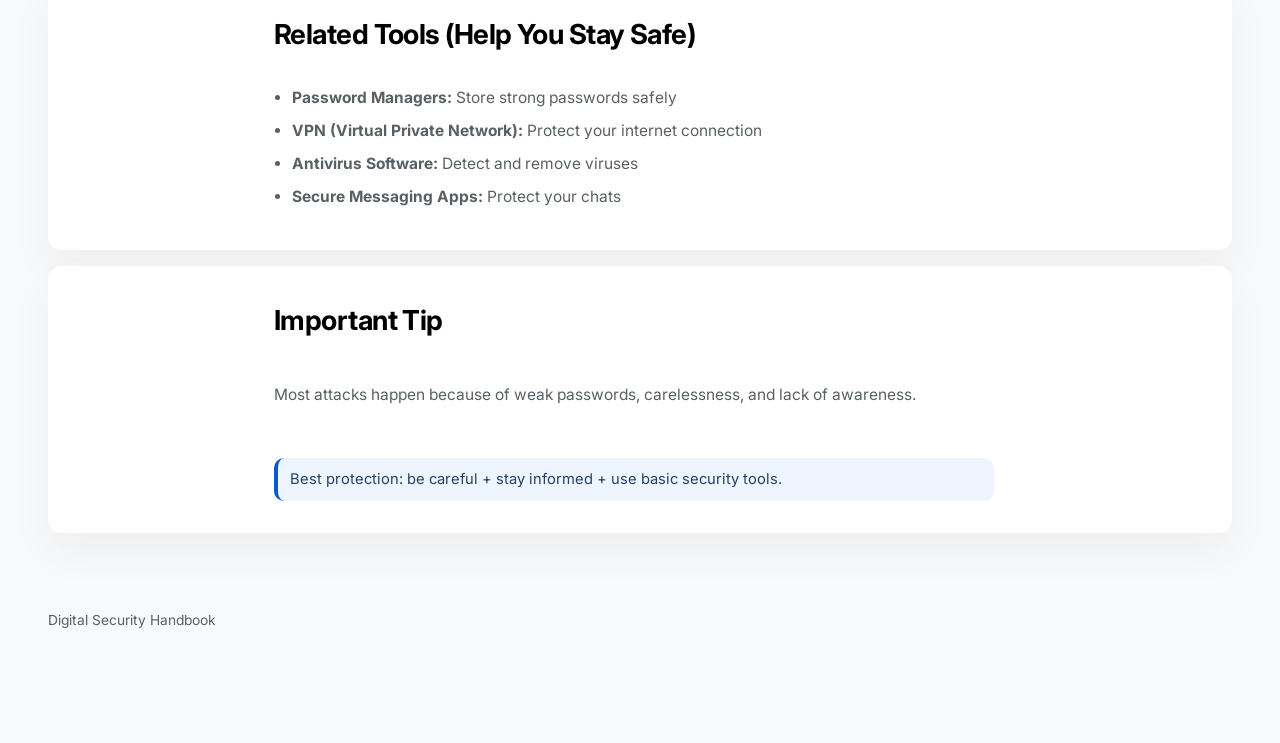
==== commit 39231176: "Add prerequisites section with foundational concepts for digital security; include explanations of c" ====
--- a/assess-plan.html
+++ b/assess-plan.html
@@ -281,18 +281,6 @@
             </figure>
         </section>
 
-        <section class="card slide" id="protect-basics">
-            <h3>What Do You Need to Protect?</h3>
-            <ul class="link-list">
-                <li><strong>Personal Information</strong> (name, phone, passwords)</li>
-                <li><strong>Devices</strong> (phone, laptop, USB)</li>
-                <li><strong>Online Accounts</strong> (email, social media)</li>
-                <li><strong>Communication</strong> (messages, calls)</li>
-                <li><strong>Identity</strong> (who you are online)</li>
-            </ul>
-            <div class="presenter-note">If these are not protected, attackers can hack, spy, or steal your data.</div>
-        </section>
-
         <section class="card slide" id="overview">
             <h3>Assess & Plan</h3>
             <p><strong>What it means:</strong> Think before acting and understand your risks.</p>
@@ -331,24 +319,6 @@
                 <li>Use different passwords</li>
                 <li>Do not share personal information everywhere</li>
                 <li>Use minimal or non-sensitive info when possible</li>
-            </ul>
-        </section>
-
-        <section class="card slide" id="comms">
-            <h3>Protect Your Online Communication Privacy</h3>
-            <p><strong>What is communication privacy?</strong> Keeping your messages and calls private.</p>
-            <p><strong>Risks:</strong></p>
-            <ul class="link-list">
-                <li>Hackers reading messages</li>
-                <li>Tracking your conversations</li>
-                <li>Data leaks</li>
-            </ul>
-            <p><strong>How to protect:</strong></p>
-            <ul class="link-list">
-                <li>Use secure apps (encrypted messaging)</li>
-                <li>Avoid public Wi-Fi for sensitive chats</li>
-                <li>Do not share passwords or private information</li>
-                <li>Turn on two-factor authentication (2FA)</li>
             </ul>
         </section>
 
